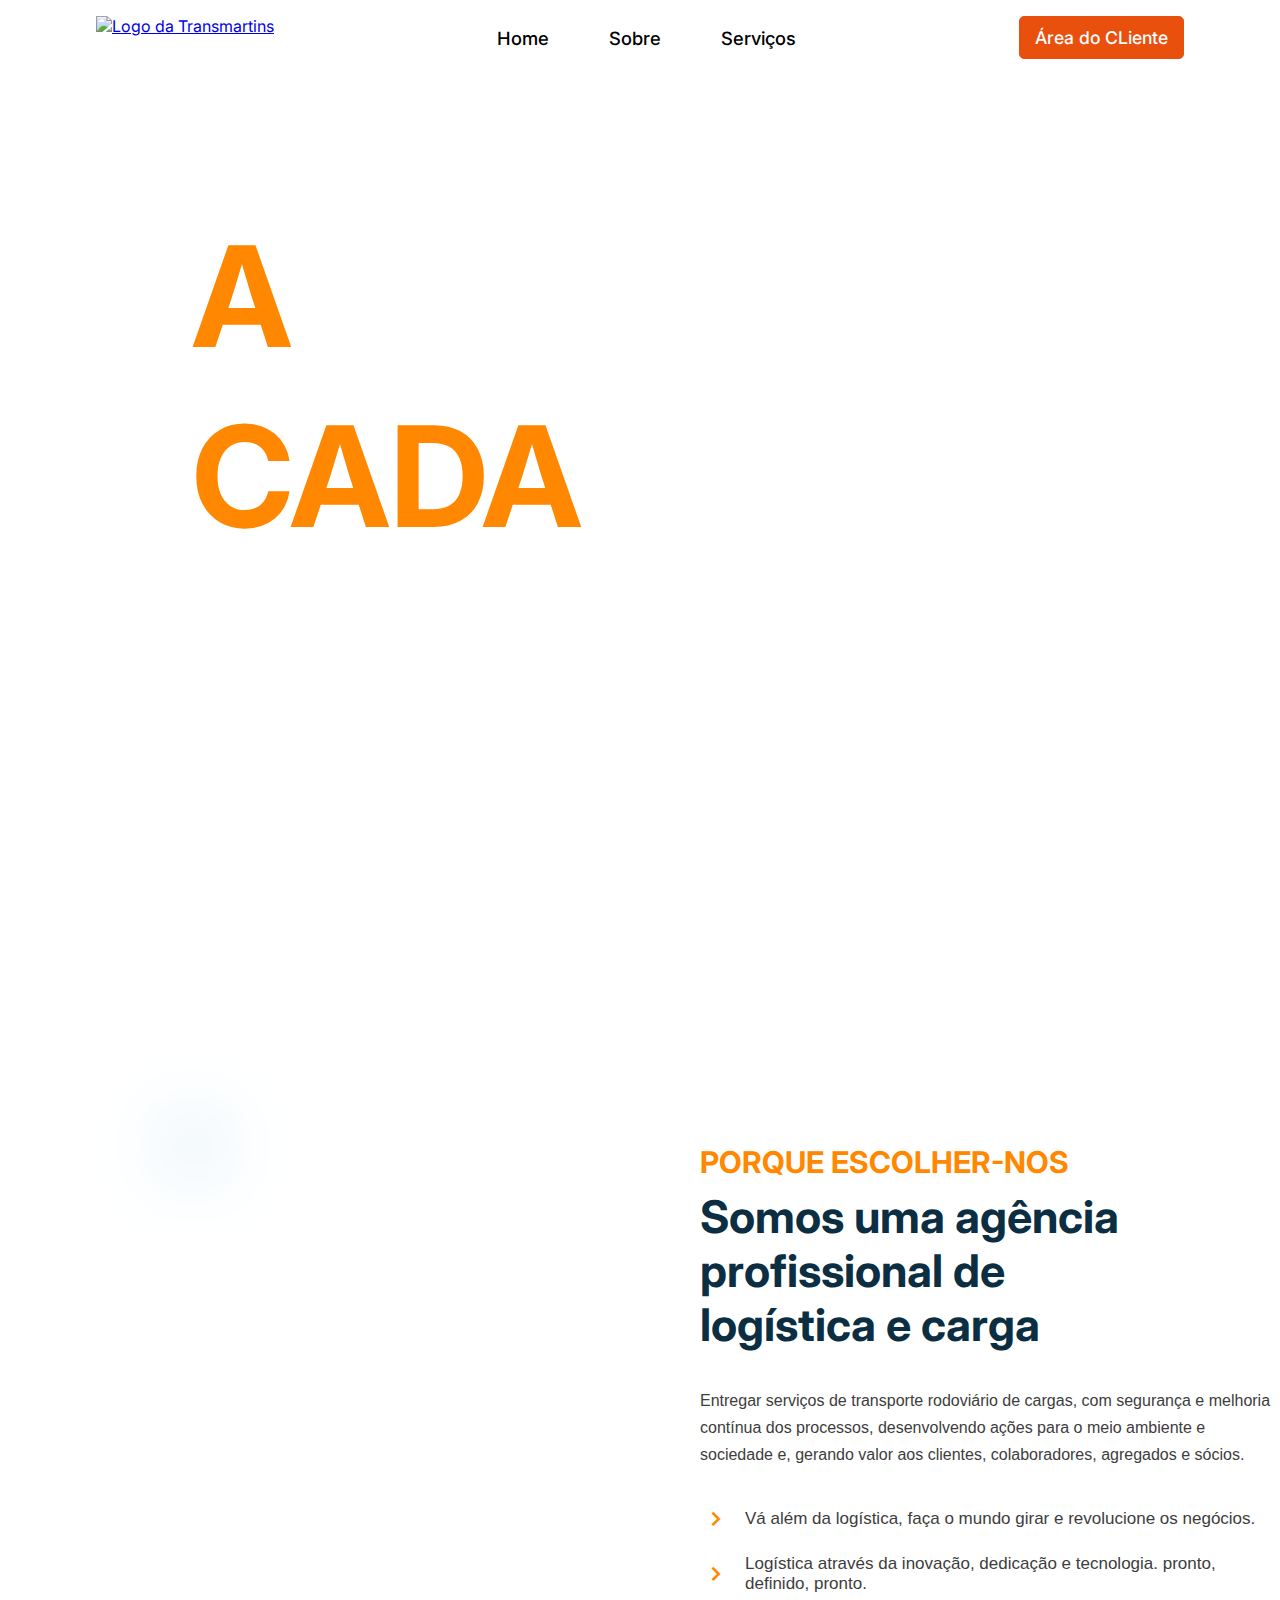
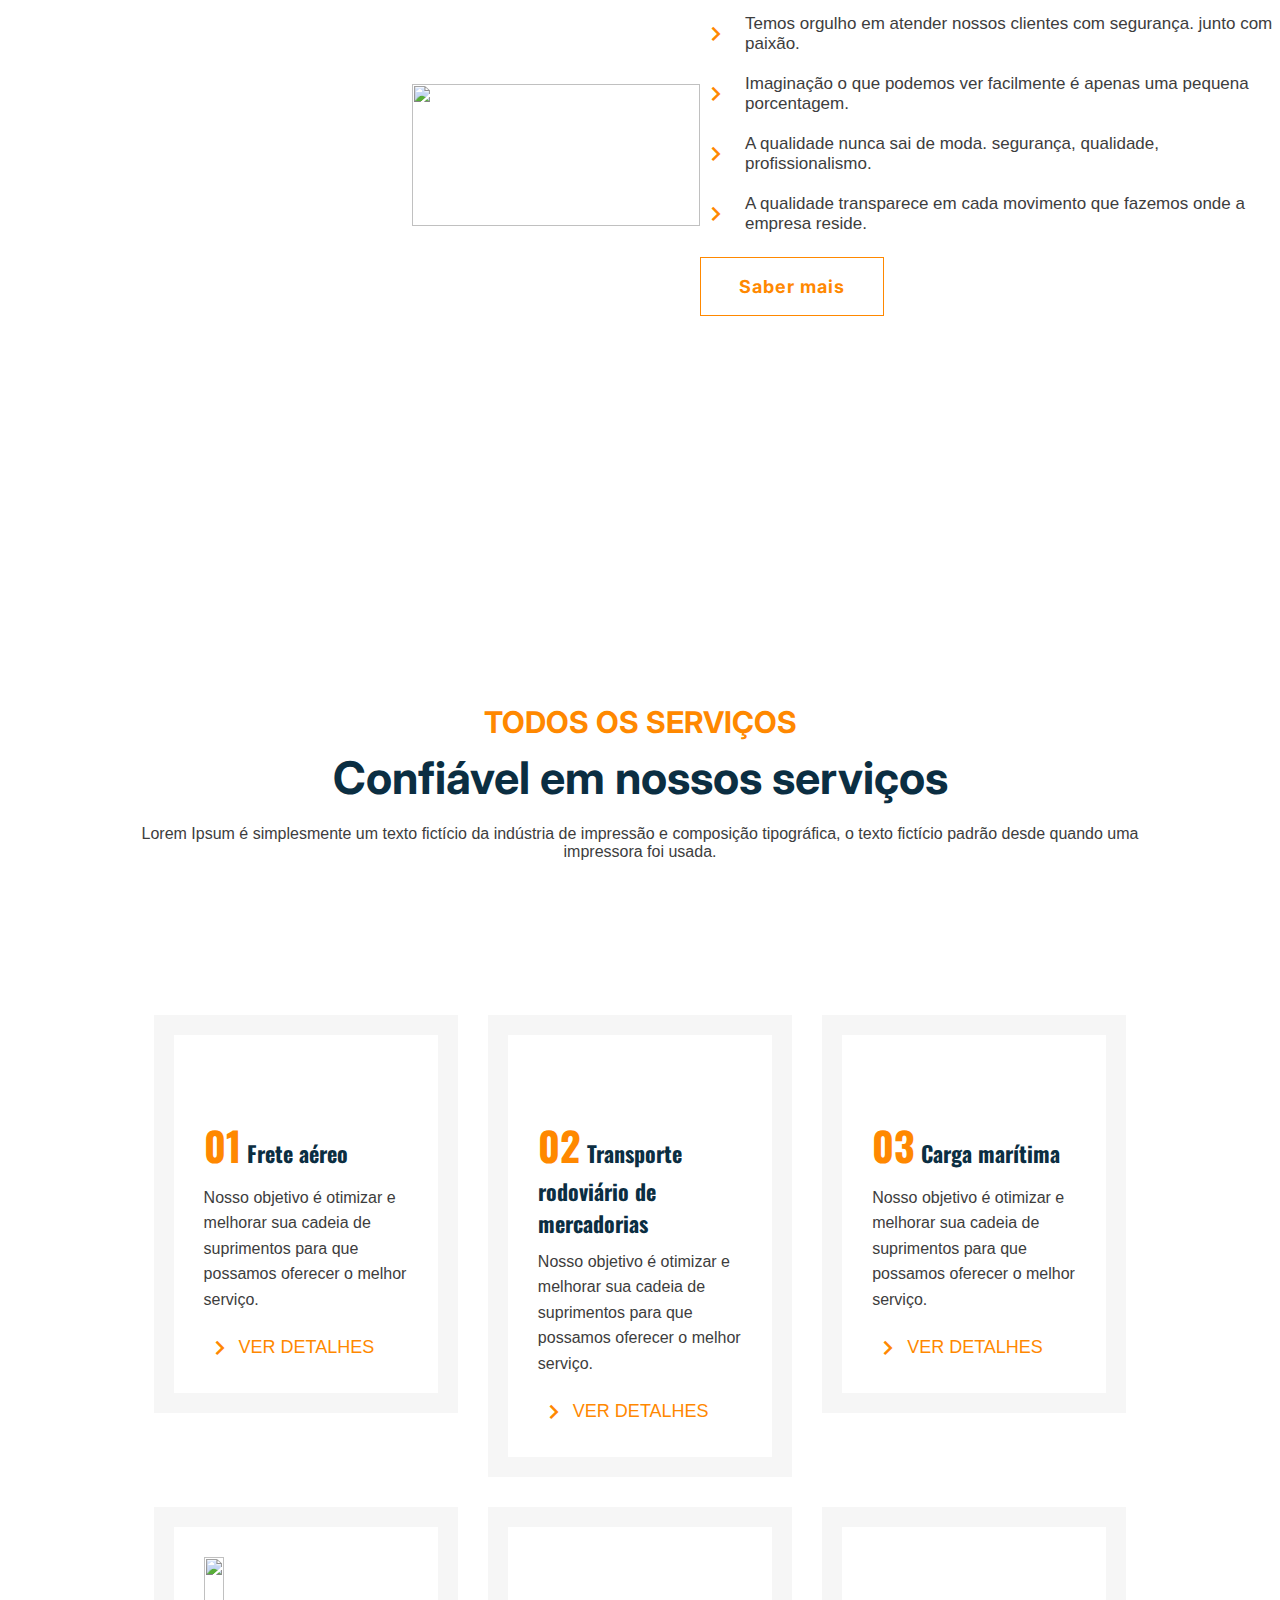
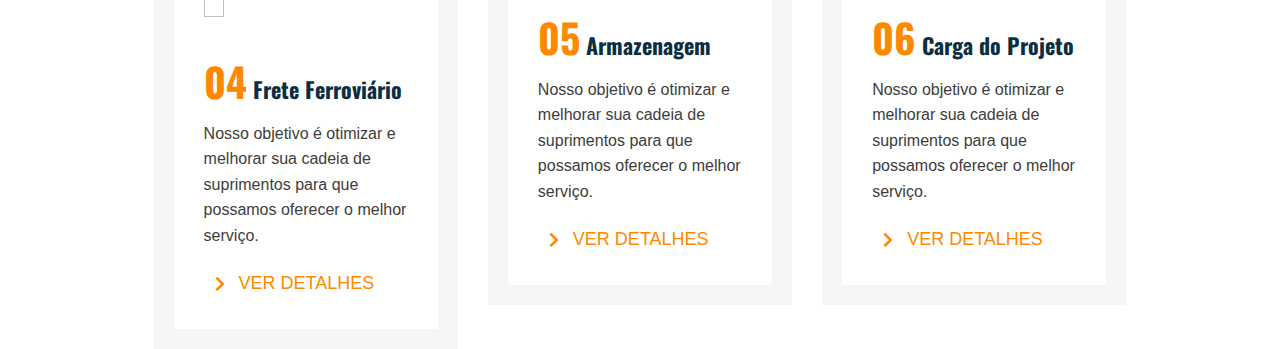
==== index.html @ ace2c4a0 "Transmartins" ====
<!DOCTYPE html>
<html lang="pt-br">

<head>
    <meta charset="UTF-8">
    <meta name="viewport" content="width=device-width, initial-scale=1.0">
    <title>Transmartins | Pablo</title>
    <!-- Boxicons -->
    <link href='https://unpkg.com/boxicons@2.1.4/css/boxicons.min.css' rel='stylesheet'>
    <!-- Css -->
    <link rel="stylesheet" href="./assets/css/style.css">
</head>

<body>
    <header>
        <nav class="nav-bar">
            <a href="index.html"><img class="logo" src="../Transmartins/assets/img/logo-removebg-preview.png"
                    alt="Logo da Transmartins"></a>

            <div class="nav-list">
                <ul>
                    <li class="nav-item"><a href="#home" class="nav-link">Home</a></li>
                    <li class="nav-item"><a href="#sobre" class="nav-link">Sobre</a></li>
                    <li class="nav-item"><a href="#servicos" class="nav-link">Serviços</a></li>
                </ul>
            </div>

            <div class="login-button">
                <button><a href="#">Área do CLiente</a></button>
            </div>

            <div class="mobile-menu-icon">
                <button onclick="menuShow()"><img class="icon" src="../Transmartins/assets/img/menu_white_36dp (1).svg (1).svg" alt=""></button>
            </div>
        </nav>
    </header>
    <main>

        <!-- HOME -->
        <section class="home" id="home">
            <div class="texto-home">
                <h1><span>A CADA </span>DIREÇÃO</h1>
                <h2>Tornando cada entrega não apenas um transporte, mas</h2><br>
                <h2> uma conexão de confiança e compromisso</h2>
                <button type="submit">VER SERVIÇOS</button>
            </div>
        </section>


        <!-- SOBRE -->
        <section class="sobre" id="sobre">
            <div class="container-sobre">
                <div class="imagens-sobre">
                    <img class="trabalhador" src="../Transmartins/assets/img/trabalhador1.jpg" alt="">
                    <img class="sol" src="../Transmartins/assets/img/sol-sobre.png" alt="">
                </div>
                <div class="texto-sobre-img">
                    <img src="../Transmartins/assets/img/img-sobre-texto.png" alt="">
                </div>
                <div class="titulo-sobre">
                    <h2 class="titulo">PORQUE ESCOLHER-NOS</h2>
                    <h2 class="sub-titulo">Somos uma agência profissional de logística e carga</h2>
                    <p class="texto">Entregar serviços de transporte rodoviário de cargas, com segurança e melhoria
                        contínua dos processos, desenvolvendo ações para o meio ambiente e sociedade e, gerando valor
                        aos clientes, colaboradores, agregados e sócios.</p>

                    <ul class="lista">
                        <li class="itens"><i class='bx bx-chevron-right' style='color:#ff8800'></i>Vá além da logística,
                            faça o mundo girar e revolucione os negócios.</li>
                        <li class="itens"><i class='bx bx-chevron-right' style='color:#ff8800'></i>Logística através da
                            inovação, dedicação e tecnologia. pronto, definido, pronto.</li>
                        <li class="itens"><i class='bx bx-chevron-right' style='color:#ff8800'></i>Temos orgulho em
                            atender nossos clientes com segurança. junto com paixão.</li>
                        <li class="itens"><i class='bx bx-chevron-right' style='color:#ff8800'></i>Imaginação o que
                            podemos ver facilmente é apenas uma pequena porcentagem.</li>
                        <li class="itens"><i class='bx bx-chevron-right' style='color:#ff8800'></i>A qualidade nunca sai
                            de moda. segurança, qualidade, profissionalismo.</li>
                        <li class="itens"><i class='bx bx-chevron-right' style='color:#ff8800'></i>A qualidade
                            transparece em cada movimento que fazemos onde a empresa reside.</li>
                    </ul>

                    <a class="btn" href="#">Saber mais</a>
                </div>

            </div>
        </section>

        <!-- SERVIÇOS -->
        <section class="servicos" id="servicos">
            <div class="texto-titulo">
                <h2 class="titulo-servicos">TODOS OS SERVIÇOS</h2>
                <h2 class="sub-titulo-servicos">Confiável em nossos serviços</h2>
                <p class="texto-servicos">Lorem Ipsum é simplesmente um texto fictício da indústria de impressão e
                    composição tipográfica, o texto fictício padrão desde quando uma impressora foi usada.</p>
            </div>

            <ul class="servicos-lista">
                <li>
                    <div class="servicos-card">
                        <div class="card-icon"><img src="../Transmartins/assets/img/icon1.png" alt=""></div>
                        <h3 class="card-titulo"><span class="num-servicos">01</span> Frete aéreo</h3>
                        <p class="card-texto">Nosso objetivo é otimizar e melhorar sua cadeia de suprimentos para que possamos oferecer o melhor serviço.</p>
                        <a href="#" class="btn-link"><i class='bx bx-chevron-right' style='color:#ff8800'></i>VER DETALHES</a>
                    </div>
                </li>
                <li>
                    <div class="servicos-card">
                        <div class="card-icon"><img src="../Transmartins/assets/img/icon2.png" alt=""></div>
                        <h3 class="card-titulo"><span class="num-servicos">02</span> Transporte rodoviário de mercadorias</h3>
                        <p class="card-texto">Nosso objetivo é otimizar e melhorar sua cadeia de suprimentos para que possamos oferecer o melhor serviço.</p>
                        <a href="#" class="btn-link"><i class='bx bx-chevron-right' style='color:#ff8800'></i>VER DETALHES</a>
                    </div>
                </li>
                <li>
                    <div class="servicos-card">
                        <div class="card-icon"><img src="../Transmartins/assets/img/icon3.png" alt=""></div>
                        <h3 class="card-titulo"><span class="num-servicos">03</span> Carga marítima</h3>
                        <p class="card-texto">Nosso objetivo é otimizar e melhorar sua cadeia de suprimentos para que possamos oferecer o melhor serviço.</p>
                        <a href="#" class="btn-link"><i class='bx bx-chevron-right' style='color:#ff8800'></i>VER DETALHES</a>
                    </div>
                </li>
                <li>
                    <div class="servicos-card">
                        <div class="card-icon"><img src="../Transmartins/assets/img/icon4.png" alt="" width="80" height="60"></div>
                        <h3 class="card-titulo"><span class="num-servicos">04</span> Frete Ferroviário</h3>
                        <p class="card-texto">Nosso objetivo é otimizar e melhorar sua cadeia de suprimentos para que possamos oferecer o melhor serviço.</p>
                        <a href="#" class="btn-link"><i class='bx bx-chevron-right' style='color:#ff8800'></i>VER DETALHES</a>
                    </div>
                </li>
                <li>
                    <div class="servicos-card">
                        <div class="card-icon"><img src="../Transmartins/assets/img/icon5.png" alt=""></div>
                        <h3 class="card-titulo"><span class="num-servicos">05</span> Armazenagem</h3>
                        <p class="card-texto">Nosso objetivo é otimizar e melhorar sua cadeia de suprimentos para que possamos oferecer o melhor serviço.</p>
                        <a href="#" class="btn-link"><i class='bx bx-chevron-right' style='color:#ff8800'></i>VER DETALHES</a>
                    </div>
                </li>
                <li>
                    <div class="servicos-card">
                        <div class="card-icon"><img src="../Transmartins/assets/img/icon6.png" alt=""></div>
                        <h3 class="card-titulo"><span class="num-servicos">06</span> Carga do Projeto</h3>
                        <p class="card-texto">Nosso objetivo é otimizar e melhorar sua cadeia de suprimentos para que possamos oferecer o melhor serviço.</p>
                        <a href="#" class="btn-link"><i class='bx bx-chevron-right' style='color:#ff8800'></i>VER DETALHES</a>
                    </div>
                </li>
                
                
            </ul>







        </section>
    </main>
    <script src="../Transmartins/assets/js/script.js"></script>
    <script src="https://cdn.lordicon.com/lordicon.js"></script>
</body>

</html>
---- assets/css/style.css ----
@import url('https://fonts.googleapis.com/css2?family=Inter:wght@100..900&family=Oswald:wght@200..700&family=Roboto+Mono:ital,wght@0,100..700;1,100..700&display=swap');

* {
    padding: 0;
    margin: 0;
    font-family: 'Inter', sans-serif;
    list-style: none;
}

body {
    height: 3000px;
}

header {
    background-color: #fff;
    width: 100%;
    position: fixed;
    z-index: 1;
}

.nav-bar {
    display: flex;
    justify-content: space-between;
    padding: 1rem 6rem;
}

.logo {
    display: flex;
    align-items: center;
    max-width: 230px;
}


.nav-list {
    display: flex;
    align-items: center;
}

.nav-list ul {
    display: flex;
    justify-content: center;
    
}

.nav-item {
    margin: 0 30px;
}

.nav-link {
    text-decoration: none;
    font-size: 1.15rem;
    color: #000000;
    font-weight: 500;
}

.login-button button {
    border: 1px solid #e9500e;
    padding: 10px 15px;
    border-radius: 5px;
    background-color: #e9500e;
    cursor: pointer;
}

.login-button button a {
    text-decoration: none;
    color: #fff;
    font-weight: 500;
    font-size: 1.1rem;
}

.mobile-menu-icon {
    display: none;
}

.login-button:hover {
    opacity: 0.8;
}

.mobile-menu {
    display: none;
}

/* HOME */
.home {
    min-height: 100vh;
    background-image: url(/Transmartins/assets/img/img-home.png);
    background-repeat: no-repeat;
    background-size: cover;
    background-position: center;
}

.texto-home {
    justify-content: center;
    text-align: left;
    padding-top: 200px;
    color: #fff;
    width: 50%;
    margin-left: 15%;
}

.texto-home h1 {
    font-size: 140px;
    width: 80%;
    font-weight: 700;
    font-family: 'Oswald', sans-serif;
    line-height: 1.2;
    margin-bottom: 40px;
}

.texto-home span {
    color: #FF8800;
}

.texto-home h2 {
    font-size: 1.5rem;
    font-weight: 500;
}

.texto-home button {
    padding: 18px 38px;
    margin: 40px auto;
    border: 1px solid #fff;
    background-color: transparent;
    font-size: 16px;
    font-weight: 700;
    color: #fff;
    cursor: pointer;
    transition: 0.25s ease;
}

.texto-home button:hover {
    background-color: #FF8800;
    border-color: #FF8800;

}

.texto-home button:focus {
    background-color: #FF8800;
    border-color: #FF8800;

}


/* SOBRE */
.sobre {
    height: 100vh;
    margin-left: 15%;
    padding: 10rem 0px;
}

.container-sobre {
    display: flex;
}

.titulo-sobre {
    flex: 1;
    font-family: 'Oswald', sans-serif;
}

.imagens-sobre {
    position: relative;
    flex: 1;
}

.imagens-sobre img {
    position: absolute;
}

.imagens-sobre .trabalhador {
    box-shadow: 1px 2px 78px 10px rgba(30, 144, 210, 0.93);
    -webkit-box-shadow: 1px 2px 78px 10px rgba(30, 144, 210, 0.93);
    -moz-box-shadow: 1px 2px 78px 10px rgba(30, 144, 210, 0.93);
}

.imagens-sobre .sol {
    margin-left: 100px;
    z-index: -1;
    padding-top: 220px;
}

.texto-sobre-img {
    position: absolute;
    margin-top: 540px;
    margin-left: 220px;
}

.texto-sobre-img img {
    width: 288px;
    height: 142px;
}

.titulo-sobre .titulo {
    color: #FF8800;
    font-size: 30px;
    margin-bottom: 10px;
}

.titulo-sobre .sub-titulo {
    color: #0B2E42;
    font-size: 45px;
    width: 458px;
    line-height: 1.2;
    font-weight: 700;
    margin-bottom: 35px;
}

.titulo-sobre .texto {
    color: #3d3d3d;
    font-size: 16px;
    font-family: 'Rubik', sans-serif;
    line-height: 1.7;
    margin-bottom: 35px;
    font-weight: 500;
    max-width: 580px;

}


.lista li {
    list-style-type: none;
    color: #3d3d3d;
    font-size: 17px;
    font-family: 'Rubik', sans-serif;
    display: flex;
    gap: 15px;
    margin: 20px auto;
    align-items: center;
}

.itens i {
    font-size: 30px;
}

.lista {
    width: 580px;
    margin-bottom: 40px;
    margin-left: 0;
}

.btn {
    padding: 18px 38px;
    margin-top: 40px;
    border: 1px solid #FF8800;
    background-color: transparent;
    letter-spacing: 1px;
    font-size: 18px;
    font-weight: 700;
    color: #FF8800;
    text-decoration: none;
    cursor: pointer;
    transition: 0.25s ease;
    ;
}

.btn:hover {
    background-color: #FF8800;
    border-color: #FF8800;
    color: #fff;

}

.btn:focus {
    background-color: #FF8800;
    border-color: #FF8800;
    color: #fff;
}

/* SERVICOS */

.servicos {
    height: 100vh;
}
.servicos .texto-titulo {
    padding-top: 100px;
    text-align: center;
    font-family: 'Oswald', sans-serif;
}

.titulo-servicos {
    color: #FF8800;
    font-size: 30px;
    margin-bottom: 10px;
}

.sub-titulo-servicos {
    color: #0B2E42;
    font-size: 45px;
    margin-bottom: 20px;
}

.texto-servicos {
    color: #3d3d3d;
    font-size: 16px;
    font-family: 'Rubik', sans-serif;
    margin: 0px 109px 50px;
}

.servicos-lista {
    display: grid;
    grid-template-columns: repeat(3, 1fr);
    gap: 30px;
    margin: 12%;
}

.servicos-card{
    background-color: #fff;
    padding: 30px;
    border: 20px solid #f2f2f2b9;
    transition: 0.25s ease;
}


.servicos-card:hover {
    border-color: #FF8800;
}

.servicos-card:focus-within {
    border-color: #FF8800;
}

.card-icon {
    margin-bottom: 30px;

}

.card-icon img {
    width: auto;
    height: 60px;
}

.num-servicos {
    color: #FF8800;
    font-size: 40px;
    font-family: 'Oswald', sans-serif;
}

.servicos-card h3 {
    color: #0B2E42;
    font-size: 22px;
    font-family: 'Oswald', sans-serif;
}

.card-texto {
    margin: 10px 0px 20px 0px;
    color: #3d3d3d;
    font-size: 16px;
    font-family: 'Rubik', sans-serif;
    line-height: 1.6;
}

.btn-link {
    width: auto;
    display: flex;
    align-items: center;
    text-decoration: none;
    color: #FF8800;
    font-size: 18px;
    font-family: 'Rubik',sans-serif;
    gap: 5px;
}
.btn-link i {
    font-size: 30px;
}












@media screen and (max-width: 730px) {
    .nav-bar {
        padding: 1.5rem 4rem;
    }

    .nav-item {
        display: none;
    }

    .login-button {
        display: none;
    }

    .mobile-menu-icon {
        display: block;
    }

    .mobile-menu-icon button {
        background-color: transparent;
        border: none;
        cursor: pointer;
    }

    .mobile-menu ul {
        display: flex;
        flex-direction: column;
        text-align: center;
        padding-bottom: 1rem;
    }

    .mobile-menu .nav-item {
        display: block;
        padding-top: 1.2rem;
    }

    .mobile-menu .login-button {
        display: block;
        padding: 1rem 2rem;
    }

    .mobile-menu .login-button button {
        width: 100%;
    }

    .open {
        display: block;
    }
}
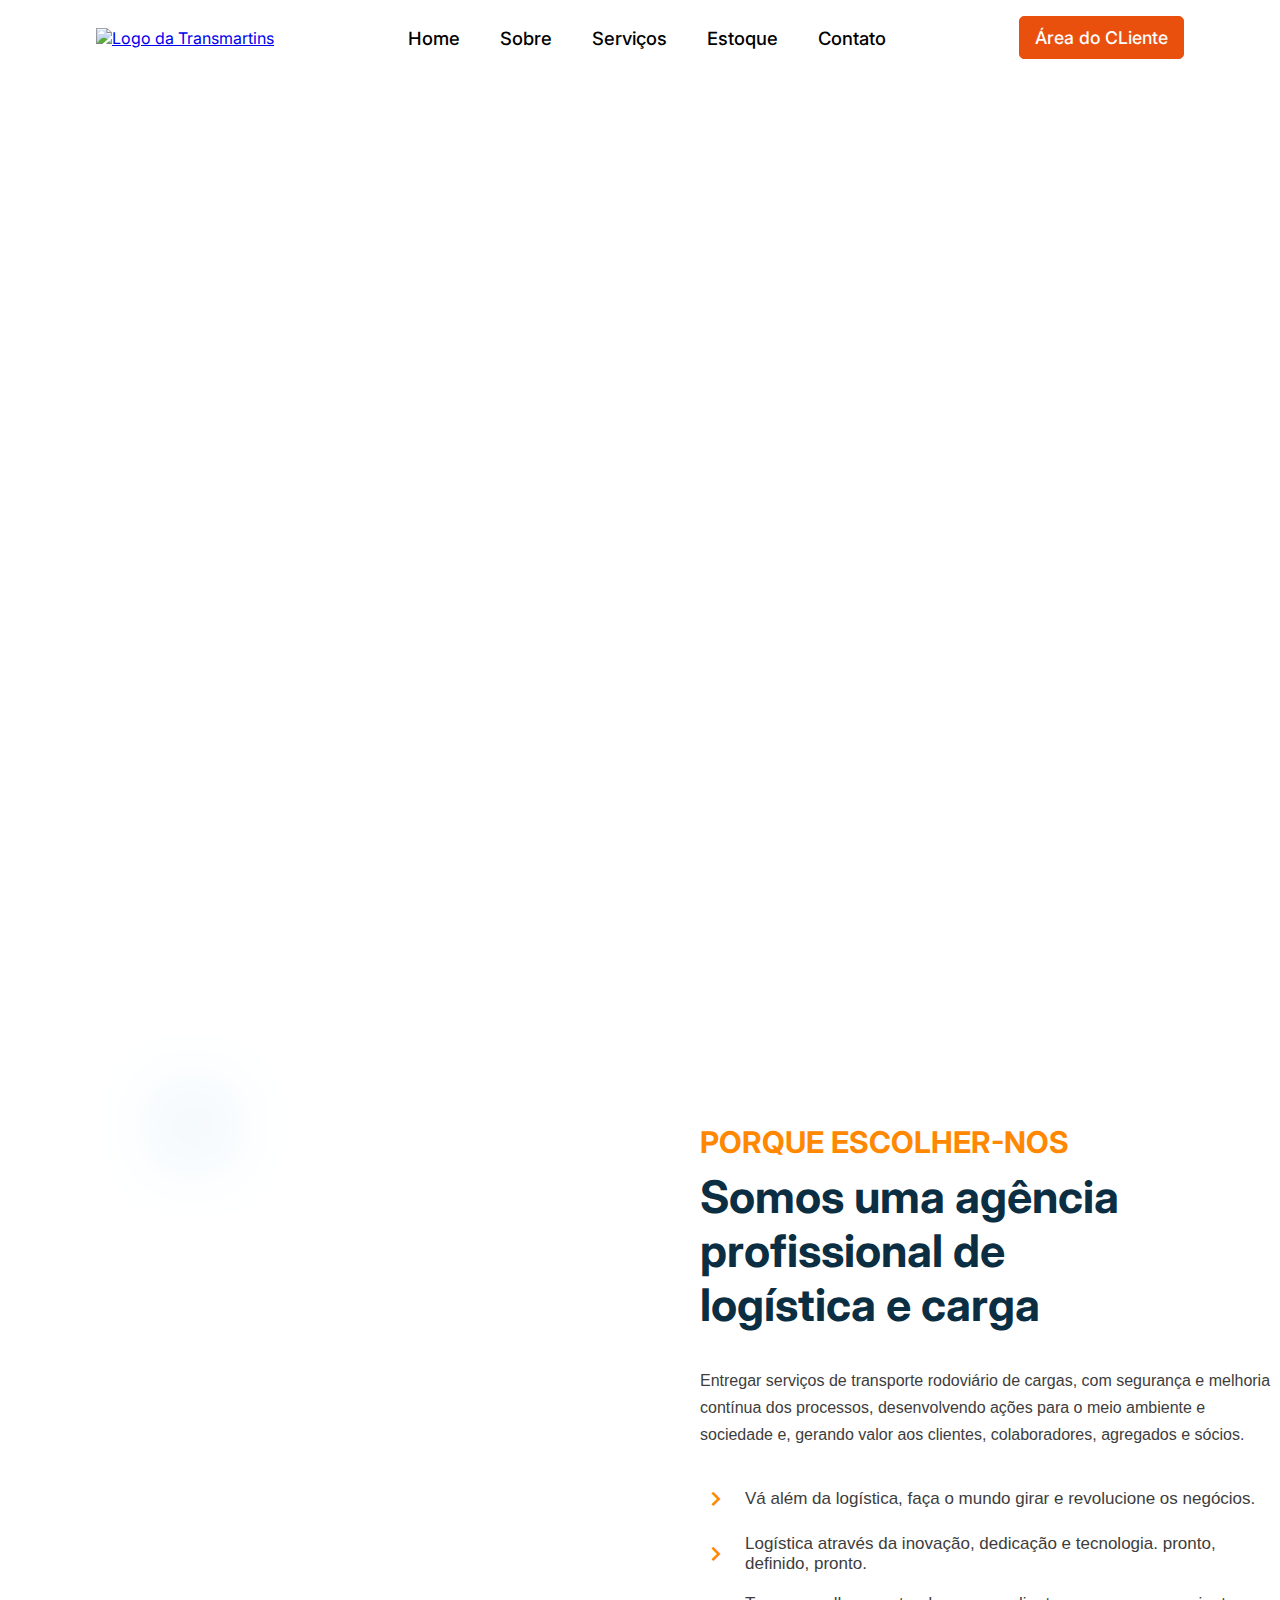
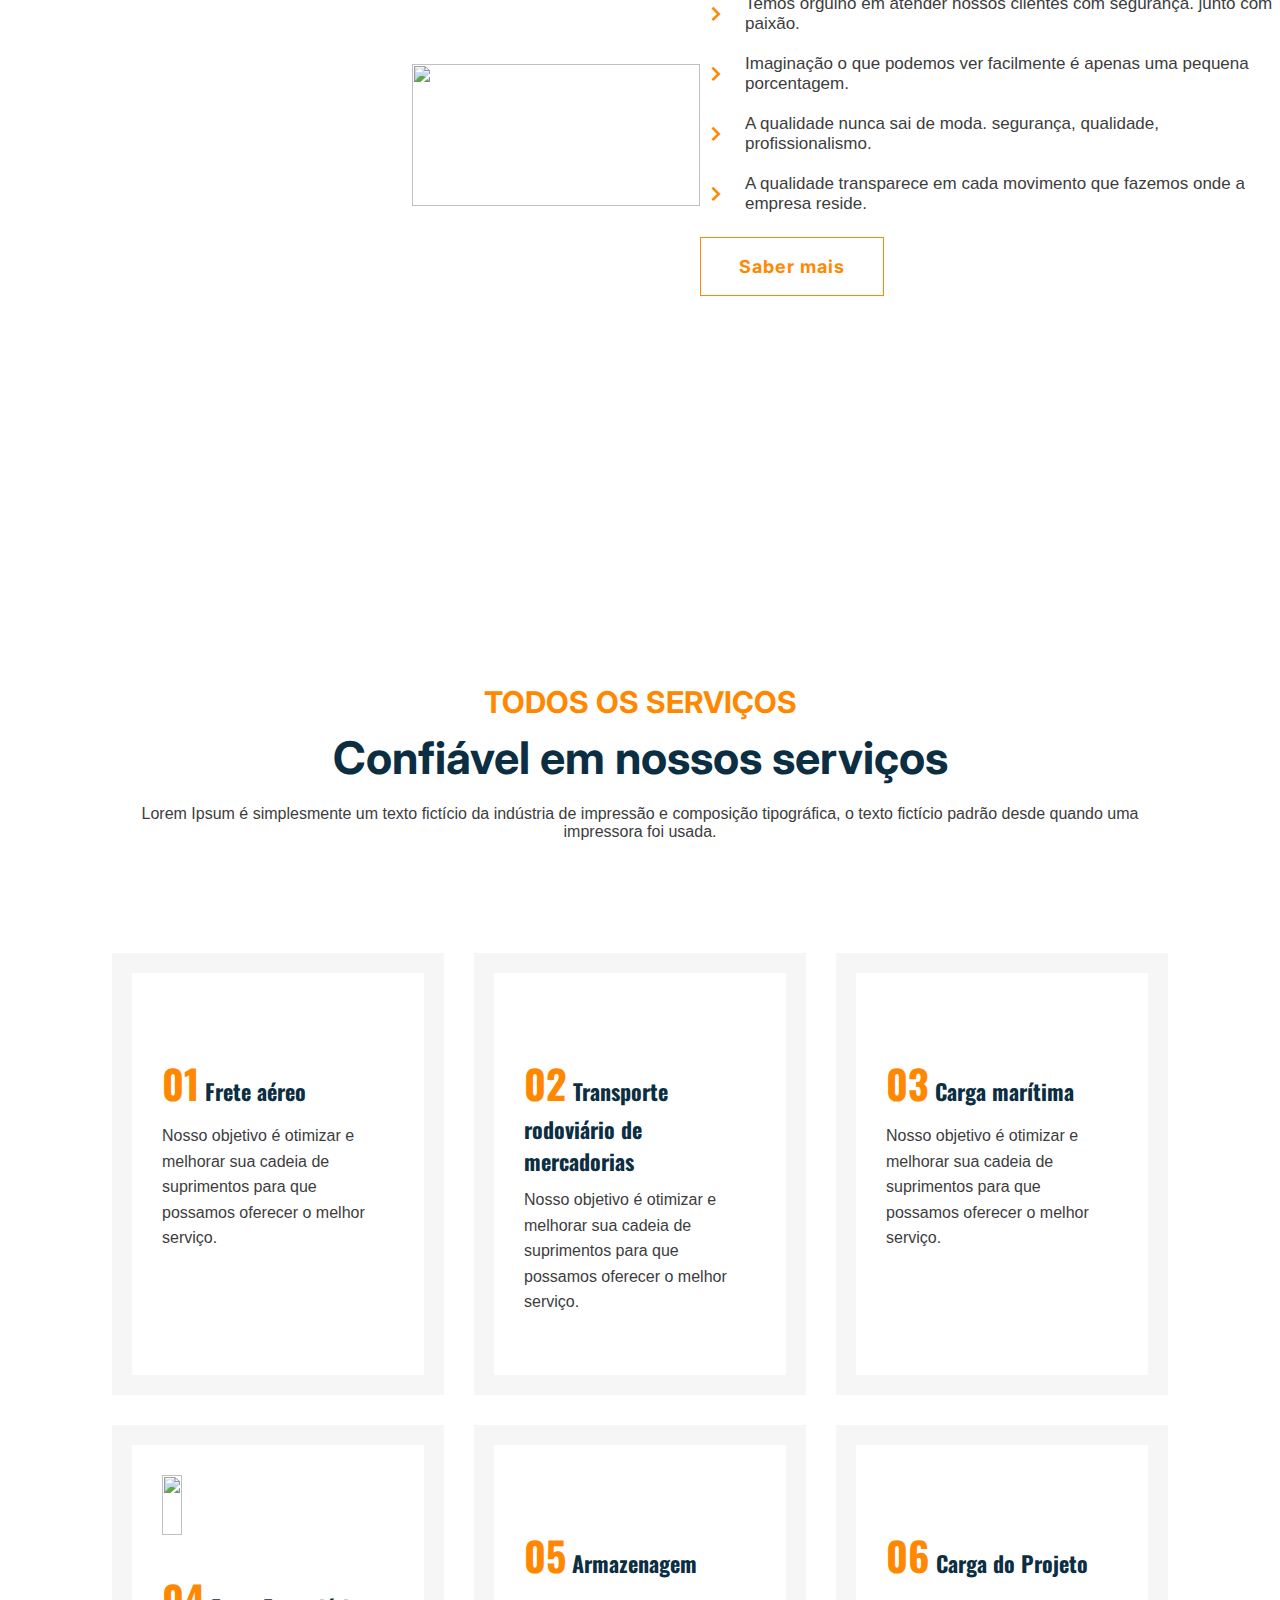
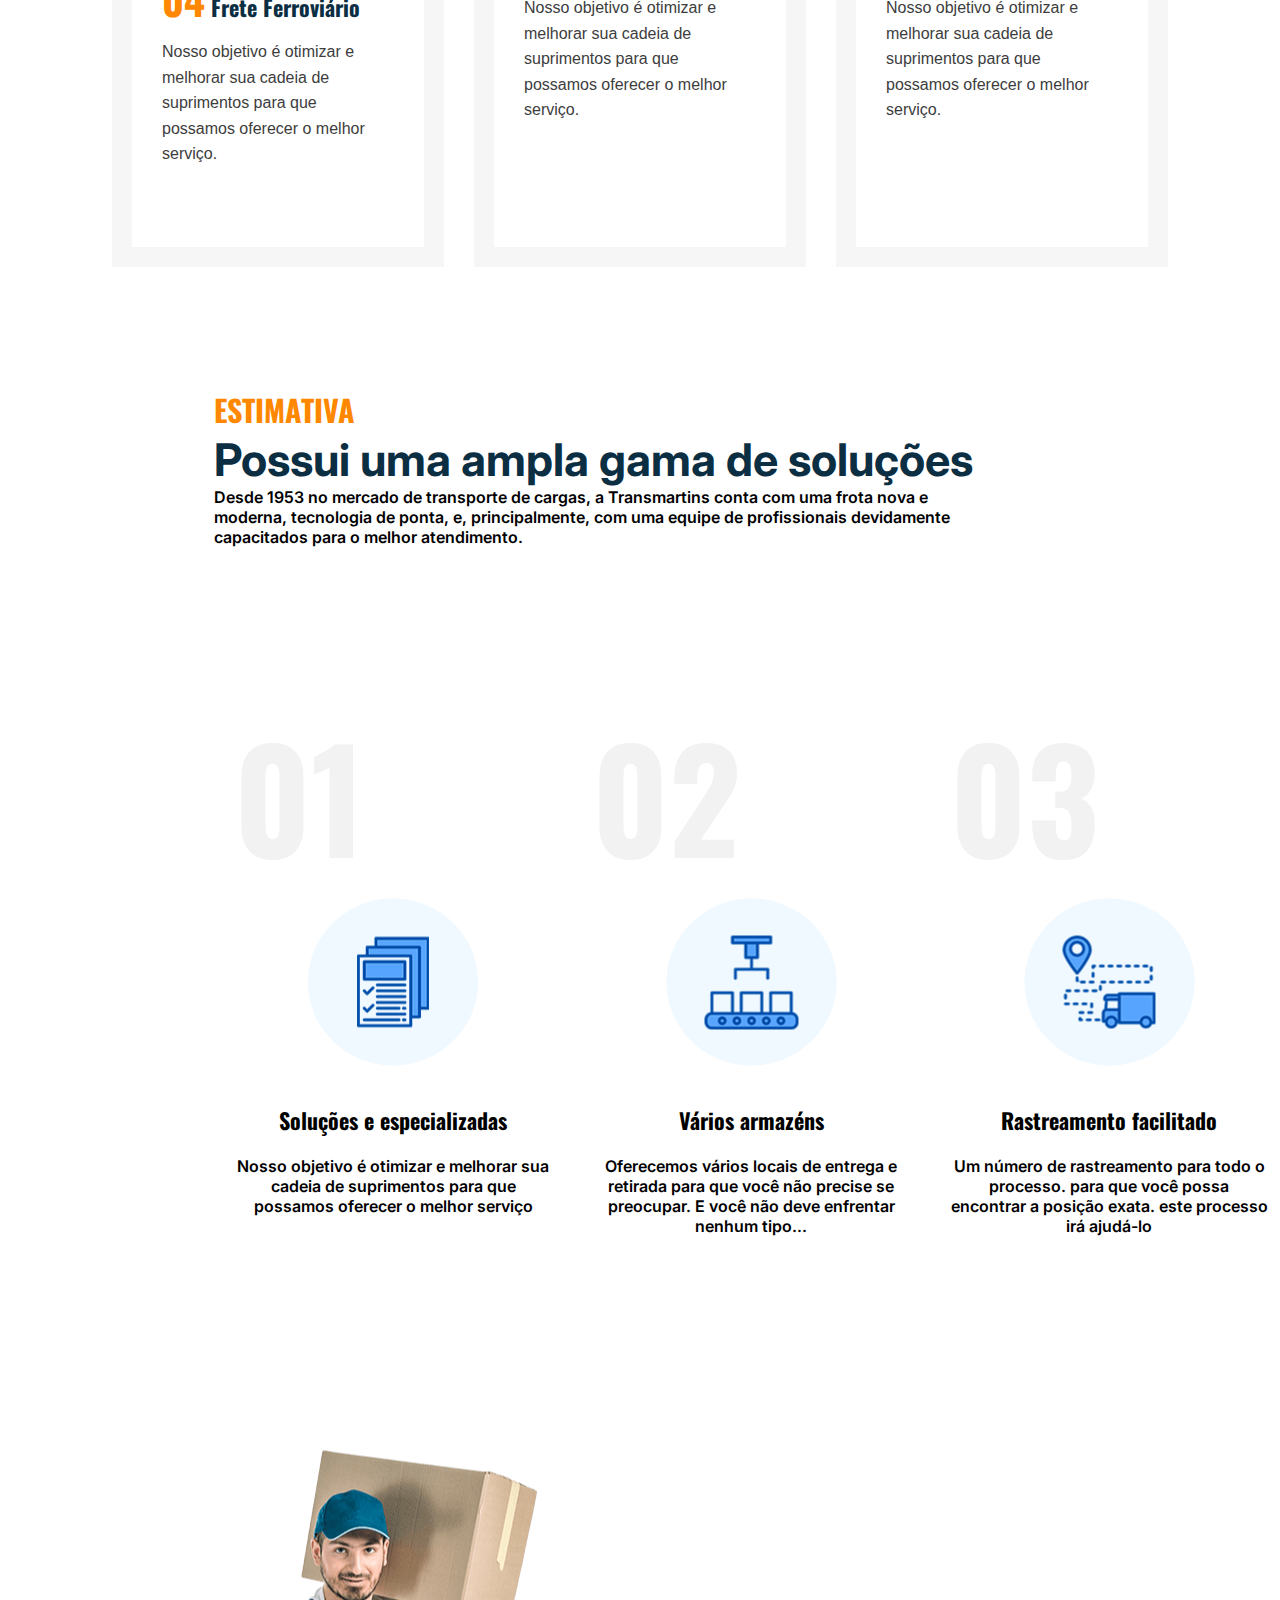
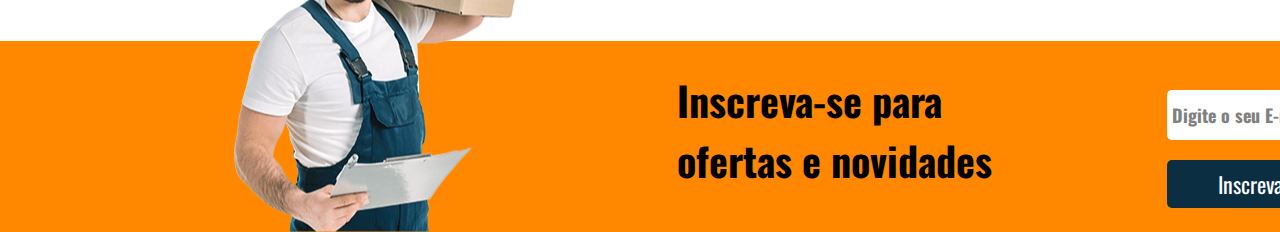
==== commit 4f9ea09f: "Transmartins" ====
--- a/index.html
+++ b/index.html
@@ -22,15 +22,17 @@
                     <li class="nav-item"><a href="#home" class="nav-link">Home</a></li>
                     <li class="nav-item"><a href="#sobre" class="nav-link">Sobre</a></li>
                     <li class="nav-item"><a href="#servicos" class="nav-link">Serviços</a></li>
+                    <li class="nav-item"><a href="#" class="nav-link">Estoque</a></li>
+                    <li class="nav-item"><a href="#contato" class="nav-link">Contato</a></li>
                 </ul>
             </div>
 
             <div class="login-button">
-                <button><a href="#">Área do CLiente</a></button>
+                <button><a href="cadastro.html">Área do CLiente</a></button>
             </div>
 
             <div class="mobile-menu-icon">
-                <button onclick="menuShow()"><img class="icon" src="../Transmartins/assets/img/menu_white_36dp (1).svg (1).svg" alt=""></button>
+                <button onclick="menuShow()"><img class="icon" src="../Transmartins/assets/img/menu_white_36dp (1).svg" alt=""></button>
             </div>
         </nav>
     </header>
@@ -57,7 +59,7 @@
                 <div class="texto-sobre-img">
                     <img src="../Transmartins/assets/img/img-sobre-texto.png" alt="">
                 </div>
-                <div class="titulo-sobre">
+                <div class="titulo-sobre" >
                     <h2 class="titulo">PORQUE ESCOLHER-NOS</h2>
                     <h2 class="sub-titulo">Somos uma agência profissional de logística e carga</h2>
                     <p class="texto">Entregar serviços de transporte rodoviário de cargas, com segurança e melhoria
@@ -100,7 +102,6 @@
                         <div class="card-icon"><img src="../Transmartins/assets/img/icon1.png" alt=""></div>
                         <h3 class="card-titulo"><span class="num-servicos">01</span> Frete aéreo</h3>
                         <p class="card-texto">Nosso objetivo é otimizar e melhorar sua cadeia de suprimentos para que possamos oferecer o melhor serviço.</p>
-                        <a href="#" class="btn-link"><i class='bx bx-chevron-right' style='color:#ff8800'></i>VER DETALHES</a>
                     </div>
                 </li>
                 <li>
@@ -108,7 +109,6 @@
                         <div class="card-icon"><img src="../Transmartins/assets/img/icon2.png" alt=""></div>
                         <h3 class="card-titulo"><span class="num-servicos">02</span> Transporte rodoviário de mercadorias</h3>
                         <p class="card-texto">Nosso objetivo é otimizar e melhorar sua cadeia de suprimentos para que possamos oferecer o melhor serviço.</p>
-                        <a href="#" class="btn-link"><i class='bx bx-chevron-right' style='color:#ff8800'></i>VER DETALHES</a>
                     </div>
                 </li>
                 <li>
@@ -116,7 +116,6 @@
                         <div class="card-icon"><img src="../Transmartins/assets/img/icon3.png" alt=""></div>
                         <h3 class="card-titulo"><span class="num-servicos">03</span> Carga marítima</h3>
                         <p class="card-texto">Nosso objetivo é otimizar e melhorar sua cadeia de suprimentos para que possamos oferecer o melhor serviço.</p>
-                        <a href="#" class="btn-link"><i class='bx bx-chevron-right' style='color:#ff8800'></i>VER DETALHES</a>
                     </div>
                 </li>
                 <li>
@@ -124,7 +123,6 @@
                         <div class="card-icon"><img src="../Transmartins/assets/img/icon4.png" alt="" width="80" height="60"></div>
                         <h3 class="card-titulo"><span class="num-servicos">04</span> Frete Ferroviário</h3>
                         <p class="card-texto">Nosso objetivo é otimizar e melhorar sua cadeia de suprimentos para que possamos oferecer o melhor serviço.</p>
-                        <a href="#" class="btn-link"><i class='bx bx-chevron-right' style='color:#ff8800'></i>VER DETALHES</a>
                     </div>
                 </li>
                 <li>
@@ -132,7 +130,6 @@
                         <div class="card-icon"><img src="../Transmartins/assets/img/icon5.png" alt=""></div>
                         <h3 class="card-titulo"><span class="num-servicos">05</span> Armazenagem</h3>
                         <p class="card-texto">Nosso objetivo é otimizar e melhorar sua cadeia de suprimentos para que possamos oferecer o melhor serviço.</p>
-                        <a href="#" class="btn-link"><i class='bx bx-chevron-right' style='color:#ff8800'></i>VER DETALHES</a>
                     </div>
                 </li>
                 <li>
@@ -140,23 +137,76 @@
                         <div class="card-icon"><img src="../Transmartins/assets/img/icon6.png" alt=""></div>
                         <h3 class="card-titulo"><span class="num-servicos">06</span> Carga do Projeto</h3>
                         <p class="card-texto">Nosso objetivo é otimizar e melhorar sua cadeia de suprimentos para que possamos oferecer o melhor serviço.</p>
-                        <a href="#" class="btn-link"><i class='bx bx-chevron-right' style='color:#ff8800'></i>VER DETALHES</a>
-                    </div>
-                </li>
-                
-                
+                    </div>
+                </li>
             </ul>
-
-
-
-
-
-
-
+        </section>
+
+        <!-- Estimativa -->
+        <section class="estimativa">
+            <div class="animated"></div>
+            <div class="titulo">
+                <h2 class="texto-titulo">ESTIMATIVA</h2>
+                <h2 class="sub-titulo">Possui uma ampla gama de soluções</h2>
+                <p>Desde 1953 no mercado de transporte de cargas, a Transmartins conta com uma frota nova e 
+                    moderna, tecnologia de ponta, e, principalmente, com uma equipe de profissionais devidamente capacitados 
+                    para o melhor atendimento.</p>
+            </div>
+
+            <div class="cards">
+                <!-- card1 -->
+                <div class="card">
+                    <h2 class="numero">01</h2>
+                    <div class="item">
+                        <img src="./assets/img/estimativa1.png" alt="imagem de folhas">
+                        <h3>Soluções e especializadas</h3>
+                        <p>Nosso objetivo é otimizar e melhorar sua 
+                            cadeia de suprimentos para que 
+                            possamos oferecer o melhor serviço</p>
+                    </div>
+                </div>
+                <!-- card2 -->
+                <div class="card">
+                    <h2 class="numero">02</h2>
+                    <div class="item">
+                        <img src="./assets/img/estimativa2.png" alt="imagem de folhas">
+                        <h3>Vários armazéns</h3>
+                        <p>Oferecemos vários locais de entrega e
+                            retirada para que você não precise se 
+                            preocupar. E você não deve enfrentar 
+                            nenhum tipo...</p>
+                    </div>
+                </div>
+                <!-- card3 -->
+                <div class="card">
+                    <h2 class="numero">03</h2>
+                    <div class="item">
+                        <img src="./assets/img/estimativa3.png" alt="imagem de folhas">
+                        <h3>Rastreamento facilitado</h3>
+                        <p>Um número de rastreamento para todo 
+                            o processo. para que você possa 
+                            encontrar a posição exata. este 
+                            processo irá ajudá-lo</p>
+                    </div>
+                </div>
+            </div>
+        </section>
+
+        <!-- Contato -->
+        <section class="contato" id="contato">
+            <div class="background"></div>
+            <div class="container-contato">
+                <img class="img-texto" src="./assets/img/funcionario.png" alt="">
+                <p class="texto-contato">Inscreva-se para ofertas e novidades</p>
+
+                <form>
+                    <input type="email" placeholder="Digite o seu E-mail">
+                    <button type="submit">Inscreva-se agora</button>
+                </form>
+            </div>
         </section>
     </main>
     <script src="../Transmartins/assets/js/script.js"></script>
-    <script src="https://cdn.lordicon.com/lordicon.js"></script>
 </body>
 
 </html>--- a/assets/css/style.css
+++ b/assets/css/style.css
@@ -5,10 +5,7 @@
     margin: 0;
     font-family: 'Inter', sans-serif;
     list-style: none;
-}
-
-body {
-    height: 3000px;
+    scroll-behavior: smooth;
 }
 
 header {
@@ -20,6 +17,7 @@
 
 .nav-bar {
     display: flex;
+    align-items: center;
     justify-content: space-between;
     padding: 1rem 6rem;
 }
@@ -39,11 +37,11 @@
 .nav-list ul {
     display: flex;
     justify-content: center;
-    
+
 }
 
 .nav-item {
-    margin: 0 30px;
+    margin: 0 20px;
 }
 
 .nav-link {
@@ -54,10 +52,10 @@
 }
 
 .login-button button {
-    border: 1px solid #e9500e;
+    border: 1px solid #E9500E;
     padding: 10px 15px;
     border-radius: 5px;
-    background-color: #e9500e;
+    background-color: #E9500E;
     cursor: pointer;
 }
 
@@ -81,6 +79,7 @@
 }
 
 /* HOME */
+
 .home {
     min-height: 100vh;
     background-image: url(/Transmartins/assets/img/img-home.png);
@@ -92,10 +91,10 @@
 .texto-home {
     justify-content: center;
     text-align: left;
-    padding-top: 200px;
+    padding-top: 180px;
     color: #fff;
     width: 50%;
-    margin-left: 15%;
+    margin-left: 109px;
 }
 
 .texto-home h1 {
@@ -140,6 +139,23 @@
 
 }
 
+.home .texto-home {
+    opacity: 0;
+    animation: fadeInUp 1s forwards;
+}
+
+@keyframes fadeInUp {
+    from {
+        opacity: 0;
+        transform: translateY(50px);
+    }
+    to {
+        opacity: 1;
+        transform: translateY(0);
+    }
+}
+
+
 
 /* SOBRE */
 .sobre {
@@ -267,9 +283,6 @@
 
 /* SERVICOS */
 
-.servicos {
-    height: 100vh;
-}
 .servicos .texto-titulo {
     padding-top: 100px;
     text-align: center;
@@ -299,14 +312,15 @@
     display: grid;
     grid-template-columns: repeat(3, 1fr);
     gap: 30px;
-    margin: 12%;
-}
-
-.servicos-card{
+    margin: 112px;
+}
+
+.servicos-card {
     background-color: #fff;
     padding: 30px;
+    height: 342px;
     border: 20px solid #f2f2f2b9;
-    transition: 0.25s ease;
+    transition: 500ms ease-out;
 }
 
 
@@ -355,20 +369,181 @@
     text-decoration: none;
     color: #FF8800;
     font-size: 18px;
-    font-family: 'Rubik',sans-serif;
+    font-family: 'Rubik', sans-serif;
     gap: 5px;
 }
+
 .btn-link i {
     font-size: 30px;
 }
 
-
-
-
-
-
-
-
+/* Estimativa */
+
+.estimativa {
+    margin: 120px 214px 188px 214px;
+}
+
+.estimativa .titulo {
+    margin-bottom: 144px;
+}
+
+.estimativa .texto-titulo {
+    font-size: 30px;
+    font-family: 'Oswald', sans-serif;
+    color: #FF8800;
+}
+
+.estimativa .sub-titulo {
+    font-size: 45px;
+    font-family: 'Inter', sans-serif;
+    color: #0B2E42;
+}
+
+.estimativa p {
+    font-size: 16px;
+    font-family: 'Inter', sans-serif;
+    font-weight: 600;
+    width: 750px;
+}
+
+.cards {
+    display: flex;
+    justify-content: space-between;
+}
+
+.card {
+    width: 369px;
+    height: 571px;
+    margin: 0px 20px;
+}
+
+.cards .numero {
+    text-align: left;
+    vertical-align: top;
+    font-size: 140px;
+    font-family: 'Oswald', sans-serif;
+    color: #F2F2F2;
+    transition: 500ms ease-out;
+}
+
+.item {
+    text-align: center;
+}
+
+.item img {
+    margin-bottom: 34px;
+}
+
+.item h3 {
+    font-size: 22px;
+    font-family: 'Oswald', sans-serif;
+}
+
+.item p {
+    margin: 20px 0px 25px 0px;
+    width: 318px;
+    text-align: center;
+}
+
+.estimativa .card:hover {
+    -webkit-box-shadow: -15px 5px 50px 5px rgba(30, 144, 210, 0.8);
+    box-shadow: -15px 5px 50px 5px rgba(30, 144, 210, 0.8);
+}
+
+.estimativa .card:hover .numero {
+    color: #FF8800;
+}
+
+/* Contato */
+
+.contato {
+    display: flex;
+    justify-content: left;
+    position: relative;
+}
+
+.container-contato {
+    margin: 0px 234px;
+    display: flex;
+    position: relative;
+    align-items: flex-end;
+    z-index: 1;
+}
+
+.background {
+    position: absolute;
+    bottom: 0;
+    left: 0;
+    width: 100%;
+    height: 50%;
+    background-color: #FF8800;
+    /* Cor de fundo do background */
+    z-index: -1;
+    /* Para colocar o background atrás do conteúdo */
+}
+
+
+.imagem-texto {
+    margin-right: 50px;
+    display: flex;
+    flex-direction: column;
+}
+
+.texto-contato {
+    align-items: center;
+    margin: 0px 150px 42px 140px;
+    font-size: 40px;
+    font-family: 'Oswald', sans-serif;
+    width: 340px;
+    font-weight: 760;
+}
+
+img {
+    margin-top: auto;
+}
+
+form {
+    display: flex;
+    flex-direction: column;
+    margin-bottom: 24px;
+}
+
+form input {
+    width: 400px;
+    height: 50px;
+    color: #808080;
+    font-size: 18px;
+    font-family: 'Oswald', sans-serif;
+    font-weight: 700;
+    padding-left: 5px;
+    border-radius: 5px;
+    border: none;
+}
+
+input::placeholder {
+    color: #808080;
+    font-size: 18px;
+    font-family: 'Oswald', sans-serif;
+    font-weight: 700;
+}
+
+form button {
+    width: 240px;
+    text-align: center;
+    margin-top: 20px;
+    padding: 8px;
+    color: #fff;
+    font-size: 22px;
+    font-family: 'Oswald', sans-serif;
+    background-color: #0B2E42;
+    cursor: pointer;
+    border: none;
+    border-radius: 5px;
+}
+
+form button:hover {
+    opacity: 0.8;
+}
 
 
 
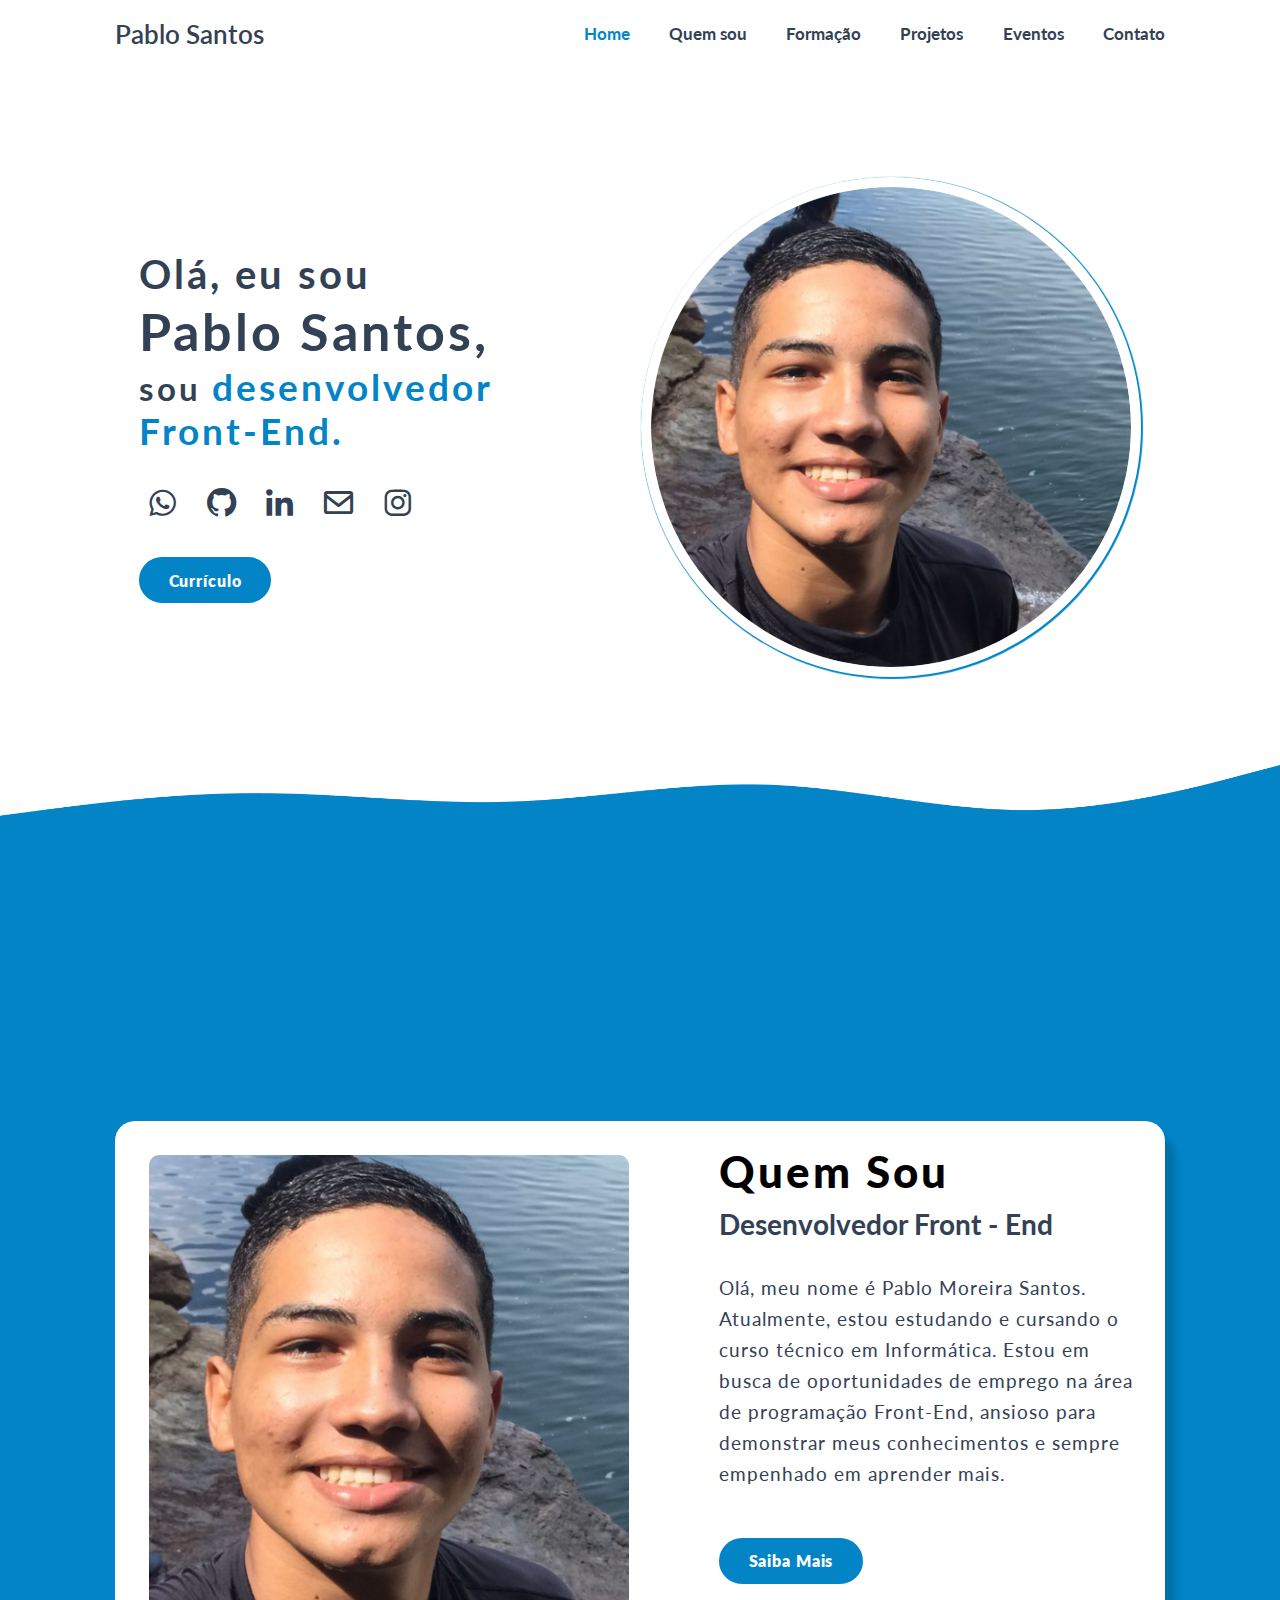
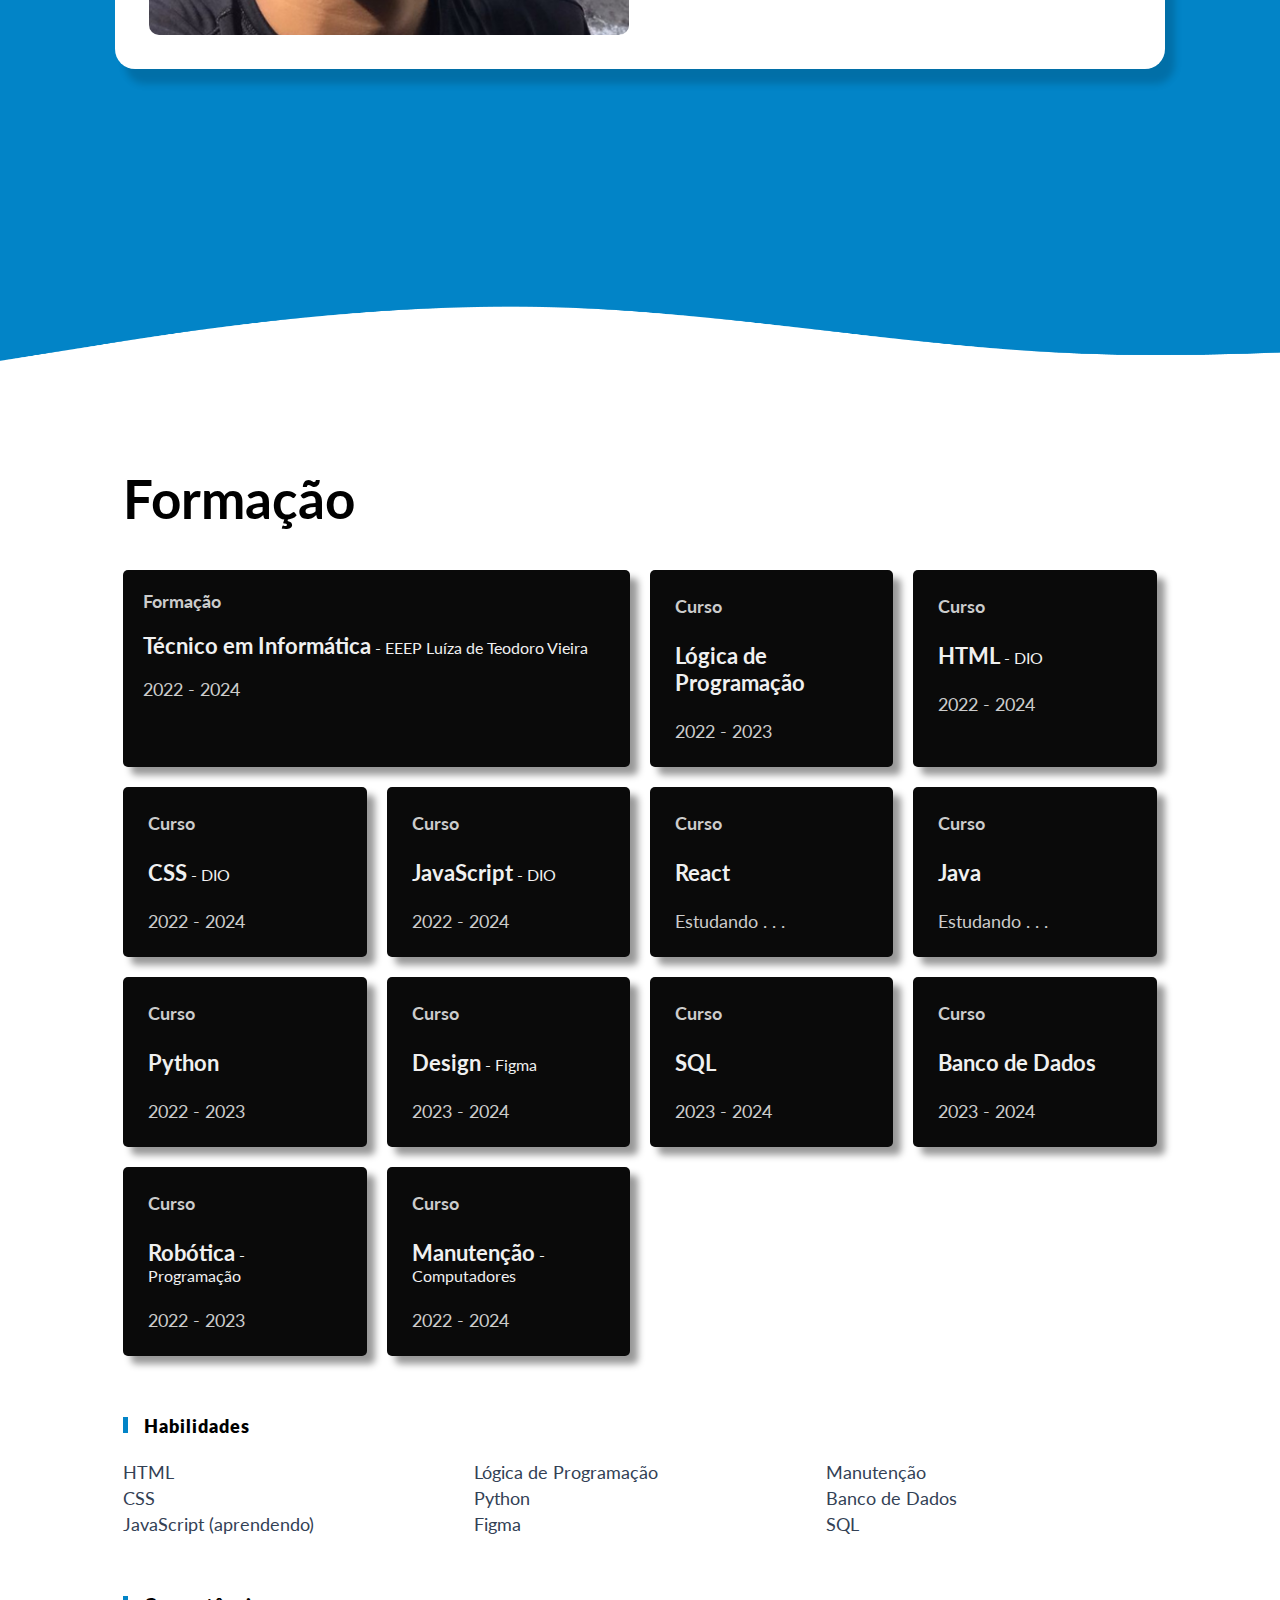
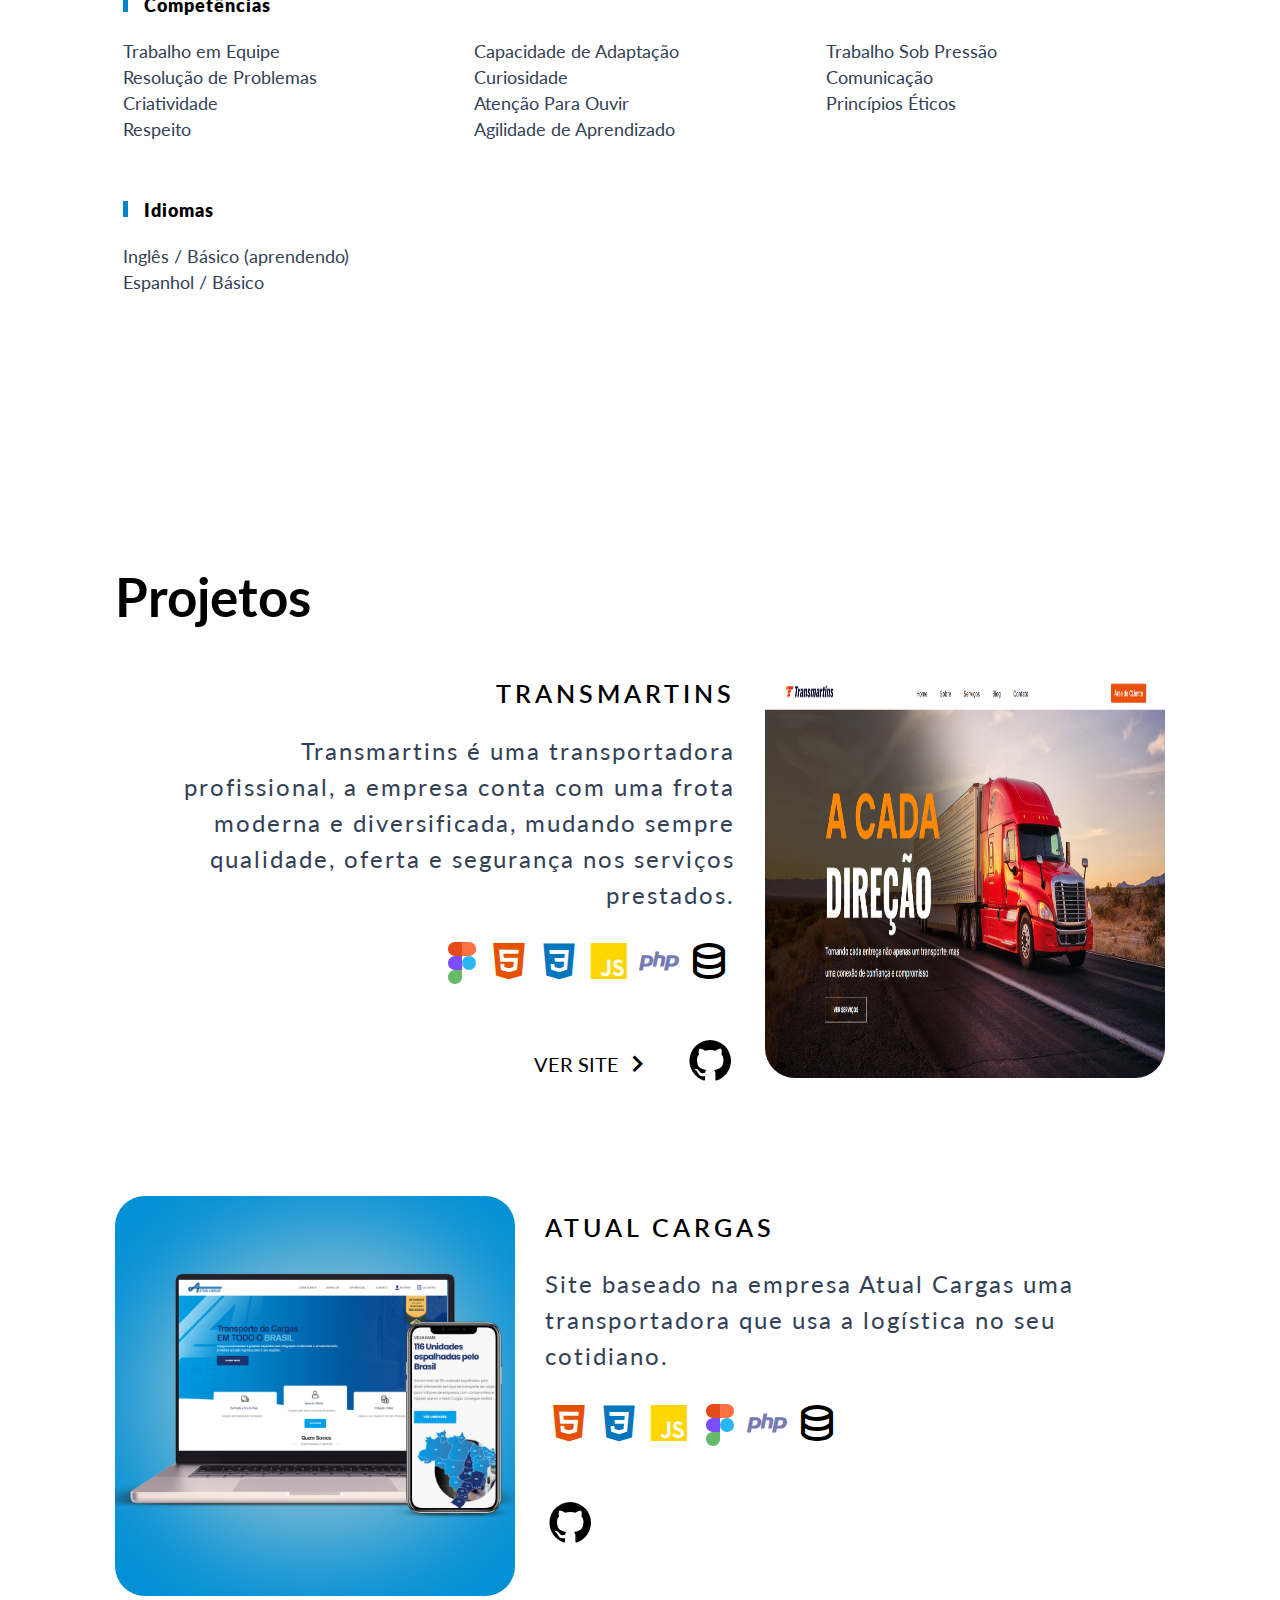
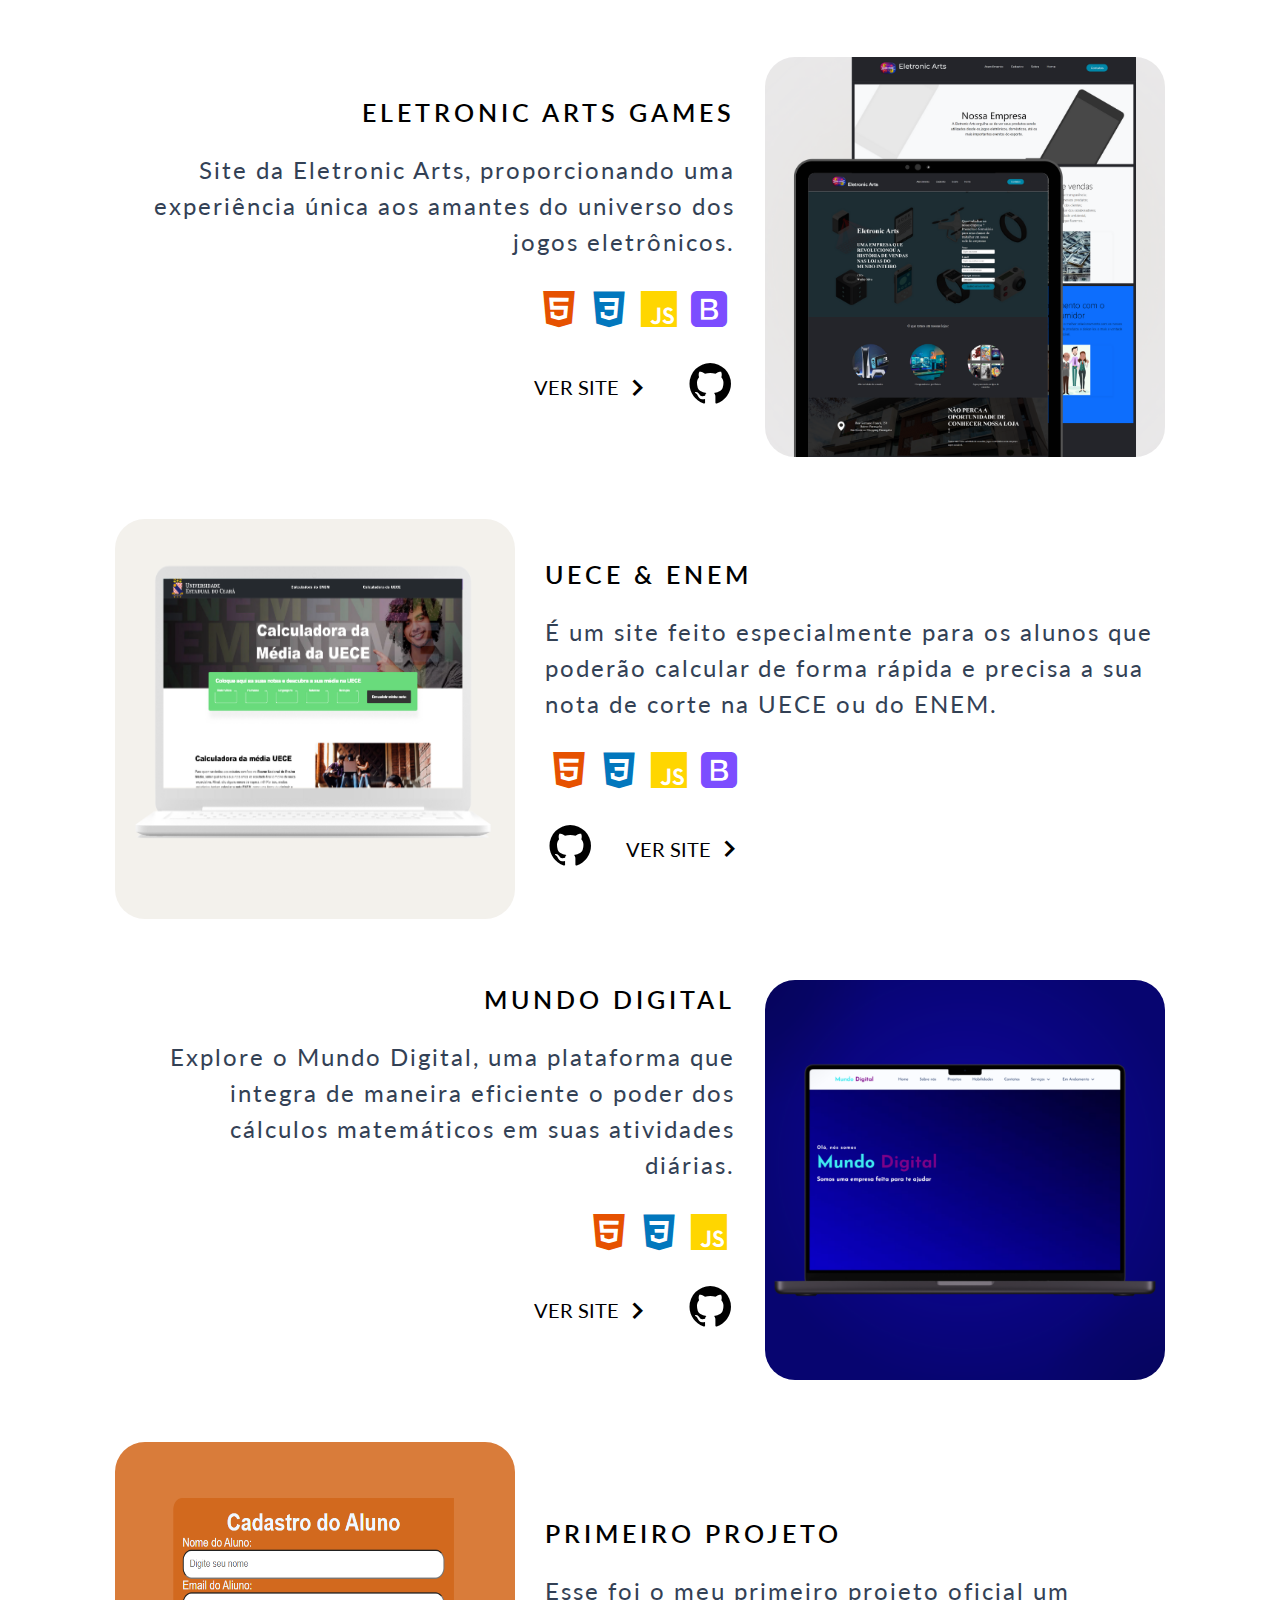
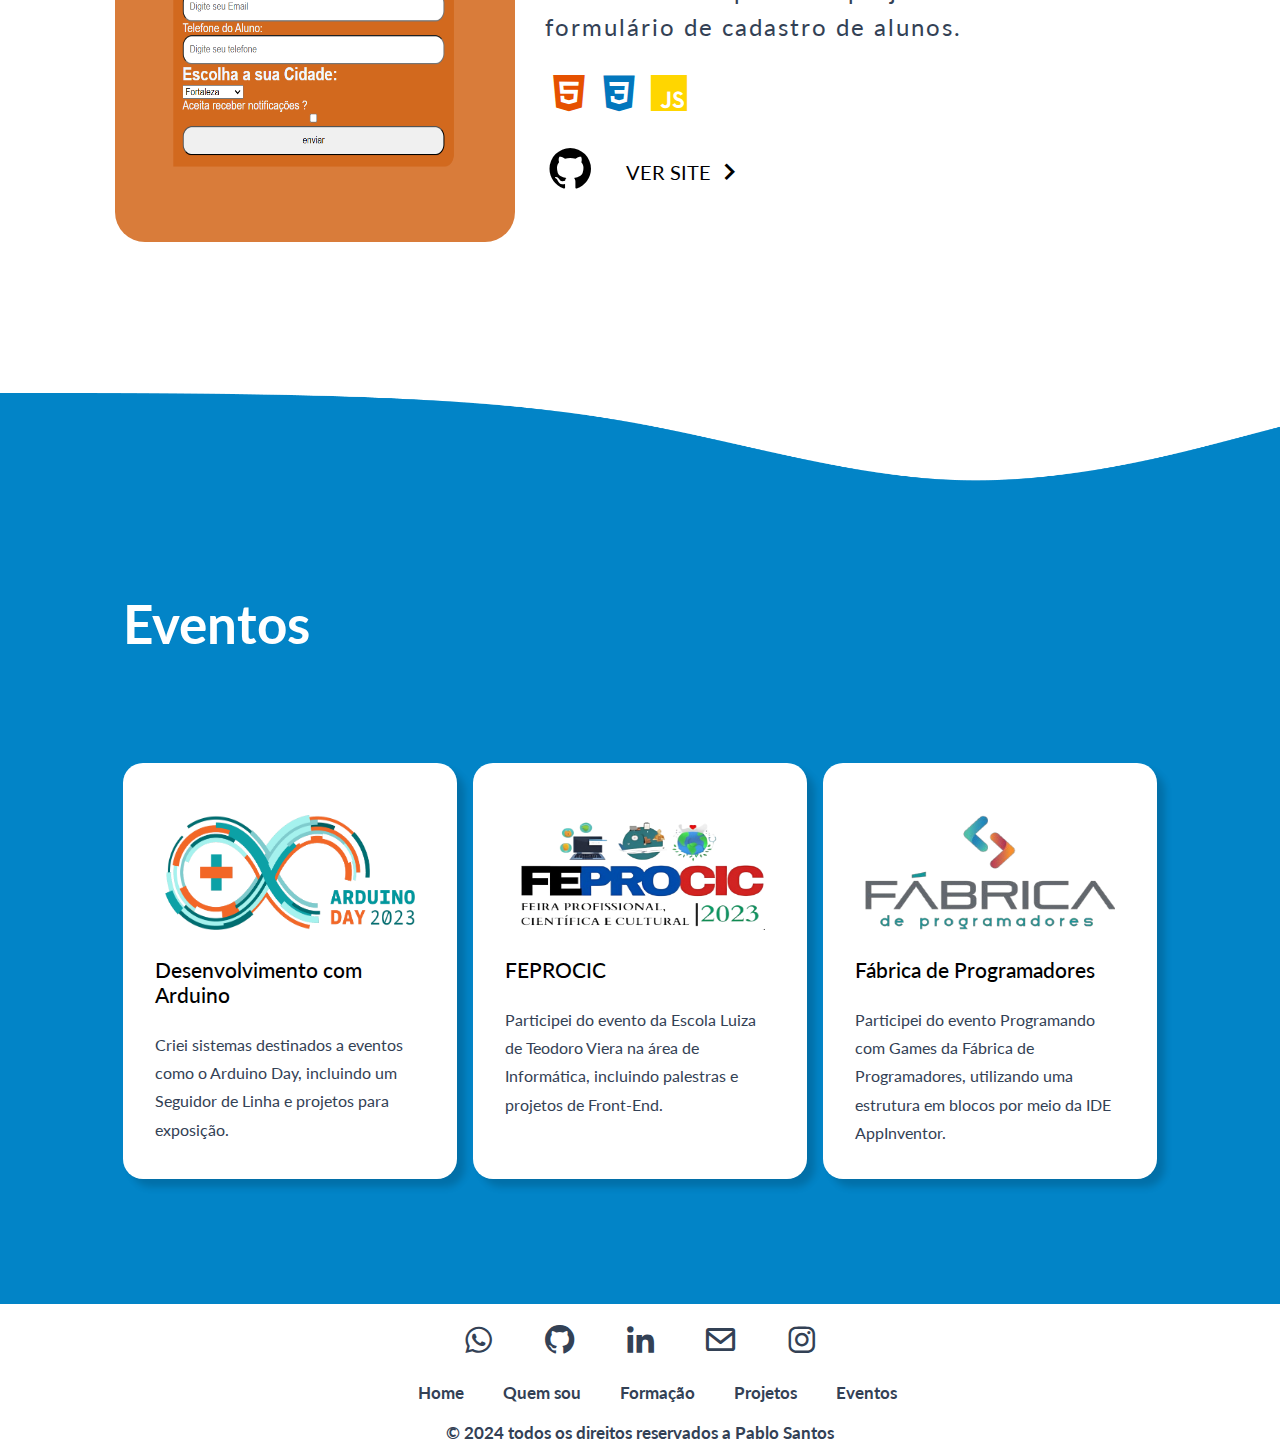
==== commit 00d40a40: "Transmartins - Atualizaçõe no Projeto" ====
--- a/index.html
+++ b/index.html
@@ -2,211 +2,455 @@
 <html lang="pt-br">
 
 <head>
-    <meta charset="UTF-8">
-    <meta name="viewport" content="width=device-width, initial-scale=1.0">
-    <title>Transmartins | Pablo</title>
-    <!-- Boxicons -->
-    <link href='https://unpkg.com/boxicons@2.1.4/css/boxicons.min.css' rel='stylesheet'>
-    <!-- Css -->
-    <link rel="stylesheet" href="./assets/css/style.css">
+  <meta charset="UTF-8">
+  <meta name="author" content="Pablo-M-Santos">
+  <meta http-equiv="X-UA-Compatible" content="IE=edge">
+  <meta name="viewport" content="width=device-width, initial-scale=1.0, minimum-scale=1.0">
+  <title>Portfólio | Pablo Santos</title>
+  <meta name="description" content="Desenvolvedor Front - end">
+  <link rel="shortcut icon" href="./imagens/logo_pablo_santos.png" type="image/x-icon">
+  <!-- icons  -->
+  <link href='https://unpkg.com/boxicons@2.1.4/css/boxicons.min.css' rel='stylesheet'>
+  <!-- css -->
+  <link rel="stylesheet" href="style.css">
 </head>
 
 <body>
-    <header>
-        <nav class="nav-bar">
-            <a href="index.html"><img class="logo" src="../Transmartins/assets/img/logo-removebg-preview.png"
-                    alt="Logo da Transmartins"></a>
-
-            <div class="nav-list">
-                <ul>
-                    <li class="nav-item"><a href="#home" class="nav-link">Home</a></li>
-                    <li class="nav-item"><a href="#sobre" class="nav-link">Sobre</a></li>
-                    <li class="nav-item"><a href="#servicos" class="nav-link">Serviços</a></li>
-                    <li class="nav-item"><a href="#" class="nav-link">Estoque</a></li>
-                    <li class="nav-item"><a href="#contato" class="nav-link">Contato</a></li>
-                </ul>
-            </div>
-
-            <div class="login-button">
-                <button><a href="cadastro.html">Área do CLiente</a></button>
-            </div>
-
-            <div class="mobile-menu-icon">
-                <button onclick="menuShow()"><img class="icon" src="../Transmartins/assets/img/menu_white_36dp (1).svg" alt=""></button>
-            </div>
-        </nav>
-    </header>
-    <main>
-
-        <!-- HOME -->
-        <section class="home" id="home">
-            <div class="texto-home">
-                <h1><span>A CADA </span>DIREÇÃO</h1>
-                <h2>Tornando cada entrega não apenas um transporte, mas</h2><br>
-                <h2> uma conexão de confiança e compromisso</h2>
-                <button type="submit">VER SERVIÇOS</button>
-            </div>
-        </section>
-
-
-        <!-- SOBRE -->
-        <section class="sobre" id="sobre">
-            <div class="container-sobre">
-                <div class="imagens-sobre">
-                    <img class="trabalhador" src="../Transmartins/assets/img/trabalhador1.jpg" alt="">
-                    <img class="sol" src="../Transmartins/assets/img/sol-sobre.png" alt="">
-                </div>
-                <div class="texto-sobre-img">
-                    <img src="../Transmartins/assets/img/img-sobre-texto.png" alt="">
-                </div>
-                <div class="titulo-sobre" >
-                    <h2 class="titulo">PORQUE ESCOLHER-NOS</h2>
-                    <h2 class="sub-titulo">Somos uma agência profissional de logística e carga</h2>
-                    <p class="texto">Entregar serviços de transporte rodoviário de cargas, com segurança e melhoria
-                        contínua dos processos, desenvolvendo ações para o meio ambiente e sociedade e, gerando valor
-                        aos clientes, colaboradores, agregados e sócios.</p>
-
-                    <ul class="lista">
-                        <li class="itens"><i class='bx bx-chevron-right' style='color:#ff8800'></i>Vá além da logística,
-                            faça o mundo girar e revolucione os negócios.</li>
-                        <li class="itens"><i class='bx bx-chevron-right' style='color:#ff8800'></i>Logística através da
-                            inovação, dedicação e tecnologia. pronto, definido, pronto.</li>
-                        <li class="itens"><i class='bx bx-chevron-right' style='color:#ff8800'></i>Temos orgulho em
-                            atender nossos clientes com segurança. junto com paixão.</li>
-                        <li class="itens"><i class='bx bx-chevron-right' style='color:#ff8800'></i>Imaginação o que
-                            podemos ver facilmente é apenas uma pequena porcentagem.</li>
-                        <li class="itens"><i class='bx bx-chevron-right' style='color:#ff8800'></i>A qualidade nunca sai
-                            de moda. segurança, qualidade, profissionalismo.</li>
-                        <li class="itens"><i class='bx bx-chevron-right' style='color:#ff8800'></i>A qualidade
-                            transparece em cada movimento que fazemos onde a empresa reside.</li>
-                    </ul>
-
-                    <a class="btn" href="#">Saber mais</a>
-                </div>
-
-            </div>
-        </section>
-
-        <!-- SERVIÇOS -->
-        <section class="servicos" id="servicos">
-            <div class="texto-titulo">
-                <h2 class="titulo-servicos">TODOS OS SERVIÇOS</h2>
-                <h2 class="sub-titulo-servicos">Confiável em nossos serviços</h2>
-                <p class="texto-servicos">Lorem Ipsum é simplesmente um texto fictício da indústria de impressão e
-                    composição tipográfica, o texto fictício padrão desde quando uma impressora foi usada.</p>
-            </div>
-
-            <ul class="servicos-lista">
-                <li>
-                    <div class="servicos-card">
-                        <div class="card-icon"><img src="../Transmartins/assets/img/icon1.png" alt=""></div>
-                        <h3 class="card-titulo"><span class="num-servicos">01</span> Frete aéreo</h3>
-                        <p class="card-texto">Nosso objetivo é otimizar e melhorar sua cadeia de suprimentos para que possamos oferecer o melhor serviço.</p>
-                    </div>
-                </li>
-                <li>
-                    <div class="servicos-card">
-                        <div class="card-icon"><img src="../Transmartins/assets/img/icon2.png" alt=""></div>
-                        <h3 class="card-titulo"><span class="num-servicos">02</span> Transporte rodoviário de mercadorias</h3>
-                        <p class="card-texto">Nosso objetivo é otimizar e melhorar sua cadeia de suprimentos para que possamos oferecer o melhor serviço.</p>
-                    </div>
-                </li>
-                <li>
-                    <div class="servicos-card">
-                        <div class="card-icon"><img src="../Transmartins/assets/img/icon3.png" alt=""></div>
-                        <h3 class="card-titulo"><span class="num-servicos">03</span> Carga marítima</h3>
-                        <p class="card-texto">Nosso objetivo é otimizar e melhorar sua cadeia de suprimentos para que possamos oferecer o melhor serviço.</p>
-                    </div>
-                </li>
-                <li>
-                    <div class="servicos-card">
-                        <div class="card-icon"><img src="../Transmartins/assets/img/icon4.png" alt="" width="80" height="60"></div>
-                        <h3 class="card-titulo"><span class="num-servicos">04</span> Frete Ferroviário</h3>
-                        <p class="card-texto">Nosso objetivo é otimizar e melhorar sua cadeia de suprimentos para que possamos oferecer o melhor serviço.</p>
-                    </div>
-                </li>
-                <li>
-                    <div class="servicos-card">
-                        <div class="card-icon"><img src="../Transmartins/assets/img/icon5.png" alt=""></div>
-                        <h3 class="card-titulo"><span class="num-servicos">05</span> Armazenagem</h3>
-                        <p class="card-texto">Nosso objetivo é otimizar e melhorar sua cadeia de suprimentos para que possamos oferecer o melhor serviço.</p>
-                    </div>
-                </li>
-                <li>
-                    <div class="servicos-card">
-                        <div class="card-icon"><img src="../Transmartins/assets/img/icon6.png" alt=""></div>
-                        <h3 class="card-titulo"><span class="num-servicos">06</span> Carga do Projeto</h3>
-                        <p class="card-texto">Nosso objetivo é otimizar e melhorar sua cadeia de suprimentos para que possamos oferecer o melhor serviço.</p>
-                    </div>
-                </li>
-            </ul>
-        </section>
-
-        <!-- Estimativa -->
-        <section class="estimativa">
-            <div class="animated"></div>
-            <div class="titulo">
-                <h2 class="texto-titulo">ESTIMATIVA</h2>
-                <h2 class="sub-titulo">Possui uma ampla gama de soluções</h2>
-                <p>Desde 1953 no mercado de transporte de cargas, a Transmartins conta com uma frota nova e 
-                    moderna, tecnologia de ponta, e, principalmente, com uma equipe de profissionais devidamente capacitados 
-                    para o melhor atendimento.</p>
-            </div>
-
-            <div class="cards">
-                <!-- card1 -->
-                <div class="card">
-                    <h2 class="numero">01</h2>
-                    <div class="item">
-                        <img src="./assets/img/estimativa1.png" alt="imagem de folhas">
-                        <h3>Soluções e especializadas</h3>
-                        <p>Nosso objetivo é otimizar e melhorar sua 
-                            cadeia de suprimentos para que 
-                            possamos oferecer o melhor serviço</p>
-                    </div>
-                </div>
-                <!-- card2 -->
-                <div class="card">
-                    <h2 class="numero">02</h2>
-                    <div class="item">
-                        <img src="./assets/img/estimativa2.png" alt="imagem de folhas">
-                        <h3>Vários armazéns</h3>
-                        <p>Oferecemos vários locais de entrega e
-                            retirada para que você não precise se 
-                            preocupar. E você não deve enfrentar 
-                            nenhum tipo...</p>
-                    </div>
-                </div>
-                <!-- card3 -->
-                <div class="card">
-                    <h2 class="numero">03</h2>
-                    <div class="item">
-                        <img src="./assets/img/estimativa3.png" alt="imagem de folhas">
-                        <h3>Rastreamento facilitado</h3>
-                        <p>Um número de rastreamento para todo 
-                            o processo. para que você possa 
-                            encontrar a posição exata. este 
-                            processo irá ajudá-lo</p>
-                    </div>
-                </div>
-            </div>
-        </section>
-
-        <!-- Contato -->
-        <section class="contato" id="contato">
-            <div class="background"></div>
-            <div class="container-contato">
-                <img class="img-texto" src="./assets/img/funcionario.png" alt="">
-                <p class="texto-contato">Inscreva-se para ofertas e novidades</p>
-
-                <form>
-                    <input type="email" placeholder="Digite o seu E-mail">
-                    <button type="submit">Inscreva-se agora</button>
-                </form>
-            </div>
-        </section>
-    </main>
-    <script src="../Transmartins/assets/js/script.js"></script>
+  <!-- HEADER -->
+  <header class="header">
+    <a href="#" class="logo">Pablo Santos</a>
+    <!-- ICON MENU -->
+    <i class='bx bx-menu' id="menu-icon" style='color:#334155'></i>
+    <nav class="navbar">
+      <a href="#home" class="active">Home</a>
+      <a href="#quem-sou">Quem sou</a>
+      <a href="#formacao">Formação</a>
+      <a href="#projetos">Projetos</a>
+      <a href="#eventos">Eventos</a>
+      <a href="#contato">Contato</a>
+    </nav>
+  </header>
+  <!-- MAIN-->
+  <main>
+    <!-- HOME -->
+    <section class="home" id="home">
+      <div class="home-content">
+        <div class="home-container">
+          <img class="home-img" src="./imagens/foto-perfil.png" alt="Pablo Santos - Perfil">
+          <div class="home-texto">
+            <h1>Olá, eu sou<br><strong id="home-nome">Pablo Santos,</strong></h1>
+            <h2>sou <span> desenvolvedor Front-End.</span></h2>
+
+            <div class="social-media">
+              <a href="https://wa.me/558592822527?text=Olá!,%20eu%20vim%20do%20seu%20Portfólio
+              "><i class='bx bxl-whatsapp'></i></a>
+              <a href="https://github.com/Pablo-M-Santos"><i class='bx bxl-github'></i></i></a>
+              <a href="https://www.linkedin.com/in/pablo-santos-25773025b/"><i class='bx bxl-linkedin'></i></a>
+              <a href="mailto:pablomoreirasantos.hp@gmail.com"><i class='bx bx-envelope'></i></a>
+              <a href="https://www.instagram.com/pablo_santosti/"><i class='bx bxl-instagram'></i></a>
+
+            </div>
+            <a href="https://drive.google.com/file/d/1ZF9Nb02kJUqerxZo3F58bUWtjx7sUIVx/view?usp=drivesdk"
+              class="btn">Currículo</a>
+          </div>
+        </div>
+      </div>
+    </section>
+
+    <!-- QUEM SOU -->
+    <img class="onda" src="./imagens/onda-home.png" alt="">
+    <section class="quem-sou" id="quem-sou">
+      <div class="quem-sou-content">
+        <div class="quem-sou-container">
+          <img class="quem-sou-img" src="./imagens/quem-sou-img.png" alt="">
+          <div class="quem-sou-texto">
+            <h2><strong>Quem Sou</strong></h2>
+            <h3>Desenvolvedor Front - End</h3>
+            <p>Olá, meu nome é Pablo Moreira Santos. Atualmente, estou estudando e cursando o curso técnico em
+              Informática. Estou em busca de oportunidades de emprego na área de programação Front-End, ansioso para
+              demonstrar meus conhecimentos e sempre empenhado em aprender mais.</p>
+            <a href="#" class="btn">Saiba Mais</a>
+          </div>
+        </div>
+      </div>
+    </section>
+    <!-- FORMAÇÃO -->
+    <img class="onda-botton" src="./imagens/onda-quem-sou.png" alt="">
+    <section class="formacao" id="formacao">
+      <div class="container">
+        <h2>Formação</h2>
+        <div class="formacao-grade">
+          <div class="formacao-tecnica">
+            <h3 class="sub-titulo">Formação</h3>
+            <p><strong>Técnico em Informática</strong> - EEEP Luíza de Teodoro Vieira </p>
+            <p class="time">2022 - 2024</p>
+          </div>
+          <div class="curso">
+            <h3 class="sub-titulo">Curso</h3>
+            <p><strong>Lógica de Programação</strong></p>
+            <p class="time">2022 - 2023</p>
+          </div>
+
+          <div class="curso">
+            <h3 class="sub-titulo">Curso</h3>
+            <p><strong>HTML</strong> - DIO</p>
+            <p class="time">2022 - 2024</p>
+          </div>
+
+          <div class="curso">
+            <h3 class="sub-titulo">Curso</h3>
+            <p><strong>CSS</strong> - DIO</p>
+            <p class="time">2022 - 2024</p>
+          </div>
+
+          <div class="curso">
+            <h3 class="sub-titulo">Curso</h3>
+            <p><strong>JavaScript</strong> - DIO</p>
+            <p class="time">2022 - 2024</p>
+          </div>
+
+          <div class="curso">
+            <h3 class="sub-titulo">Curso</h3>
+            <p><strong>React</strong></p>
+            <p class="time">Estudando . . .</p>
+          </div>
+
+          <div class="curso">
+            <h3 class="sub-titulo">Curso</h3>
+            <p><strong>Java</strong></p>
+            <p class="time">Estudando . . .</p>
+          </div>
+
+          <div class="curso">
+            <h3 class="sub-titulo">Curso</h3>
+            <p><strong>Python</strong></p>
+            <p class="time">2022 - 2023</p>
+          </div>
+
+          <div class="curso">
+            <h3 class="sub-titulo">Curso</h3>
+            <p class="p-extend"><strong>Design</strong> - Figma</p>
+            <p class="time">2023 - 2024</p>
+          </div>
+
+          <div class="curso">
+            <h3 class="sub-titulo">Curso</h3>
+            <p><strong>SQL</strong></p>
+            <p class="time">2023 - 2024</p>
+          </div>
+
+
+          <div class="curso">
+            <h3 class="sub-titulo">Curso</h3>
+            <p class="p-extend"><strong>Banco de Dados</strong></p>
+            <p class="time">2023 - 2024</p>
+          </div>
+
+
+          <div class="curso">
+            <h3 class="sub-titulo">Curso</h3>
+            <p><strong>Robótica</strong> - Programação</p>
+            <p class="time">2022 - 2023</p>
+          </div>
+
+          <div class="curso">
+            <h3 class="sub-titulo">Curso</h3>
+            <p class="p-extend"><strong>Manutenção</strong> - Computadores</p>
+            <p class="time">2022 - 2024</p>
+          </div>
+
+
+        </div>
+
+        <div class="habilidades">
+          <h3 class="formacao-titulo">Habilidades</h3>
+          <div class="habilidades-grade">
+            <div class="bloco">
+              <p>HTML</p>
+              <p>CSS</p>
+              <p>JavaScript (aprendendo)</p>
+            </div>
+
+            <div class="bloco">
+              <p>Lógica de Programação</p>
+              <p>Python</p>
+              <p>Figma</p>
+            </div>
+
+            <div class="bloco">
+              <p>Manutenção</p>
+              <p>Banco de Dados</p>
+              <p>SQL</p>
+            </div>
+          </div>
+        </div>
+
+        <div class="competencias">
+          <h3 class="formacao-titulo">Competências</h3>
+          <div class="competencias-grade">
+            <div class="bloco">
+              <p>Trabalho em Equipe</p>
+              <p>Resolução de Problemas</p>
+              <p>Criatividade</p>
+              <p>Respeito</p>
+            </div>
+
+            <div class="bloco">
+              <p>Capacidade de Adaptação</p>
+              <p>Curiosidade</p>
+              <p>Atenção Para Ouvir</p>
+              <p>Agilidade de Aprendizado</p>
+            </div>
+
+            <div class="bloco">
+              <p>Trabalho Sob Pressão</p>
+              <p>Comunicação</p>
+              <p>Princípios Éticos </p>
+            </div>
+          </div>
+        </div>
+
+        <div class="idiomas">
+          <h3 class="formacao-titulo">Idiomas</h3>
+          <div class="idiomas-grade">
+            <div class="bloco">
+              <p>Inglês / Básico (aprendendo)</p>
+              <p>Espanhol / Básico</p>
+            </div>
+          </div>
+        </div>
+      </div>
+    </section>
+
+    <!-- PROJETOS -->
+    <section class="projetos" id="projetos">
+      <div class="projetos-container">
+        <h2>Projetos</h2>
+        <!-- TRANSMARTINS -->
+        <div class="projetos-box" id="right">
+          <div class="texto" id="texto">
+            <h3 class="nome">TRANSMARTINS</h3>
+            <p class="detalhe">Transmartins é uma transportadora profissional, a empresa conta com uma frota moderna e
+              diversificada, mudando sempre qualidade, oferta e segurança nos serviços prestados.</p>
+            <div class="ferramentas">
+              <span title="FIGMA">
+                <svg xmlns="http://www.w3.org/2000/svg" alt="FIGMA" title="FIGMA" width="48" height="48"
+                  viewBox="0 0 48 48">
+                  <path fill="#e64a19" d="M26,17h-8c-3.866,0-7-3.134-7-7v0c0-3.866,3.134-7,7-7h8V17z"></path>
+                  <path fill="#7c4dff" d="M25,31h-7c-3.866,0-7-3.134-7-7v0c0-3.866,3.134-7,7-7h7V31z"></path>
+                  <path fill="#66bb6a"
+                    d="M18,45L18,45c-3.866,0-7-3.134-7-7v0c0-3.866,3.134-7,7-7h7v7C25,41.866,21.866,45,18,45z"></path>
+                  <path fill="#ff7043" d="M32,17h-7V3h7c3.866,0,7,3.134,7,7v0C39,13.866,35.866,17,32,17z"></path>
+                  <circle title="FIGMA" cx="32" cy="24" r="7" fill="#29b6f6"></circle>
+                </svg>
+              </span>
+              <i class='bx bxl-html5' style='color:#e65100' title="HTML"></i>
+              <i class='bx bxl-css3' style='color:#0277bd' title="CSS"></i>
+              <i class='bx bxl-javascript' style='color:#ffd600' title="JavaScript"></i>
+              <i class='bx bxl-php' style='color:#777bb3' title="PHP"></i>
+              <i class='bx bx-data' title="Banco de dados (MYSQL)"></i>
+            </div>
+
+            <div class="links">
+              <a class="site" href="https://eletronic-arts.netlify.app">VER SITE<i id="seta"
+                  class='bx bx-chevron-right'></i></a>
+              <a href="https://github.com/Pablo-M-Santos/Eletronic-Arts" class="github" style="margin-right: 0px;"><i
+                  class='bx bxl-github'></i></a>
+            </div>
+          </div>
+          <img id="img-right" src=".//imagens/transmartins.png" alt="">
+        </div>
+        <!-- ATUAL CARGAS -->
+        <div class="projetos-box">
+          <img src="./imagens/Atual_Cargas.png" alt="Mockup Atual Cargas" title="Mockup da Atual Cargas">
+          <div class="texto">
+            <h3 class="nome">ATUAL CARGAS</h3>
+            <p class="detalhe">Site baseado na empresa Atual Cargas uma transportadora que usa a logística no seu
+              cotidiano.</p>
+            <div class="ferramentas">
+              <i class='bx bxl-html5' style='color:#e65100' title="HTML"></i>
+              <i class='bx bxl-css3' style='color:#0277bd' title="CSS"></i>
+              <i class='bx bxl-javascript' style='color:#ffd600' title="JavaScript"></i>
+              <span title="FIGMA">
+                <svg xmlns="http://www.w3.org/2000/svg" alt="FIGMA" title="FIGMA" width="48" height="48"
+                  viewBox="0 0 48 48">
+                  <path fill="#e64a19" d="M26,17h-8c-3.866,0-7-3.134-7-7v0c0-3.866,3.134-7,7-7h8V17z"></path>
+                  <path fill="#7c4dff" d="M25,31h-7c-3.866,0-7-3.134-7-7v0c0-3.866,3.134-7,7-7h7V31z"></path>
+                  <path fill="#66bb6a"
+                    d="M18,45L18,45c-3.866,0-7-3.134-7-7v0c0-3.866,3.134-7,7-7h7v7C25,41.866,21.866,45,18,45z"></path>
+                  <path fill="#ff7043" d="M32,17h-7V3h7c3.866,0,7,3.134,7,7v0C39,13.866,35.866,17,32,17z"></path>
+                  <circle title="FIGMA" cx="32" cy="24" r="7" fill="#29b6f6"></circle>
+                </svg>
+              </span>
+              <i class='bx bxl-php' style='color:#777bb3' title="PHP"></i>
+              <i class='bx bx-data' title="Banco de dados (MYSQL)"></i>
+            </div>
+            <div class="links">
+              <a href="https://github.com/Pablo-M-Santos/Atual-Cargas" class="github" title="GitHub"
+                style="margin-left: 0px;"><i class='bx bxl-github'></i></a>
+            </div>
+          </div>
+        </div>
+        <!-- ELETRONIC ARTS -->
+        <div class="projetos-box" id="right">
+          <div class="texto" id="texto">
+            <h3 class="nome">ELETRONIC ARTS GAMES</h3>
+            <p class="detalhe">Site da Eletronic Arts, proporcionando uma experiência única aos amantes do universo dos
+              jogos eletrônicos.</p>
+            <div class="ferramentas">
+              <i class='bx bxl-html5' style='color:#e65100' title="HTML"></i>
+              <i class='bx bxl-css3' style='color:#0277bd' title="CSS"></i>
+              <i class='bx bxl-javascript' style='color:#ffd600' title="JavaScript"></i>
+              <i class='bx bxl-bootstrap' style='color:#7c4dff' title="BOOTSTRAP"></i>
+            </div>
+
+            <div class="links">
+              <a class="site" href="https://eletronic-arts.netlify.app">VER SITE<i id="seta"
+                  class='bx bx-chevron-right'></i></a>
+              <a href="https://github.com/Pablo-M-Santos/Eletronic-Arts" class="github" style="margin-right: 0px;"><i
+                  class='bx bxl-github'></i></a>
+            </div>
+          </div>
+          <img id="img-right" src=".//imagens/Eletronic_Arts.png" alt="">
+        </div>
+        <!-- UECE - ENEM - NOTA DE CORTE -->
+        <div class="projetos-box">
+          <img src="./imagens/euce-enem.png" alt="">
+          <div class="texto">
+            <h3 class="nome">UECE & ENEM</h3>
+            <p class="detalhe">É um site feito especialmente para os alunos que poderão calcular de forma rápida e
+              precisa a sua nota de corte na UECE ou do ENEM.</p>
+            <div class="ferramentas">
+              <i class='bx bxl-html5' style='color:#e65100' title="HTML"></i>
+              <i class='bx bxl-css3' style='color:#0277bd' title="CSS"></i>
+              <i class='bx bxl-javascript' style='color:#ffd600' title="JavaScript"></i>
+              <i class='bx bxl-bootstrap' style='color:#7c4dff' title="BOOTSTRAP"></i>
+            </div>
+
+            <div class="links">
+              <a href="https://github.com/Pablo-M-Santos/UECE" class="github" style="margin-left: 0px;"><i
+                  class='bx bxl-github'></i></a>
+              <a class="site" href="https://pablo-m-santos.github.io/UECE/">VER SITE<i id="seta"
+                  class='bx bx-chevron-right'></i></a>
+            </div>
+          </div>
+        </div>
+
+        <!-- MUNDO DIGITAL -->
+        <div class="projetos-box" id="right">
+          <div class="texto" id="texto">
+            <h3 class="nome">MUNDO DIGITAL</h3>
+            <p class="detalhe">
+              Explore o Mundo Digital, uma plataforma que integra de maneira eficiente o poder dos cálculos matemáticos
+              em suas atividades diárias.</p>
+            <div class="ferramentas">
+              <i class='bx bxl-html5' style='color:#e65100' title="HTML"></i>
+              <i class='bx bxl-css3' style='color:#0277bd' title="CSS"></i>
+              <i class='bx bxl-javascript' style='color:#ffd600' title="JavaScript"></i>
+            </div>
+            <div class="links">
+              <a class="site" href="https://pablo-m-santos.github.io/Mundo-Digital/">VER SITE<i id="seta"
+                  class='bx bx-chevron-right'></i></a>
+              <a href="https://github.com/Pablo-M-Santos/Mundo-Digital" class="github" style="margin-right: 0px;"><i
+                  class='bx bxl-github'></i></a>
+            </div>
+          </div>
+          <img id="img-right" src="./imagens/Mundo_Digital.png" alt="">
+        </div>
+
+        <!-- PRIMEIRO PROJETO -->
+        <div class="projetos-box">
+          <img src="./imagens/primeiro-projeto.png" alt="">
+          <div class="texto">
+            <h3 class="nome">PRIMEIRO PROJETO</h3>
+            <p class="detalhe">Esse foi o meu primeiro projeto oficial um formulário de cadastro de alunos.</p>
+            <div class="ferramentas">
+              <i class='bx bxl-html5' style='color:#e65100' title="HTML"></i>
+              <i class='bx bxl-css3' style='color:#0277bd' title="CSS"></i>
+              <i class='bx bxl-javascript' style='color:#ffd600' title="JavaScript"></i>
+            </div>
+
+            <div class="links">
+              <a href="https://github.com/Pablo-M-Santos/Primeiro_Projeto" class="github" style="margin-left: 0px;"><i
+                  class='bx bxl-github'></i></a>
+              <a class="site" href="https://pablo-m-santos.github.io/Primeiro_Projeto/">VER SITE<i id="seta"
+                  class='bx bx-chevron-right'></i></a>
+            </div>
+          </div>
+        </div>
+      </div>
+    </section>
+
+    <!-- EVENTOS -->
+    <img class="onda" src="./imagens/onda-eventos.png" alt="">
+    <section class="eventos" id="eventos">
+      <div class="grid-layout">
+        <h2>Eventos</h2>
+        <div class="evento-container">
+          <article class="evento-card">
+            <div class="imagem-container">
+              <img src="./imagens/arduino_day.png" alt="ícone código" />
+            </div>
+            <h3>Desenvolvimento com Arduino</h3>
+            <p>
+              Criei sistemas destinados a eventos como o Arduino Day, incluindo um Seguidor de Linha e projetos para
+              exposição.
+            </p>
+          </article>
+
+          <article class="evento-card">
+            <div class="imagem-container">
+              <img src="./imagens/feprocic.png" alt="ícone imagem" />
+            </div>
+            <h3>FEPROCIC</h3>
+            <p>Participei do evento da Escola Luiza de Teodoro Viera na área de Informática, incluindo palestras e
+              projetos de Front-End.
+            </p>
+          </article>
+
+          <article class="evento-card">
+            <div class="imagem-container">
+              <img class="fabrica" src="./imagens/fabrica_de_programadores.png  " alt="ícone layers" />
+            </div>
+            <h3>Fábrica de Programadores</h3>
+            <p>
+              Participei do evento Programando com Games da Fábrica de Programadores, utilizando uma estrutura em blocos
+              por meio da IDE AppInventor.
+            </p>
+          </article>
+        </div>
+      </div>
+    </section>
+    <!-- FOOTER -->
+    <footer id="contato">
+      <div class="footer-container">
+        <div class="footer-links">
+          <div class="social-media" id="social-media-footer">
+            <a href="https://wa.me/558592822527?text=Olá!,%20eu%20vim%20do%20seu%20Portfólio
+            "><i class='bx bxl-whatsapp'></i></a>
+            <a href="https://github.com/Pablo-M-Santos"><i class='bx bxl-github'></i></i></a>
+            <a href="https://www.linkedin.com/in/pablo-santos-25773025b/"><i class='bx bxl-linkedin'></i></a>
+            <a href="mailto:pablomoreirasantos.hp@gmail.com"><i class='bx bx-envelope'></i></a>
+            <a href="https://www.instagram.com/pablo_santosti/"><i class='bx bxl-instagram'></i></a>
+          </div>
+        </div>
+        <div class="footer-menus">
+          <nav class="navbar-footer">
+            <a href="#home">Home</a>
+            <a href="#quem-sou">Quem sou</a>
+            <a href="#formacao">Formação</a>
+            <a href="#projetos">Projetos</a>
+            <a href="#eventos">Eventos</a>
+          </nav>
+        </div>
+        <div class="footer-direitos">
+          <p>&#169 2024 todos os direitos reservados a Pablo Santos</p>
+        </div>
+      </div>
+    </footer>
+
+  </main>
+  <script src="main.js"></script>
 </body>
 
 </html>--- a/style.css
+++ b/style.css
@@ -0,0 +1,1397 @@
+@import url('https://fonts.googleapis.com/css2?family=Lato');
+
+* {
+    margin: 0;
+    padding: 0;
+    box-sizing: border-box;
+    text-decoration: none;
+    border: none;
+    outline: none;
+    scroll-behavior: smooth;
+    font-family: 'Lato';
+}
+
+:root {
+    --bg-color: #FFF;
+    --text-color: #000;
+    --color-cinza: #334155;
+    --color-azul: #0284C7;
+}
+
+html {
+    font-size: 62.5%;
+    overflow-x: hidden;
+}
+
+body {
+    background-color: #fff;
+    font-size: 1.6rem;
+}
+
+section {
+    padding: 10rem 9% 2rem;
+}
+
+/* menu */
+.header {
+    background-color: var(--bg-color);
+    position: fixed;
+    top: 0;
+    left: 0;
+    width: 100%;
+    padding: 2rem 9%;
+    display: flex;
+    justify-content: space-between;
+    align-items: center;
+    z-index: 1;
+}
+
+.header .navbar a:hover {
+    color: var(--color-azul);
+}
+
+.logo {
+    font-size: 3rem;
+    color: var(--color-cinza);
+    font-weight: 600;
+    cursor: pointer;
+    margin-right: 50px;
+}
+
+#logo {
+    font-size: 2rem;
+    color: var(--color-cinza);
+    font-weight: 600;
+    cursor: default;
+}
+
+.navbar a {
+    font-size: 1.9rem;
+    color: var(--color-cinza);
+    margin-left: 4rem;
+    font-weight: 700;
+    transition: .3s;
+}
+
+.navbar a:hover,
+.navbar a.active {
+    color: var(--color-azul);
+}
+
+#menu-icon {
+    font-size: 4rem;
+    color: var(--color-cinza);
+    display: none;
+    cursor: pointer;
+}
+
+.onda {
+    background-color: #ffffff;
+    max-width: 100%;
+    margin-bottom: -10px;
+}
+
+.onda-botton {
+    background-color: #ffffff;
+    max-width: 100%;
+    margin-bottom: -65px;
+}
+
+/* HOME */
+.home {
+    background-color: var(--bg-color);
+    height: 85vh;
+    padding-bottom: 0px;
+    display: flex;
+    align-items: center;
+}
+
+.home-container {
+    padding: 24px;
+    border-radius: 4px;
+    display: flex;
+    justify-content: space-between;
+    flex-direction: row-reverse;
+    align-items: center;
+    height: auto;
+}
+
+.home-container .home-img {
+    border-radius: 50%;
+    padding: 10px;
+    box-shadow: 1px 1px 1px 1px var(--color-azul);
+    background-repeat: no-repeat;
+    background-position: center;
+    background-size: cover;
+    width: 550px;
+    height: 550px;
+}
+
+.home-texto {
+    align-items: center;
+    padding-right: 180px;
+    color: #334155;
+}
+
+.home-texto h1 {
+    font-size: 40px;
+    letter-spacing: 3px;
+}
+
+.home-texto h2 {
+    width: 650px;
+    font-size: 3.7rem;
+    font-weight: 700;
+    letter-spacing: 3px;
+}
+
+span {
+    color: var(--color-azul);
+    font-size: 4.2rem;
+}
+
+#home-nome {
+    font-size: 52px;
+    font-weight: 700;
+    line-height: 1.3;
+}
+
+.social-media {
+    display: flex;
+    justify-content: flex-start;
+    align-items: center;
+    margin-bottom: 5px;
+}
+
+.social-media a {
+    display: inline-flex;
+    justify-content: center;
+    align-items: center;
+    color: var(--color-cinza);
+    width: 5.2rem;
+    height: 5.2rem;
+    background: transparent;
+    border-radius: 50%;
+    font-size: 4rem;
+    margin: 3rem 1.5rem 3rem 0;
+    transition: 400ms linear;
+}
+
+.social-media a:hover {
+    background: var(--color-azul);
+    color: #fff;
+    box-shadow: 0 0 1rem var(--color-azul);
+}
+
+.btn {
+    display: inline-block;
+    padding: 1.2rem 3rem;
+    background: var(--color-azul);
+    border-radius: 4rem;
+    font-size: 1.8rem;
+    color: #fff;
+    letter-spacing: .1rem;
+    border: solid var(--color-azul);
+    font-weight: 800;
+    transition: 400ms linear;
+}
+
+.btn:hover {
+    box-shadow: none;
+    background-color: #fff;
+    color: var(--color-cinza);
+    border: solid var(--color-cinza);
+}
+
+/* quem sou */
+
+.quem-sou {
+    height: 100vh;
+    background-color: var(--color-azul);
+    display: flex;
+    align-items: center;
+}
+
+.quem-sou-container {
+    padding: 24px;
+    background-color: #fff;
+    border-radius: 20px;
+    box-shadow: 10px 15px 7px #00000028;
+    display: flex;
+    justify-content: space-between;
+    height: auto;
+}
+
+.quem-sou-container .quem-sou-img {
+    width: 500px;
+    padding: 10px;
+    background-repeat: no-repeat;
+    background-position: center;
+    background-size: cover;
+    border-radius: 20px;
+    height: 500px;
+    margin-right: 80px;
+}
+
+.quem-sou-texto {
+    align-items: center;
+}
+
+.quem-sou-texto h2 {
+    width: 260px;
+    font-size: 5rem;
+    letter-spacing: 3px;
+    color: #000000;
+}
+
+.quem-sou-texto h3 {
+    color: var(--color-cinza);
+    margin-top: 10px;
+    font-size: 3.2rem;
+}
+
+.quem-sou-texto p {
+    letter-spacing: 1px;
+    line-height: 100%;
+    font-size: 2.2rem;
+    color: var(--color-cinza);
+    line-height: 160%;
+    margin: 32px 0px 48px 0px;
+}
+
+#btn-quem-sou {
+    background-color: #fff;
+    color: var(--color-cinza);
+
+}
+
+/* FORMAÇÃO */
+
+.formacao {
+    background-color: var(--bg-color);
+    height: auto;
+    padding: 72px 0px;
+}
+
+.container {
+    margin-top: 6rem;
+    margin-left: 14rem;
+    margin-right: 14rem;
+}
+
+.formacao h2 {
+    font-size: 6rem;
+    color: #000000;
+}
+
+.formacao-grade {
+    display: grid;
+    grid-template-columns: 1fr 1fr 1fr 1fr;
+    gap: 20px;
+    margin-top: 40px;
+    margin-bottom: 40px;
+}
+
+.deco2 {
+    justify-self: end;
+    align-self: end;
+}
+
+.formacao-tecnica {
+    grid-column: 1/3;
+    background-color: #0a0a0a;
+    box-shadow: 8px 8px 7px #00000067;
+    border-radius: 5px;
+    padding: 20px;
+    display: flex;
+    flex-wrap: wrap;
+    flex-direction: column;
+    gap: 20px;
+    transition: .5s;
+}
+
+.formacao-tecnica p,
+.curso p {
+    color: #f0f0f0;
+    font-size: 1.8rem;
+}
+
+.formacao-tecnica p strong,
+.curso p strong {
+    font-size: 2.5rem;
+}
+
+.sub-titulo {
+    color: #ccc;
+    font-size: 2.1rem;
+    margin: 0;
+}
+
+.curso .time,
+.formacao-tecnica .time {
+    color: #ccc;
+    font-size: 2rem;
+    margin: 0;
+}
+
+.curso {
+    display: flex;
+    flex-wrap: wrap;
+    flex-direction: column;
+    gap: 25px;
+    background-color: #0a0a0a;
+    box-shadow: 8px 8px 7px #00000067;
+    border-radius: 5px;
+    padding: 25px;
+    transition: .3s;
+}
+
+.curso:hover {
+    transition: .3s;
+    transform: scale(1.03);
+}
+
+.formacao-tecnica:hover {
+    transition: .3s;
+    transform: scale(1.03);
+}
+
+.p-extend {
+    flex: 1;
+}
+
+.competencias,
+.habilidades,
+.idiomas {
+    padding: 20px 20px 20px 0px;
+}
+
+.formacao-titulo {
+    color: rgb(0, 0, 0);
+    letter-spacing: 1px;
+    font-weight: 800;
+    font-size: 2rem;
+    position: relative;
+    transition: 500ms linear;
+
+}
+
+.formacao-titulo::before {
+    display: inline-block;
+    content: "";
+    width: 5px;
+    height: 16px;
+    background: var(--color-azul);
+    margin-right: 16px;
+    transition: 500ms linear;
+}
+
+.formacao-titulo:hover:before {
+    width: 20px;
+    transition: 500ms linear;
+}
+
+.competencias-grade {
+    display: grid;
+    grid-template-columns: 1fr 1fr 1fr;
+    gap: 40px;
+    margin: 20px 0;
+}
+
+.competencias p,
+.habilidades p,
+.idiomas p {
+    color: var(--color-cinza);
+    font-size: 18px;
+    margin-top: 4px;
+}
+
+.habilidades-grade {
+    display: grid;
+    grid-template-columns: 1fr 1fr 1fr;
+    gap: 40px;
+    margin: 20px 0;
+}
+
+.idiomas-grade {
+    display: grid;
+    grid-template-columns: 1fr 1fr;
+    gap: 40px;
+    margin: 20px 0;
+}
+
+.bloco {
+    transition: 400ms linear;
+}
+
+.bloco:hover {
+    transform: scale(1.08);
+}
+
+.intro {
+    display: grid;
+    grid-template-columns: 1fr 2fr;
+    gap: 40px;
+    max-width: 1200px;
+    margin: 0 auto;
+    padding: 40px 20px;
+    align-items: center
+}
+
+.intro::after {
+    grid-column: 1/-1;
+    justify-self: center;
+    display: block;
+    content: "";
+    width: 90%;
+    height: 2px;
+    margin-top: 40px;
+    background: var(--cyan1);
+}
+
+/* PROJETOS */
+
+.projetos {
+    background-color: var(--bg-color);
+    height: auto;
+}
+
+.projetos-container {
+    padding: 72px 0px;
+}
+
+.projetos h2 {
+    font-size: 6rem;
+    color: #000000;
+}
+
+.projetos-box {
+    margin-top: 50px;
+    margin-bottom: 7rem;
+    display: flex;
+}
+
+.projetos-box img {
+    width: 450px;
+    height: 450px;
+    background-repeat: no-repeat;
+    background-position: center;
+    background-size: cover;
+    border-radius: 30px;
+    transition: 400ms linear;
+}
+
+.projetos img:hover {
+
+    transform: scale(1.01);
+}
+
+.texto {
+    display: flex;
+    align-items: start;
+    justify-content: center;
+    margin-left: 30px;
+    margin-bottom: 40px;
+    gap: 2.8rem;
+    flex-direction: column;
+    align-self: flex-end;
+}
+
+.nome {
+    font-size: 30px;
+    font-weight: 600;
+    letter-spacing: 4px;
+    color: #000000;
+}
+
+.detalhe {
+    width: 680px;
+    letter-spacing: 2px;
+    line-height: 150%;
+    font-size: 29px;
+    color: var(--color-cinza);
+}
+
+.ferramentas {
+    display: flex;
+    letter-spacing: 2px;
+    line-height: 150%;
+    font-size: 48px;
+}
+
+#right {
+    justify-content: right;
+}
+
+#texto {
+    text-align: right;
+    align-items: end;
+    margin-right: 30px;
+}
+
+.links {
+    display: flex;
+    align-items: center;
+}
+
+.links .github {
+    margin-right: 15px;
+    margin-left: 15px;
+    transition: 500ms linear;
+}
+
+.links a:hover {
+    transform: scale(1.09);
+}
+
+.github {
+    font-size: 50px;
+    color: rgb(0, 0, 0);
+}
+
+.github:hover {
+    color: #000;
+    transition: .5 all ease;
+}
+
+
+.site {
+    display: flex;
+    font-size: 20px;
+    align-items: center;
+    font-family: 300;
+    color: rgb(0, 0, 0);
+    border-radius: 100px;
+    padding: 8px 16px;
+
+}
+
+.site:hover {
+    transition: 500ms linear;
+}
+
+#seta {
+    font-size: 35px;
+    align-items: center;
+}
+
+/* eventos */
+
+.eventos {
+    background-color: var(--color-azul);
+}
+
+.grid-layout h2 {
+    text-align: left;
+    margin-left: 8px;
+    color: #ffffff;
+    font-size: 6rem;
+}
+
+.grid-layout .evento-container {
+    display: flex;
+    height: auto;
+    flex-wrap: wrap;
+    margin: 100px 0px;
+}
+
+.evento-container .evento-card {
+    background-color: #ffffff;
+    height: auto;
+    padding: 32px;
+    margin: 8px;
+    flex-basis: calc(33% - 20px);
+    flex-grow: 1;
+    box-shadow: 8px 8px 7px #00000028;
+    transition: 1s all ease;
+    border-radius: 20px;
+}
+
+.evento-card:hover {
+    transform: scale(1.02);
+}
+
+.evento-card .imagem-container{
+    text-align: center;
+}
+
+.evento-card .imagem-container img {
+    width: 250px;
+    margin-top: 20px;
+}
+
+.imagem-container img {
+    height: 115px;
+}
+
+.evento-card h3 {
+    padding: 24px 0px;
+    color: #000;
+    font-size: 2.4rem;
+    font-weight: 500;
+}
+
+.evento-card p {
+    line-height: 3.2rem;
+    color: var(--color-cinza);
+    font-size: 1.8rem;
+}
+
+.evento-card a {
+    margin-top: 10px;
+    width: auto;
+    display: flex;
+    align-content: flex-end;
+    font-size: 17px;
+}
+
+.evento-card i {
+    font-size: 40px;
+}
+
+/* footer */
+
+
+footer {
+    display: flex;
+    justify-content: center;
+    align-items: center;
+    background-color: #ffffff;
+    color: var(--color-cinza);
+    padding: 12px;
+}
+
+.navbar-footer {
+    margin: 2.2rem 0px;
+}
+
+.navbar-footer a {
+    font-size: 1.9rem;
+    color: var(--color-cinza);
+    margin-left: 4rem;
+    font-weight: 700;
+    transition: .3s;
+}
+
+.navbar-footer a:hover,
+.navbar-footer a.active {
+    color: var(--color-azul);
+}
+
+#social-media-footer a {
+    display: flex;
+    justify-content: center;
+    width: 5.2rem;
+    height: 5.2rem;
+    font-size: 4rem;
+    margin: 0px 2rem;
+}
+
+#social-media-footer {
+    display: flex;
+    justify-content: center;
+}
+
+.footer-container p {
+    display: flex;
+    justify-content: center;
+    font-size: 1.9rem;
+    font-weight: 700;
+}
+
+/* responsividade */
+@media (max-width: 1600px) {
+    .home-container .home-img {
+        width: 550px;
+        width: 550px;
+    }
+
+    .home-texto {
+        padding-right: 70px;
+    }
+}
+
+@media (max-width: 1500px) {
+    html {
+        font-size: 55%;
+    }
+
+    .home-container .home-img {
+        width: 500px;
+        height: 500px;
+    }
+
+    .home-texto {
+        padding-right: 70px;
+    }
+
+    .home-texto h1 {
+        width: 390px;
+    }
+
+    .home-texto h2 {
+        width: auto;
+    }
+
+    .quem-sou-img {
+        width: 400px;
+        height: 400px;
+    }
+
+    .projetos-box img {
+        width: 400px;
+        height: 400px;
+    }
+
+    .nome {
+        font-size: 25px;
+    }
+
+    .detalhe {
+        font-size: 24px;
+        width: auto;
+    }
+
+}
+
+@media (max-width: 1200px) {
+    html {
+        font-size: 55%;
+    }
+
+    .header {
+        padding: 2rem 2%;
+    }
+
+    .navbar {
+        margin-right: 5px;
+    }
+
+    .home-container .home-img {
+        width: 400px;
+        height: 400px;
+    }
+
+    .home-texto h1 {
+        font-size: 31px;
+    }
+
+    #home-nome {
+        font-size: 45px;
+    }
+
+    .home-texto {
+        padding-right: 30px;
+    }
+
+    .home-texto h2 {
+        font-size: 29px;
+    }
+
+    span {
+        font-size: 30px;
+    }
+
+    .quem-sou-container .quem-sou-img {
+        width: 400px;
+        height: 400px;
+        margin-right: 30px;
+    }
+
+    .quem-sou-texto h2 {
+        width: 260px;
+        font-size: 39px;
+        letter-spacing: 3px;
+    }
+
+    .quem-sou-texto h3 {
+        margin-top: 10px;
+        font-size: 31px;
+    }
+
+    .quem-sou-texto p {
+        letter-spacing: 1px;
+        line-height: 100%;
+        font-size: 2.2rem;
+        line-height: 160%;
+        margin: 12px 0px 18px 0px;
+    }
+
+    .container {
+        margin-top: 6rem;
+        margin-left: 4.5rem;
+        margin-right: 4.5rem;
+    }
+}
+
+@media (max-width: 1025px) {
+    .header {
+        padding: 2rem 0.1%;
+        color: var(--color-cinza);
+    }
+
+    .logo {
+        margin-left: 10px;
+    }
+
+    .navbar {
+        margin: 0px;
+    }
+
+    .home-texto {
+        padding-right: 0px;
+    }
+
+    .home-texto h1 {
+        font-size: 28px;
+    }
+
+    #home-nome {
+        font-size: 45px;
+    }
+
+    .home-texto h2 {
+        font-size: 28px;
+    }
+
+    span {
+        font-size: 28px;
+    }
+
+    .quem-sou-container .quem-sou-img {
+        width: 400px;
+        height: 400px;
+        margin-right: 30px;
+    }
+
+    .quem-sou-texto {
+        justify-content: center;
+        margin-top: 15px;
+    }
+
+    .quem-sou-texto h2 {
+        font-size: 35px;
+    }
+
+    .quem-sou-texto h3 {
+        font-size: 26px;
+    }
+
+    .quem-sou-texto p {
+        font-size: 2rem;
+    }
+
+
+
+}
+
+@media (max-width: 992px) {
+    .home {
+        justify-content: center;
+    }
+
+    .home-container .home-img {
+        width: 350px;
+        height: 350px;
+    }
+
+    .home-texto h1 {
+        width: auto;
+    }
+
+    .home-texto {
+        padding-right: 0px;
+    }
+
+    #menu-icon {
+        display: block;
+        margin-right: 20px;
+    }
+
+    .logo {
+        margin-left: 50px;
+        margin-right: 0px;
+    }
+
+    .navbar {
+        position: absolute;
+        top: 100%;
+        left: 0;
+        width: 100%;
+        padding: 1rem 3%;
+        background: var(--bg-color);
+        border: .1rem solid rgba(0, 0, 0, .2);
+        box-shadow: 0 .5rem 1rem rgba(0, 0, 0, .2);
+        display: none;
+    }
+
+    .navbar.active {
+        display: block;
+    }
+
+    .navbar a {
+        display: block;
+        font-size: 2rem;
+        margin: 3rem 0;
+    }
+
+    .home-content h1 {
+        font-size: 23px;
+    }
+
+    #home-nome {
+        font-size: 34px;
+    }
+
+    .home-content h2 {
+        font-size: 31px;
+        width: 300px;
+    }
+
+    .quem-sou-texto {
+        margin-top: 0px;
+    }
+
+    .quem-sou-container {
+        padding: 20px;
+        align-items: center;
+    }
+
+    .quem-sou-container .quem-sou-img {
+        width: 350px;
+        height: 350px;
+        margin-right: 20px;
+    }
+
+    .projetos-box img {
+        width: 350px;
+        height: 350px;
+    }
+
+    .ferramentas {
+        font-size: 40px;
+    }
+
+    .nome {
+        font-size: 20px;
+    }
+
+    .detalhe {
+        font-size: 20px;
+    }
+
+    .links {
+        font-size: 8px;
+    }
+
+    .texto {
+        margin-left: 30px;
+    }
+
+    #texto {
+        margin-left: 0px;
+    }
+
+    .eventos {
+        padding: 48px 24px;
+    }
+
+    footer {
+        width: auto;
+    }
+}
+
+@media (max-width: 769px) {
+    .home {
+        height: 100vh;
+    }
+
+    .home-container {
+        flex-direction: column-reverse;
+    }
+
+    .home-texto {
+        margin-bottom: 0px;
+    }
+
+    .home-texto h1 {
+        font-size: 30px;
+    }
+
+    #home-nome {
+        font-size: 37px;
+    }
+
+    .home-texto h2 {
+        font-size: 32px;
+        max-width: 582px;
+        width: auto;
+    }
+
+    span {
+        font-size: 32px;
+    }
+
+    .quem-sou {
+        justify-content: center;
+    }
+
+    .quem-sou-container {
+        flex-direction: column-reverse;
+    }
+
+    .onda-botton {
+        margin-bottom: 95px;
+        background-color: #fff;
+    }
+
+    .quem-sou-texto {
+        margin-bottom: 0px;
+    }
+
+    .quem-sou-texto p {
+        margin-bottom: 10px;
+    }
+
+    .quem-sou-container .quem-sou-img {
+        width: 300px;
+        height: 300px;
+    }
+
+    .deco2 {
+        display: none;
+    }
+
+    .formacao-grade {
+        grid-template-columns: 1fr 1fr;
+    }
+
+    .formacao h2 {
+        font-size: 6rem;
+    }
+
+    .formacao h2::after {
+        width: 10px;
+        height: 10px;
+    }
+
+    .formacao-titulo {
+        font-size: 16px;
+    }
+
+    .competencias,
+    .habilidades,
+    .idiomas {
+        padding: 20px 20px 20px 0px;
+    }
+
+    .competencias p,
+    .habilidades p,
+    .idiomas p {
+        font-size: 15px;
+        line-height: 2.25rem;
+    }
+
+    .projetos-box {
+        display: flex;
+        flex-direction: column-reverse;
+        justify-content: flex-end;
+        padding-bottom: 40px;
+    }
+
+    .projetos-box #right {
+        flex-direction: row;
+        justify-content: end;
+    }
+
+    #right {
+        flex-direction: column;
+        justify-content: flex-end;
+    }
+
+    #texto {
+        text-align: left;
+        align-items: start;
+        margin-right: 0px;
+    }
+
+    .texto {
+        margin-left: 0px;
+        margin-right: 0px;
+    }
+
+    .eventos .grid-layout .evento-container .evento-card {
+        flex-basis: calc(100% - 20px);
+    }
+
+    .grid-layout h2 {
+        font-size: 5.5rem;
+    }
+
+    #footer_social_media .footer-link {
+        height: 5rem;
+        width: 5rem;
+    }
+
+    .Text-sobre {
+        text-align: center;
+    }
+
+    .Text-sobre h2 {
+        padding-left: 5rem;
+    }
+
+    .background-color-Sobre img {
+        display: none;
+    }
+
+    .main-sobre {
+        max-width: fit-content;
+    }
+
+    .Card:hover {
+        -ms-transform: none;
+        -webkit-transform: none;
+        transform: none;
+    }
+
+    .main-sobre {
+        flex-direction: column;
+    }
+
+    .Text-sobre {
+        width: 100%;
+        text-align: center;
+        padding: 0 20px;
+        display: flex;
+        flex-direction: column;
+        align-items: center;
+        justify-content: center;
+    }
+
+    .Text-sobre h2 {
+        padding-right: 80px;
+        font-size: 32px;
+    }
+
+    .Text-sobre h5 {
+        text-align: center;
+        font-size: 18px;
+    }
+
+    .Text-sobre p {
+        font-size: 14px;
+    }
+
+    .title h2 {
+        font-size: 32px;
+    }
+
+    .Card h5 {
+        font-size: 18px;
+    }
+
+    .Card p {
+        font-size: 14px;
+    }
+
+    .Habilidades p {
+        text-align: center;
+    }
+
+    .footer-container {
+        margin-top: 30px;
+    }
+
+    .navbar-footer {
+        display: flex;
+        flex-direction: column;
+        justify-content: center;
+        text-align: center;
+    }
+
+    .navbar-footer a {
+        margin: 10px 0px;
+    }
+
+}
+
+@media (max-width: 481px) {
+
+    .home {
+        align-items: center;
+        flex-direction: column;
+    }
+
+    .logo {
+        margin-left: 20px;
+    }
+
+    .home-content h1 {
+        width: 290px;
+    }
+
+    .quem-sou {
+        width: auto;
+
+    }
+
+    .quem-sou-content {
+        padding: 0px 24px;
+    }
+
+    .quem-sou {
+        padding: 24px 24px 0px 24px;
+    }
+
+
+    .quem-sou-texto {
+        margin-bottom: 30px;
+    }
+
+    .formacao-grade {
+        gap: 15px;
+        justify-content: center;
+    }
+
+    .projetos-box img {
+        width: 100%;
+        background-repeat: no-repeat;
+        background-position: center;
+        background-size: cover;
+        height: auto;
+        transition: 0.5s all ease;
+    }
+
+    .grid-layout h2 {
+        font-size: 4.6rem;
+    }
+
+    .footer-direitos p {
+        font-size: 1.7rem;
+
+    }
+
+    #social-media-footer a {
+        width: 4.2rem;
+        height: 4.2rem;
+    }
+
+}
+
+@media (max-width: 376px) {
+    .home-texto {
+        margin: 0px;
+    }
+
+    .home-texto h1 {
+        font-size: 24px;
+        width: 310px;
+    }
+
+    #home-nome {
+        font-size: 32px;
+    }   
+
+    .home-texto h2 {
+        font-size: 20px;
+    }
+
+    span {
+        font-size: 20px;
+    }
+
+    .social-media a {
+        width: 4rem;
+        height: 4rem;
+        font-size: 3rem;
+    }
+
+    .btn {
+        padding: 1rem 1rem;
+        font-size: 1.5rem;
+    }
+
+    .home-container .home-img {
+        width: 250px;
+        height: 250px;
+    }
+
+    .quem-sou-texto {
+        margin: 0px;
+    }
+
+    .quem-sou-texto h2 {
+        font-size: 24px;
+    }
+
+    .quem-sou-texto h3 {
+        font-size: 22px;
+    }
+
+    .quem-sou-texto p {
+        font-size: 15px;
+    }
+
+    .quem-sou-container .quem-sou-img {
+        margin-top: 20px;
+        width: 250px;
+        height: 250px;
+    }
+
+    .quem-sou-container {
+        padding: 10px;
+    }
+
+    .quem-sou-content {
+        padding: 24px;
+    }
+
+    .quem-sou {
+        padding: 24px;
+    }
+
+    .formacao-grade {
+        gap: 15px;
+    }
+
+    .curso {
+        padding: 10px;
+    }
+
+    .competencias p,
+    .habilidades p,
+    .idiomas p {
+        font-size: 15px;
+    }
+
+    .formacao-tecnica p strong,
+    .curso p strong {
+        font-size: 2.3rem;
+    }
+
+    .habilidades-grade {
+        grid-template-columns: 1fr 1fr;
+    }
+
+    .competencias-grade {
+        grid-template-columns: 1fr 1fr;
+    }
+
+    .github {
+        font-size: 40px;
+    }
+
+    .site {
+        font-size: 17px;
+        padding: 5px 8px;
+    }
+    .footer-direitos p {
+        font-size: 1.5rem;
+
+    }
+    #social-media-footer a{
+        margin: 0px 1.5rem;
+    }
+
+}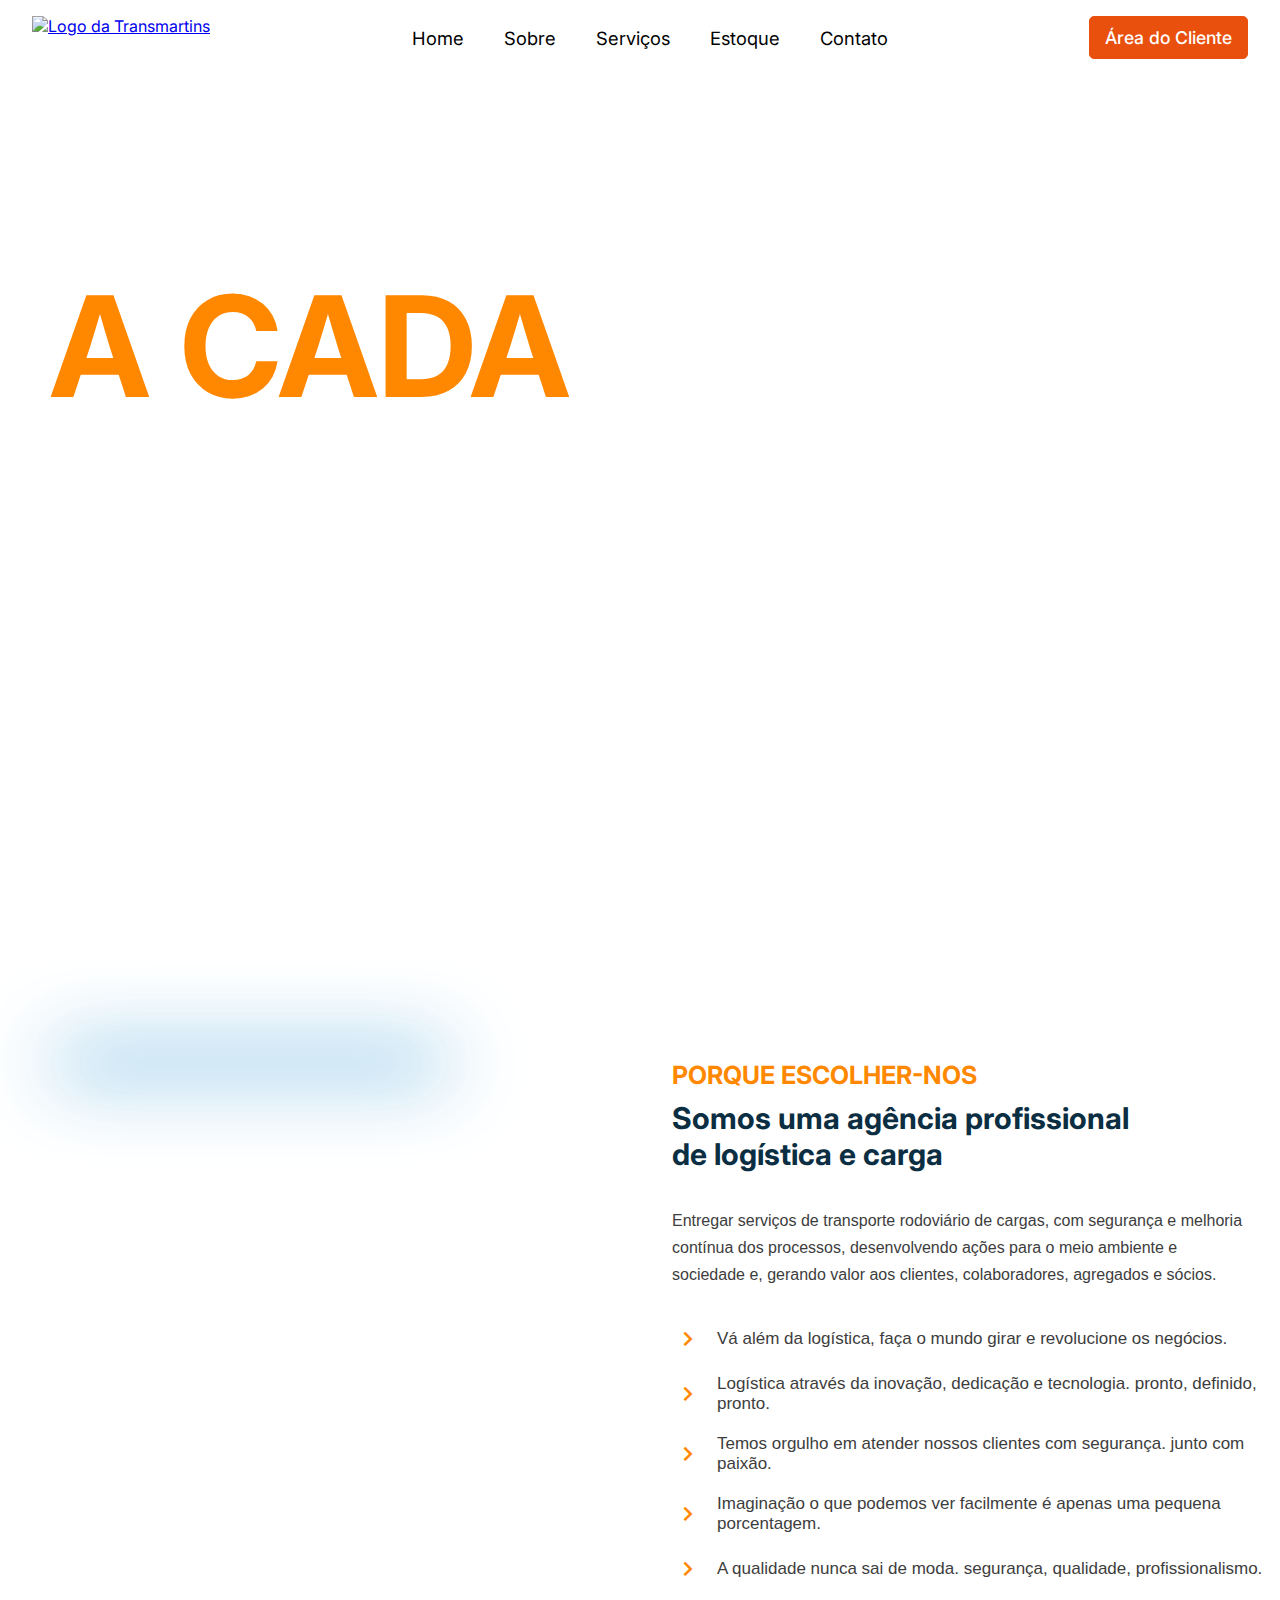
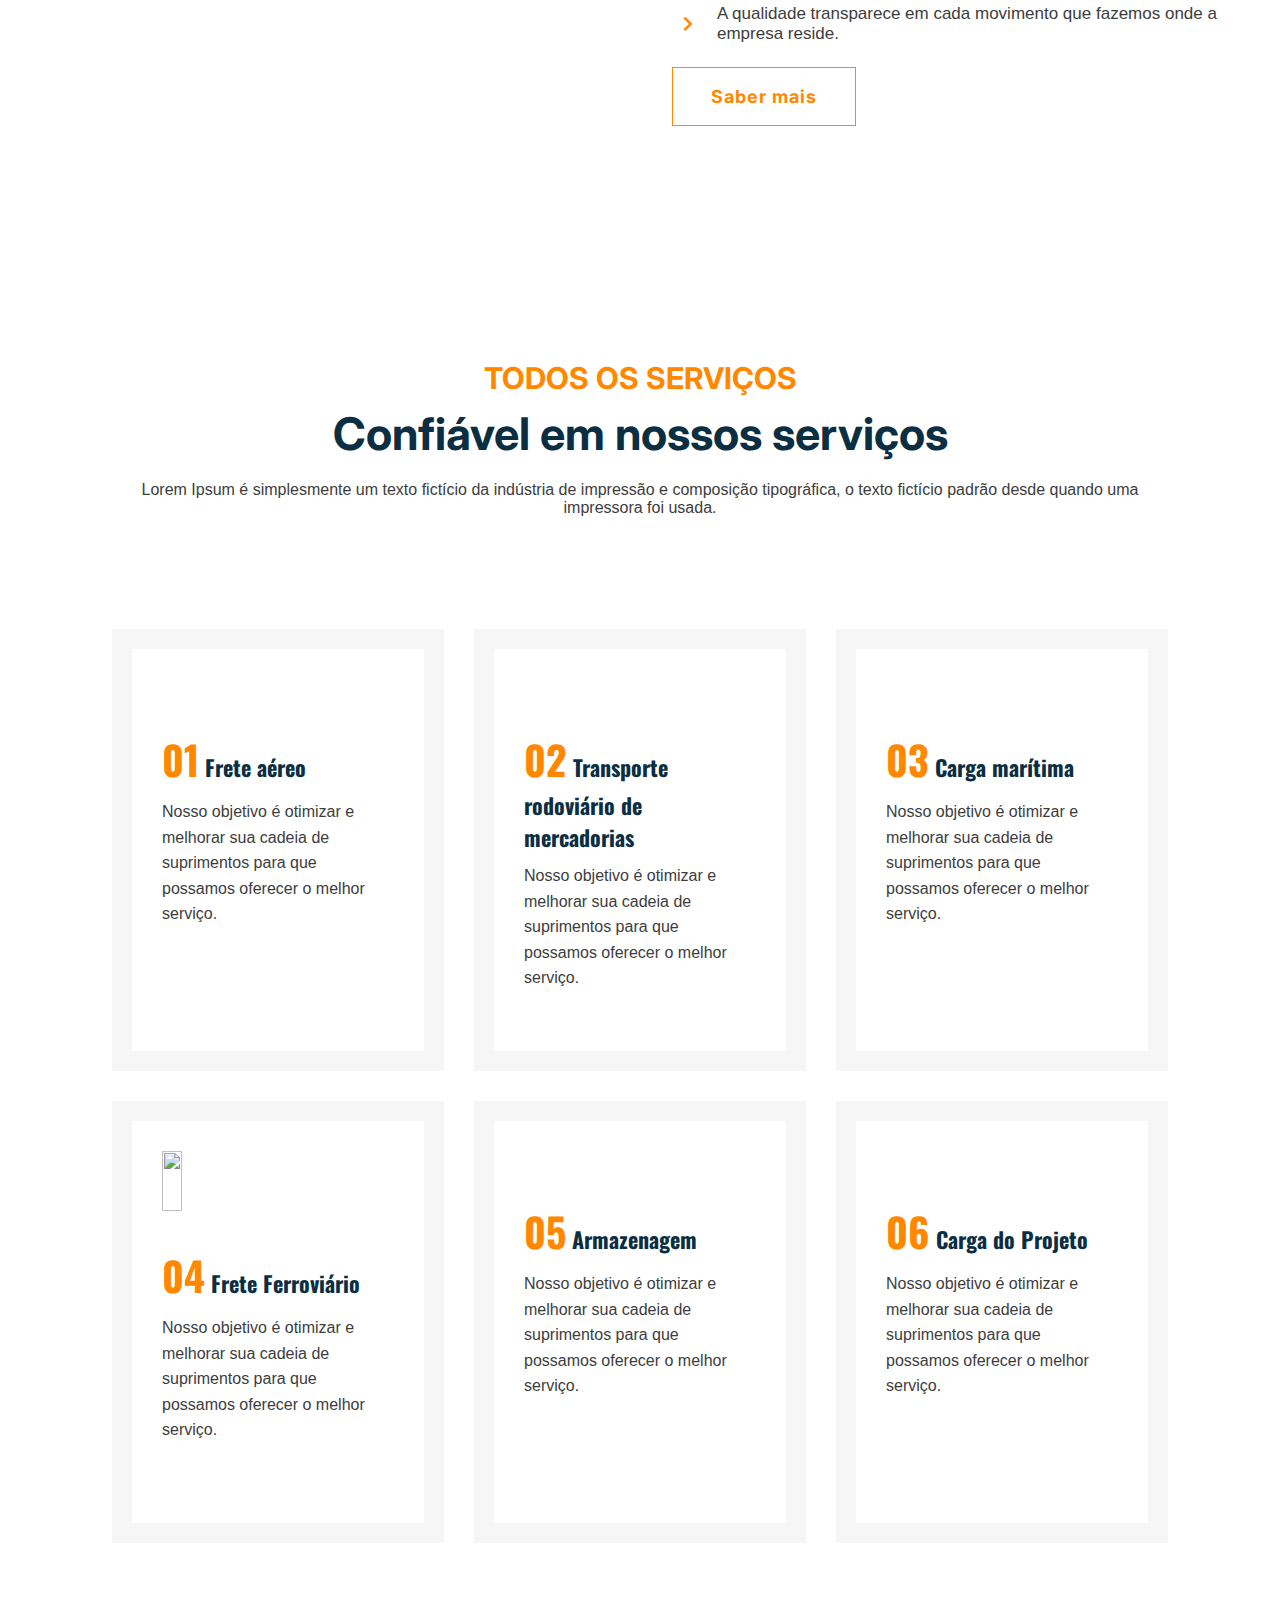
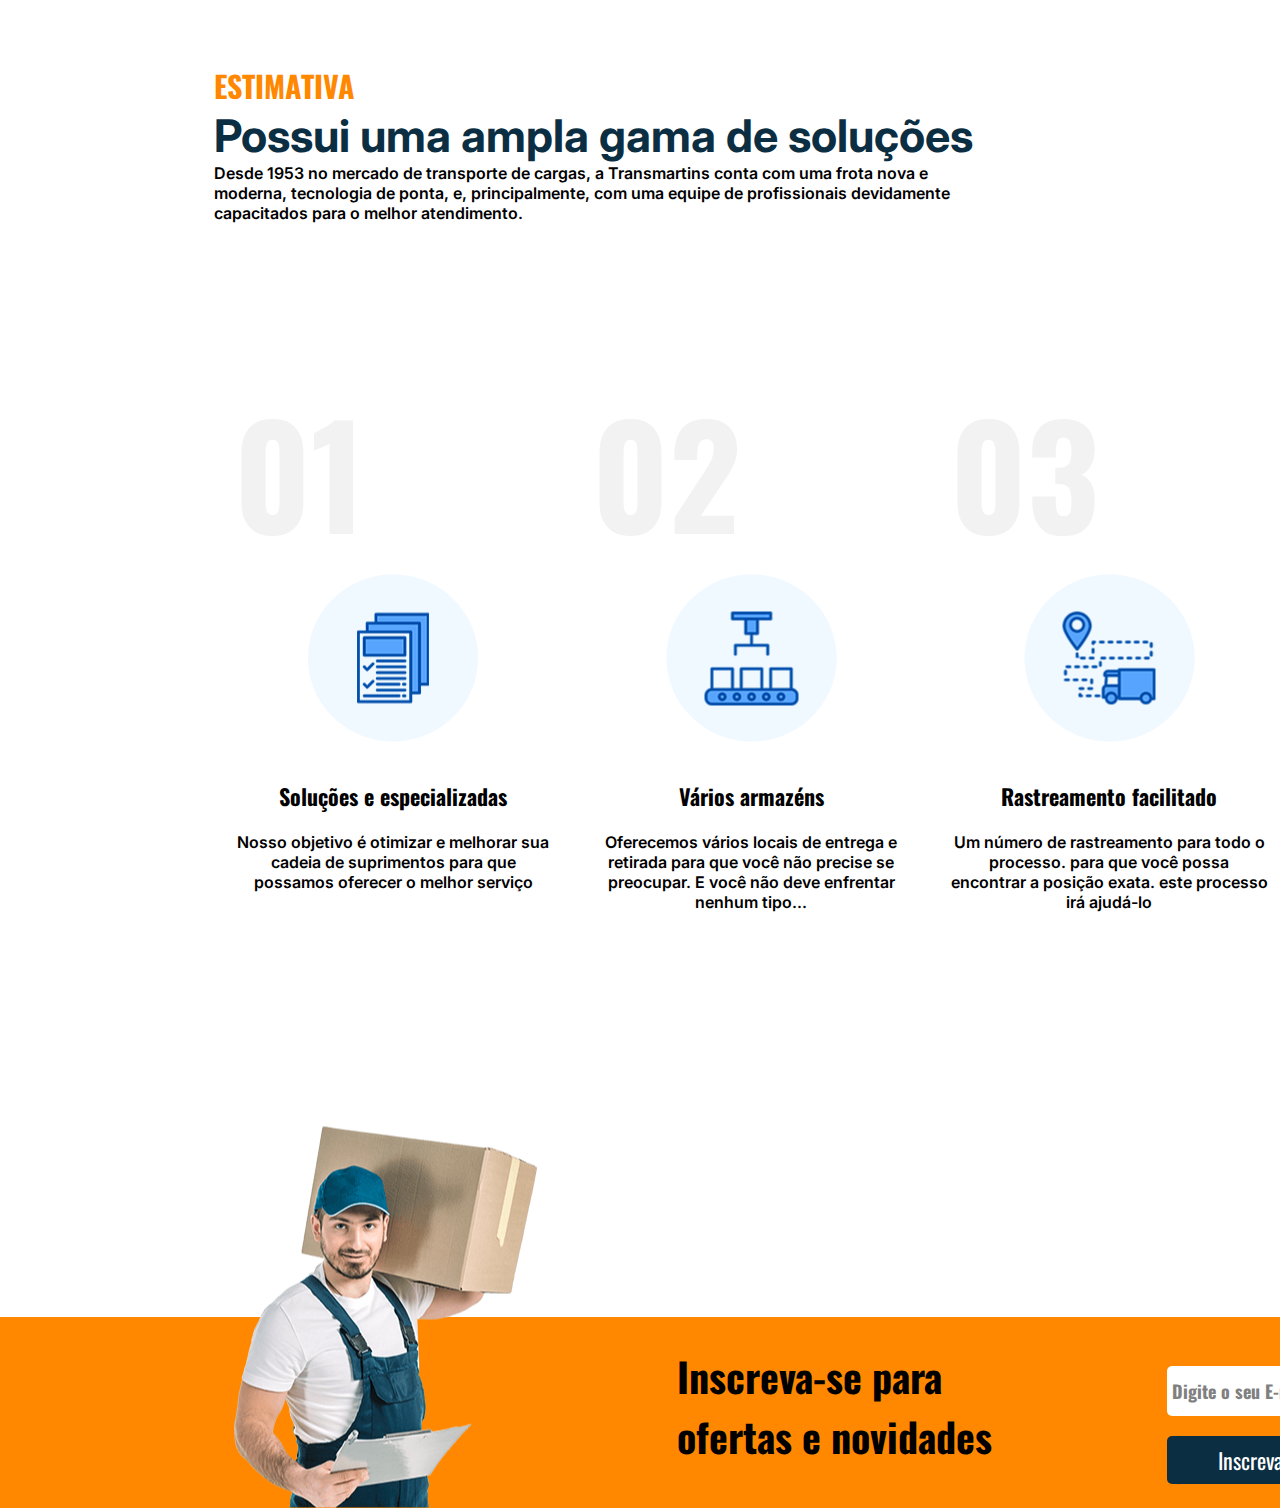
==== commit af69435c: "Transmartins -  Responsividade" ====
--- a/index.html
+++ b/index.html
@@ -2,455 +2,229 @@
 <html lang="pt-br">
 
 <head>
-  <meta charset="UTF-8">
-  <meta name="author" content="Pablo-M-Santos">
-  <meta http-equiv="X-UA-Compatible" content="IE=edge">
-  <meta name="viewport" content="width=device-width, initial-scale=1.0, minimum-scale=1.0">
-  <title>Portfólio | Pablo Santos</title>
-  <meta name="description" content="Desenvolvedor Front - end">
-  <link rel="shortcut icon" href="./imagens/logo_pablo_santos.png" type="image/x-icon">
-  <!-- icons  -->
-  <link href='https://unpkg.com/boxicons@2.1.4/css/boxicons.min.css' rel='stylesheet'>
-  <!-- css -->
-  <link rel="stylesheet" href="style.css">
+    <meta charset="UTF-8">
+    <meta name="viewport" content="width=device-width, initial-scale=1.0">
+    <title>Transmartins | Pablo</title>
+    <!-- Boxicons -->
+    <link href='https://unpkg.com/boxicons@2.1.4/css/boxicons.min.css' rel='stylesheet'>
+    <!-- Css -->
+    <link rel="stylesheet" href="./assets/css/style.css">
 </head>
-
-<body>
-  <!-- HEADER -->
-  <header class="header">
-    <a href="#" class="logo">Pablo Santos</a>
-    <!-- ICON MENU -->
-    <i class='bx bx-menu' id="menu-icon" style='color:#334155'></i>
-    <nav class="navbar">
-      <a href="#home" class="active">Home</a>
-      <a href="#quem-sou">Quem sou</a>
-      <a href="#formacao">Formação</a>
-      <a href="#projetos">Projetos</a>
-      <a href="#eventos">Eventos</a>
-      <a href="#contato">Contato</a>
+<header>
+    <nav class="nav-bar">
+            <a href="index.html"><img class="logo" src="../Transmartins/assets/img/logo-removebg-preview.png"
+                    alt="Logo da Transmartins"></a>
+        <div class="nav-list">
+            <ul>
+                <li class="nav-item"><a href="#" class="nav-link">Home</a></li>
+                <li class="nav-item"><a href="#" class="nav-link">Sobre</a></li>
+                <li class="nav-item"><a href="#" class="nav-link">Serviços</a></li>
+                <li class="nav-item"><a href="#" class="nav-link">Estoque</a></li>
+                <li class="nav-item"><a href="#" class="nav-link">Contato</a></li>
+            </ul>
+        </div>
+        <div class="login-button">
+            <button><a href="#">Área do Cliente</a></button>
+        </div>
+
+        <div class="mobile-menu-icon">
+            <button onclick="menuShow()"><img class="icon" src="../Transmartins/assets/img/menu.png" alt=""></button>
+        </div>
     </nav>
-  </header>
-  <!-- MAIN-->
-  <main>
+    <div class="mobile-menu">
+        <ul>
+            <li class="nav-item"><a href="#" class="nav-link">Home</a></li>
+            <li class="nav-item"><a href="#" class="nav-link">Sobre</a></li>
+            <li class="nav-item"><a href="#" class="nav-link">Serviços</a></li>
+            <li class="nav-item"><a href="#" class="nav-link">Estoque</a></li>
+            <li class="nav-item"><a href="#" class="nav-link">Contato</a></li>
+        </ul>
+
+        <div class="login-button">
+            <button><a href="#">Área do Cliente</a></button>
+        </div>
+    </div>
+</header>
+<main>
+
     <!-- HOME -->
     <section class="home" id="home">
-      <div class="home-content">
-        <div class="home-container">
-          <img class="home-img" src="./imagens/foto-perfil.png" alt="Pablo Santos - Perfil">
-          <div class="home-texto">
-            <h1>Olá, eu sou<br><strong id="home-nome">Pablo Santos,</strong></h1>
-            <h2>sou <span> desenvolvedor Front-End.</span></h2>
-
-            <div class="social-media">
-              <a href="https://wa.me/558592822527?text=Olá!,%20eu%20vim%20do%20seu%20Portfólio
-              "><i class='bx bxl-whatsapp'></i></a>
-              <a href="https://github.com/Pablo-M-Santos"><i class='bx bxl-github'></i></i></a>
-              <a href="https://www.linkedin.com/in/pablo-santos-25773025b/"><i class='bx bxl-linkedin'></i></a>
-              <a href="mailto:pablomoreirasantos.hp@gmail.com"><i class='bx bx-envelope'></i></a>
-              <a href="https://www.instagram.com/pablo_santosti/"><i class='bx bxl-instagram'></i></a>
-
-            </div>
-            <a href="https://drive.google.com/file/d/1ZF9Nb02kJUqerxZo3F58bUWtjx7sUIVx/view?usp=drivesdk"
-              class="btn">Currículo</a>
-          </div>
-        </div>
-      </div>
-    </section>
-
-    <!-- QUEM SOU -->
-    <img class="onda" src="./imagens/onda-home.png" alt="">
-    <section class="quem-sou" id="quem-sou">
-      <div class="quem-sou-content">
-        <div class="quem-sou-container">
-          <img class="quem-sou-img" src="./imagens/quem-sou-img.png" alt="">
-          <div class="quem-sou-texto">
-            <h2><strong>Quem Sou</strong></h2>
-            <h3>Desenvolvedor Front - End</h3>
-            <p>Olá, meu nome é Pablo Moreira Santos. Atualmente, estou estudando e cursando o curso técnico em
-              Informática. Estou em busca de oportunidades de emprego na área de programação Front-End, ansioso para
-              demonstrar meus conhecimentos e sempre empenhado em aprender mais.</p>
-            <a href="#" class="btn">Saiba Mais</a>
-          </div>
-        </div>
-      </div>
-    </section>
-    <!-- FORMAÇÃO -->
-    <img class="onda-botton" src="./imagens/onda-quem-sou.png" alt="">
-    <section class="formacao" id="formacao">
-      <div class="container">
-        <h2>Formação</h2>
-        <div class="formacao-grade">
-          <div class="formacao-tecnica">
-            <h3 class="sub-titulo">Formação</h3>
-            <p><strong>Técnico em Informática</strong> - EEEP Luíza de Teodoro Vieira </p>
-            <p class="time">2022 - 2024</p>
-          </div>
-          <div class="curso">
-            <h3 class="sub-titulo">Curso</h3>
-            <p><strong>Lógica de Programação</strong></p>
-            <p class="time">2022 - 2023</p>
-          </div>
-
-          <div class="curso">
-            <h3 class="sub-titulo">Curso</h3>
-            <p><strong>HTML</strong> - DIO</p>
-            <p class="time">2022 - 2024</p>
-          </div>
-
-          <div class="curso">
-            <h3 class="sub-titulo">Curso</h3>
-            <p><strong>CSS</strong> - DIO</p>
-            <p class="time">2022 - 2024</p>
-          </div>
-
-          <div class="curso">
-            <h3 class="sub-titulo">Curso</h3>
-            <p><strong>JavaScript</strong> - DIO</p>
-            <p class="time">2022 - 2024</p>
-          </div>
-
-          <div class="curso">
-            <h3 class="sub-titulo">Curso</h3>
-            <p><strong>React</strong></p>
-            <p class="time">Estudando . . .</p>
-          </div>
-
-          <div class="curso">
-            <h3 class="sub-titulo">Curso</h3>
-            <p><strong>Java</strong></p>
-            <p class="time">Estudando . . .</p>
-          </div>
-
-          <div class="curso">
-            <h3 class="sub-titulo">Curso</h3>
-            <p><strong>Python</strong></p>
-            <p class="time">2022 - 2023</p>
-          </div>
-
-          <div class="curso">
-            <h3 class="sub-titulo">Curso</h3>
-            <p class="p-extend"><strong>Design</strong> - Figma</p>
-            <p class="time">2023 - 2024</p>
-          </div>
-
-          <div class="curso">
-            <h3 class="sub-titulo">Curso</h3>
-            <p><strong>SQL</strong></p>
-            <p class="time">2023 - 2024</p>
-          </div>
-
-
-          <div class="curso">
-            <h3 class="sub-titulo">Curso</h3>
-            <p class="p-extend"><strong>Banco de Dados</strong></p>
-            <p class="time">2023 - 2024</p>
-          </div>
-
-
-          <div class="curso">
-            <h3 class="sub-titulo">Curso</h3>
-            <p><strong>Robótica</strong> - Programação</p>
-            <p class="time">2022 - 2023</p>
-          </div>
-
-          <div class="curso">
-            <h3 class="sub-titulo">Curso</h3>
-            <p class="p-extend"><strong>Manutenção</strong> - Computadores</p>
-            <p class="time">2022 - 2024</p>
-          </div>
-
-
-        </div>
-
-        <div class="habilidades">
-          <h3 class="formacao-titulo">Habilidades</h3>
-          <div class="habilidades-grade">
-            <div class="bloco">
-              <p>HTML</p>
-              <p>CSS</p>
-              <p>JavaScript (aprendendo)</p>
-            </div>
-
-            <div class="bloco">
-              <p>Lógica de Programação</p>
-              <p>Python</p>
-              <p>Figma</p>
-            </div>
-
-            <div class="bloco">
-              <p>Manutenção</p>
-              <p>Banco de Dados</p>
-              <p>SQL</p>
-            </div>
-          </div>
-        </div>
-
-        <div class="competencias">
-          <h3 class="formacao-titulo">Competências</h3>
-          <div class="competencias-grade">
-            <div class="bloco">
-              <p>Trabalho em Equipe</p>
-              <p>Resolução de Problemas</p>
-              <p>Criatividade</p>
-              <p>Respeito</p>
-            </div>
-
-            <div class="bloco">
-              <p>Capacidade de Adaptação</p>
-              <p>Curiosidade</p>
-              <p>Atenção Para Ouvir</p>
-              <p>Agilidade de Aprendizado</p>
-            </div>
-
-            <div class="bloco">
-              <p>Trabalho Sob Pressão</p>
-              <p>Comunicação</p>
-              <p>Princípios Éticos </p>
-            </div>
-          </div>
-        </div>
-
-        <div class="idiomas">
-          <h3 class="formacao-titulo">Idiomas</h3>
-          <div class="idiomas-grade">
-            <div class="bloco">
-              <p>Inglês / Básico (aprendendo)</p>
-              <p>Espanhol / Básico</p>
-            </div>
-          </div>
-        </div>
-      </div>
-    </section>
-
-    <!-- PROJETOS -->
-    <section class="projetos" id="projetos">
-      <div class="projetos-container">
-        <h2>Projetos</h2>
-        <!-- TRANSMARTINS -->
-        <div class="projetos-box" id="right">
-          <div class="texto" id="texto">
-            <h3 class="nome">TRANSMARTINS</h3>
-            <p class="detalhe">Transmartins é uma transportadora profissional, a empresa conta com uma frota moderna e
-              diversificada, mudando sempre qualidade, oferta e segurança nos serviços prestados.</p>
-            <div class="ferramentas">
-              <span title="FIGMA">
-                <svg xmlns="http://www.w3.org/2000/svg" alt="FIGMA" title="FIGMA" width="48" height="48"
-                  viewBox="0 0 48 48">
-                  <path fill="#e64a19" d="M26,17h-8c-3.866,0-7-3.134-7-7v0c0-3.866,3.134-7,7-7h8V17z"></path>
-                  <path fill="#7c4dff" d="M25,31h-7c-3.866,0-7-3.134-7-7v0c0-3.866,3.134-7,7-7h7V31z"></path>
-                  <path fill="#66bb6a"
-                    d="M18,45L18,45c-3.866,0-7-3.134-7-7v0c0-3.866,3.134-7,7-7h7v7C25,41.866,21.866,45,18,45z"></path>
-                  <path fill="#ff7043" d="M32,17h-7V3h7c3.866,0,7,3.134,7,7v0C39,13.866,35.866,17,32,17z"></path>
-                  <circle title="FIGMA" cx="32" cy="24" r="7" fill="#29b6f6"></circle>
-                </svg>
-              </span>
-              <i class='bx bxl-html5' style='color:#e65100' title="HTML"></i>
-              <i class='bx bxl-css3' style='color:#0277bd' title="CSS"></i>
-              <i class='bx bxl-javascript' style='color:#ffd600' title="JavaScript"></i>
-              <i class='bx bxl-php' style='color:#777bb3' title="PHP"></i>
-              <i class='bx bx-data' title="Banco de dados (MYSQL)"></i>
-            </div>
-
-            <div class="links">
-              <a class="site" href="https://eletronic-arts.netlify.app">VER SITE<i id="seta"
-                  class='bx bx-chevron-right'></i></a>
-              <a href="https://github.com/Pablo-M-Santos/Eletronic-Arts" class="github" style="margin-right: 0px;"><i
-                  class='bx bxl-github'></i></a>
-            </div>
-          </div>
-          <img id="img-right" src=".//imagens/transmartins.png" alt="">
-        </div>
-        <!-- ATUAL CARGAS -->
-        <div class="projetos-box">
-          <img src="./imagens/Atual_Cargas.png" alt="Mockup Atual Cargas" title="Mockup da Atual Cargas">
-          <div class="texto">
-            <h3 class="nome">ATUAL CARGAS</h3>
-            <p class="detalhe">Site baseado na empresa Atual Cargas uma transportadora que usa a logística no seu
-              cotidiano.</p>
-            <div class="ferramentas">
-              <i class='bx bxl-html5' style='color:#e65100' title="HTML"></i>
-              <i class='bx bxl-css3' style='color:#0277bd' title="CSS"></i>
-              <i class='bx bxl-javascript' style='color:#ffd600' title="JavaScript"></i>
-              <span title="FIGMA">
-                <svg xmlns="http://www.w3.org/2000/svg" alt="FIGMA" title="FIGMA" width="48" height="48"
-                  viewBox="0 0 48 48">
-                  <path fill="#e64a19" d="M26,17h-8c-3.866,0-7-3.134-7-7v0c0-3.866,3.134-7,7-7h8V17z"></path>
-                  <path fill="#7c4dff" d="M25,31h-7c-3.866,0-7-3.134-7-7v0c0-3.866,3.134-7,7-7h7V31z"></path>
-                  <path fill="#66bb6a"
-                    d="M18,45L18,45c-3.866,0-7-3.134-7-7v0c0-3.866,3.134-7,7-7h7v7C25,41.866,21.866,45,18,45z"></path>
-                  <path fill="#ff7043" d="M32,17h-7V3h7c3.866,0,7,3.134,7,7v0C39,13.866,35.866,17,32,17z"></path>
-                  <circle title="FIGMA" cx="32" cy="24" r="7" fill="#29b6f6"></circle>
-                </svg>
-              </span>
-              <i class='bx bxl-php' style='color:#777bb3' title="PHP"></i>
-              <i class='bx bx-data' title="Banco de dados (MYSQL)"></i>
-            </div>
-            <div class="links">
-              <a href="https://github.com/Pablo-M-Santos/Atual-Cargas" class="github" title="GitHub"
-                style="margin-left: 0px;"><i class='bx bxl-github'></i></a>
-            </div>
-          </div>
-        </div>
-        <!-- ELETRONIC ARTS -->
-        <div class="projetos-box" id="right">
-          <div class="texto" id="texto">
-            <h3 class="nome">ELETRONIC ARTS GAMES</h3>
-            <p class="detalhe">Site da Eletronic Arts, proporcionando uma experiência única aos amantes do universo dos
-              jogos eletrônicos.</p>
-            <div class="ferramentas">
-              <i class='bx bxl-html5' style='color:#e65100' title="HTML"></i>
-              <i class='bx bxl-css3' style='color:#0277bd' title="CSS"></i>
-              <i class='bx bxl-javascript' style='color:#ffd600' title="JavaScript"></i>
-              <i class='bx bxl-bootstrap' style='color:#7c4dff' title="BOOTSTRAP"></i>
-            </div>
-
-            <div class="links">
-              <a class="site" href="https://eletronic-arts.netlify.app">VER SITE<i id="seta"
-                  class='bx bx-chevron-right'></i></a>
-              <a href="https://github.com/Pablo-M-Santos/Eletronic-Arts" class="github" style="margin-right: 0px;"><i
-                  class='bx bxl-github'></i></a>
-            </div>
-          </div>
-          <img id="img-right" src=".//imagens/Eletronic_Arts.png" alt="">
-        </div>
-        <!-- UECE - ENEM - NOTA DE CORTE -->
-        <div class="projetos-box">
-          <img src="./imagens/euce-enem.png" alt="">
-          <div class="texto">
-            <h3 class="nome">UECE & ENEM</h3>
-            <p class="detalhe">É um site feito especialmente para os alunos que poderão calcular de forma rápida e
-              precisa a sua nota de corte na UECE ou do ENEM.</p>
-            <div class="ferramentas">
-              <i class='bx bxl-html5' style='color:#e65100' title="HTML"></i>
-              <i class='bx bxl-css3' style='color:#0277bd' title="CSS"></i>
-              <i class='bx bxl-javascript' style='color:#ffd600' title="JavaScript"></i>
-              <i class='bx bxl-bootstrap' style='color:#7c4dff' title="BOOTSTRAP"></i>
-            </div>
-
-            <div class="links">
-              <a href="https://github.com/Pablo-M-Santos/UECE" class="github" style="margin-left: 0px;"><i
-                  class='bx bxl-github'></i></a>
-              <a class="site" href="https://pablo-m-santos.github.io/UECE/">VER SITE<i id="seta"
-                  class='bx bx-chevron-right'></i></a>
-            </div>
-          </div>
-        </div>
-
-        <!-- MUNDO DIGITAL -->
-        <div class="projetos-box" id="right">
-          <div class="texto" id="texto">
-            <h3 class="nome">MUNDO DIGITAL</h3>
-            <p class="detalhe">
-              Explore o Mundo Digital, uma plataforma que integra de maneira eficiente o poder dos cálculos matemáticos
-              em suas atividades diárias.</p>
-            <div class="ferramentas">
-              <i class='bx bxl-html5' style='color:#e65100' title="HTML"></i>
-              <i class='bx bxl-css3' style='color:#0277bd' title="CSS"></i>
-              <i class='bx bxl-javascript' style='color:#ffd600' title="JavaScript"></i>
-            </div>
-            <div class="links">
-              <a class="site" href="https://pablo-m-santos.github.io/Mundo-Digital/">VER SITE<i id="seta"
-                  class='bx bx-chevron-right'></i></a>
-              <a href="https://github.com/Pablo-M-Santos/Mundo-Digital" class="github" style="margin-right: 0px;"><i
-                  class='bx bxl-github'></i></a>
-            </div>
-          </div>
-          <img id="img-right" src="./imagens/Mundo_Digital.png" alt="">
-        </div>
-
-        <!-- PRIMEIRO PROJETO -->
-        <div class="projetos-box">
-          <img src="./imagens/primeiro-projeto.png" alt="">
-          <div class="texto">
-            <h3 class="nome">PRIMEIRO PROJETO</h3>
-            <p class="detalhe">Esse foi o meu primeiro projeto oficial um formulário de cadastro de alunos.</p>
-            <div class="ferramentas">
-              <i class='bx bxl-html5' style='color:#e65100' title="HTML"></i>
-              <i class='bx bxl-css3' style='color:#0277bd' title="CSS"></i>
-              <i class='bx bxl-javascript' style='color:#ffd600' title="JavaScript"></i>
-            </div>
-
-            <div class="links">
-              <a href="https://github.com/Pablo-M-Santos/Primeiro_Projeto" class="github" style="margin-left: 0px;"><i
-                  class='bx bxl-github'></i></a>
-              <a class="site" href="https://pablo-m-santos.github.io/Primeiro_Projeto/">VER SITE<i id="seta"
-                  class='bx bx-chevron-right'></i></a>
-            </div>
-          </div>
-        </div>
-      </div>
-    </section>
-
-    <!-- EVENTOS -->
-    <img class="onda" src="./imagens/onda-eventos.png" alt="">
-    <section class="eventos" id="eventos">
-      <div class="grid-layout">
-        <h2>Eventos</h2>
-        <div class="evento-container">
-          <article class="evento-card">
-            <div class="imagem-container">
-              <img src="./imagens/arduino_day.png" alt="ícone código" />
-            </div>
-            <h3>Desenvolvimento com Arduino</h3>
-            <p>
-              Criei sistemas destinados a eventos como o Arduino Day, incluindo um Seguidor de Linha e projetos para
-              exposição.
-            </p>
-          </article>
-
-          <article class="evento-card">
-            <div class="imagem-container">
-              <img src="./imagens/feprocic.png" alt="ícone imagem" />
-            </div>
-            <h3>FEPROCIC</h3>
-            <p>Participei do evento da Escola Luiza de Teodoro Viera na área de Informática, incluindo palestras e
-              projetos de Front-End.
-            </p>
-          </article>
-
-          <article class="evento-card">
-            <div class="imagem-container">
-              <img class="fabrica" src="./imagens/fabrica_de_programadores.png  " alt="ícone layers" />
-            </div>
-            <h3>Fábrica de Programadores</h3>
-            <p>
-              Participei do evento Programando com Games da Fábrica de Programadores, utilizando uma estrutura em blocos
-              por meio da IDE AppInventor.
-            </p>
-          </article>
-        </div>
-      </div>
-    </section>
-    <!-- FOOTER -->
-    <footer id="contato">
-      <div class="footer-container">
-        <div class="footer-links">
-          <div class="social-media" id="social-media-footer">
-            <a href="https://wa.me/558592822527?text=Olá!,%20eu%20vim%20do%20seu%20Portfólio
-            "><i class='bx bxl-whatsapp'></i></a>
-            <a href="https://github.com/Pablo-M-Santos"><i class='bx bxl-github'></i></i></a>
-            <a href="https://www.linkedin.com/in/pablo-santos-25773025b/"><i class='bx bxl-linkedin'></i></a>
-            <a href="mailto:pablomoreirasantos.hp@gmail.com"><i class='bx bx-envelope'></i></a>
-            <a href="https://www.instagram.com/pablo_santosti/"><i class='bx bxl-instagram'></i></a>
-          </div>
-        </div>
-        <div class="footer-menus">
-          <nav class="navbar-footer">
-            <a href="#home">Home</a>
-            <a href="#quem-sou">Quem sou</a>
-            <a href="#formacao">Formação</a>
-            <a href="#projetos">Projetos</a>
-            <a href="#eventos">Eventos</a>
-          </nav>
-        </div>
-        <div class="footer-direitos">
-          <p>&#169 2024 todos os direitos reservados a Pablo Santos</p>
-        </div>
-      </div>
-    </footer>
-
-  </main>
-  <script src="main.js"></script>
+        <div class="texto-home">
+            <h1><span>A CADA </span>DIREÇÃO</h1>
+            <h2 class="texto-1">Tornando cada entrega não apenas um transporte, mas</h2><br>
+            <h2 class="texto-2"> uma conexão de confiança e compromisso</h2>
+            <button type="submit">VER SERVIÇOS</button>
+        </div>
+    </section>
+
+
+    <!-- SOBRE -->
+    <section class="sobre" id="sobre">
+        <div class="container-sobre">
+            <div class="imagens-sobre">
+                <img class="trabalhador" src="../Transmartins/assets/img/trabalhador1.jpg" alt="">
+                <img class="sol" src="../Transmartins/assets/img/sol-sobre.png" alt="">
+            </div>
+            <div class="texto-sobre-img">
+                <img src="../Transmartins/assets/img/img-sobre-texto.png" alt="">
+            </div>
+            <div class="titulo-sobre">
+                <h2 class="titulo">PORQUE ESCOLHER-NOS</h2>
+                <h2 class="sub-titulo">Somos uma agência profissional de logística e carga</h2>
+                <p class="texto">Entregar serviços de transporte rodoviário de cargas, com segurança e melhoria
+                    contínua dos processos, desenvolvendo ações para o meio ambiente e sociedade e, gerando valor
+                    aos clientes, colaboradores, agregados e sócios.</p>
+
+                <ul class="lista">
+                    <li class="itens"><i class='bx bx-chevron-right' style='color:#ff8800'></i>Vá além da logística,
+                        faça o mundo girar e revolucione os negócios.</li>
+                    <li class="itens"><i class='bx bx-chevron-right' style='color:#ff8800'></i>Logística através da
+                        inovação, dedicação e tecnologia. pronto, definido, pronto.</li>
+                    <li class="itens"><i class='bx bx-chevron-right' style='color:#ff8800'></i>Temos orgulho em
+                        atender nossos clientes com segurança. junto com paixão.</li>
+                    <li class="itens"><i class='bx bx-chevron-right' style='color:#ff8800'></i>Imaginação o que
+                        podemos ver facilmente é apenas uma pequena porcentagem.</li>
+                    <li class="itens"><i class='bx bx-chevron-right' style='color:#ff8800'></i>A qualidade nunca sai
+                        de moda. segurança, qualidade, profissionalismo.</li>
+                    <li class="itens"><i class='bx bx-chevron-right' style='color:#ff8800'></i>A qualidade
+                        transparece em cada movimento que fazemos onde a empresa reside.</li>
+                </ul>
+
+                <a class="btn" href="#">Saber mais</a>
+            </div>
+
+        </div>
+    </section>
+
+    <!-- SERVIÇOS -->
+    <section class="servicos" id="servicos">
+        <div class="texto-titulo">
+            <h2 class="titulo-servicos">TODOS OS SERVIÇOS</h2>
+            <h2 class="sub-titulo-servicos">Confiável em nossos serviços</h2>
+            <p class="texto-servicos">Lorem Ipsum é simplesmente um texto fictício da indústria de impressão e
+                composição tipográfica, o texto fictício padrão desde quando uma impressora foi usada.</p>
+        </div>
+
+        <ul class="servicos-lista">
+            <li>
+                <div class="servicos-card">
+                    <div class="card-icon"><img src="../Transmartins/assets/img/icon1.png" alt=""></div>
+                    <h3 class="card-titulo"><span class="num-servicos">01</span> Frete aéreo</h3>
+                    <p class="card-texto">Nosso objetivo é otimizar e melhorar sua cadeia de suprimentos para que
+                        possamos oferecer o melhor serviço.</p>
+                </div>
+            </li>
+            <li>
+                <div class="servicos-card">
+                    <div class="card-icon"><img src="../Transmartins/assets/img/icon2.png" alt=""></div>
+                    <h3 class="card-titulo"><span class="num-servicos">02</span> Transporte rodoviário de
+                        mercadorias</h3>
+                    <p class="card-texto">Nosso objetivo é otimizar e melhorar sua cadeia de suprimentos para que
+                        possamos oferecer o melhor serviço.</p>
+                </div>
+            </li>
+            <li>
+                <div class="servicos-card">
+                    <div class="card-icon"><img src="../Transmartins/assets/img/icon3.png" alt=""></div>
+                    <h3 class="card-titulo"><span class="num-servicos">03</span> Carga marítima</h3>
+                    <p class="card-texto">Nosso objetivo é otimizar e melhorar sua cadeia de suprimentos para que
+                        possamos oferecer o melhor serviço.</p>
+                </div>
+            </li>
+            <li>
+                <div class="servicos-card">
+                    <div class="card-icon"><img src="../Transmartins/assets/img/icon4.png" alt="" width="80"
+                            height="60"></div>
+                    <h3 class="card-titulo"><span class="num-servicos">04</span> Frete Ferroviário</h3>
+                    <p class="card-texto">Nosso objetivo é otimizar e melhorar sua cadeia de suprimentos para que
+                        possamos oferecer o melhor serviço.</p>
+                </div>
+            </li>
+            <li>
+                <div class="servicos-card">
+                    <div class="card-icon"><img src="../Transmartins/assets/img/icon5.png" alt=""></div>
+                    <h3 class="card-titulo"><span class="num-servicos">05</span> Armazenagem</h3>
+                    <p class="card-texto">Nosso objetivo é otimizar e melhorar sua cadeia de suprimentos para que
+                        possamos oferecer o melhor serviço.</p>
+                </div>
+            </li>
+            <li>
+                <div class="servicos-card">
+                    <div class="card-icon"><img src="../Transmartins/assets/img/icon6.png" alt=""></div>
+                    <h3 class="card-titulo"><span class="num-servicos">06</span> Carga do Projeto</h3>
+                    <p class="card-texto">Nosso objetivo é otimizar e melhorar sua cadeia de suprimentos para que
+                        possamos oferecer o melhor serviço.</p>
+                </div>
+            </li>
+        </ul>
+    </section>
+
+    <!-- Estimativa -->
+    <section class="estimativa">
+        <div class="animated"></div>
+        <div class="titulo">
+            <h2 class="texto-titulo">ESTIMATIVA</h2>
+            <h2 class="sub-titulo">Possui uma ampla gama de soluções</h2>
+            <p>Desde 1953 no mercado de transporte de cargas, a Transmartins conta com uma frota nova e
+                moderna, tecnologia de ponta, e, principalmente, com uma equipe de profissionais devidamente
+                capacitados
+                para o melhor atendimento.</p>
+        </div>
+
+        <div class="cards">
+            <!-- card1 -->
+            <div class="card">
+                <h2 class="numero">01</h2>
+                <div class="item">
+                    <img src="./assets/img/estimativa1.png" alt="imagem de folhas">
+                    <h3>Soluções e especializadas</h3>
+                    <p>Nosso objetivo é otimizar e melhorar sua
+                        cadeia de suprimentos para que
+                        possamos oferecer o melhor serviço</p>
+                </div>
+            </div>
+            <!-- card2 -->
+            <div class="card">
+                <h2 class="numero">02</h2>
+                <div class="item">
+                    <img src="./assets/img/estimativa2.png" alt="imagem de folhas">
+                    <h3>Vários armazéns</h3>
+                    <p>Oferecemos vários locais de entrega e
+                        retirada para que você não precise se
+                        preocupar. E você não deve enfrentar
+                        nenhum tipo...</p>
+                </div>
+            </div>
+            <!-- card3 -->
+            <div class="card">
+                <h2 class="numero">03</h2>
+                <div class="item">
+                    <img src="./assets/img/estimativa3.png" alt="imagem de folhas">
+                    <h3>Rastreamento facilitado</h3>
+                    <p>Um número de rastreamento para todo
+                        o processo. para que você possa
+                        encontrar a posição exata. este
+                        processo irá ajudá-lo</p>
+                </div>
+            </div>
+        </div>
+    </section>
+
+    <!-- Contato -->
+    <section class="contato" id="contato">
+        <div class="background"></div>
+        <div class="container-contato">
+            <img class="img-texto" src="./assets/img/funcionario.png" alt="">
+            <p class="texto-contato">Inscreva-se para ofertas e novidades</p>
+
+            <form>
+                <input type="email" placeholder="Digite o seu E-mail">
+                <button type="submit">Inscreva-se agora</button>
+            </form>
+        </div>
+    </section>
+</main>
+<script src="../Transmartins/assets/js/script.js"></script>
 </body>
 
 </html>--- a/assets/css/style.css
+++ b/assets/css/style.css
@@ -0,0 +1,778 @@
+@import url('https://fonts.googleapis.com/css2?family=Inter:wght@100..900&family=Oswald:wght@200..700&family=Roboto+Mono:ital,wght@0,100..700;1,100..700&display=swap');
+
+* {
+    padding: 0;
+    margin: 0;
+    font-family: 'Inter', sans-serif;
+    list-style: none;
+    scroll-behavior: smooth;
+}
+
+body {
+    overflow-x: hidden;
+}
+
+header {
+    background-color: #fff;
+    width: 100%;
+    position: fixed;
+    z-index: 1;
+}
+
+.nav-bar {
+    display: flex;
+    justify-content: space-between;
+    padding: 1.5rem 6rem;
+}
+
+.icon {
+    width: 38px;
+}
+.logo {
+    display: flex;
+    align-items: center;
+    max-width: 230px;
+}
+
+
+.nav-list {
+    display: flex;
+    align-items: center;
+}
+
+.nav-list ul {
+    display: flex;
+    justify-content: center;
+    list-style: none;
+}
+
+.nav-item {
+    margin: 0 20px;
+}
+
+.nav-link {
+    text-decoration: none;
+    font-size: 1.15rem;
+    color: #000000;
+    font-weight: 400;
+}
+
+
+.login-button button {
+    border: 1px solid #E9500E;
+    padding: 10px 15px;
+    border-radius: 5px;
+    background-color: #E9500E;
+    cursor: pointer;
+}
+
+.login-button button a {
+    text-decoration: none;
+    color: #fff;
+    font-weight: 500;
+    font-size: 1.1rem;
+}
+
+.mobile-menu-icon {
+    display: none;
+}
+
+.mobile-menu {
+    display: none;
+}
+
+
+/* HOME */
+
+.home {
+    min-height: 100vh;
+    background-image: url(/Transmartins/assets/img/img-home.png);
+    background-repeat: no-repeat;
+    background-size: cover;
+    background-position: center;
+}
+
+.texto-home {
+    justify-content: center;
+    text-align: left;
+    padding-top: 180px;
+    color: #fff;
+    width: 50%;
+    margin-left: 109px;
+}
+
+.texto-home h1 {
+    font-size: 140px;
+    width: 80%;
+    font-weight: 700;
+    font-family: 'Oswald', sans-serif;
+    line-height: 1.2;
+    margin-bottom: 40px;
+}
+
+.texto-home span {
+    color: #FF8800;
+}
+
+.texto-home h2 {
+    font-size: 1.5rem;
+    font-weight: 500;
+}
+
+.texto-home button {
+    padding: 18px 38px;
+    margin: 40px auto;
+    border: 1px solid #fff;
+    background-color: transparent;
+    font-size: 16px;
+    font-weight: 700;
+    color: #fff;
+    cursor: pointer;
+    transition: 0.25s ease;
+}
+
+.texto-home button:hover {
+    background-color: #FF8800;
+    border-color: #FF8800;
+
+}
+
+.texto-home button:focus {
+    background-color: #FF8800;
+    border-color: #FF8800;
+
+}
+
+
+
+/* SOBRE */
+.sobre {
+    height: 100vh;
+    margin-left: 15%;
+    padding: 10rem 0px;
+}
+
+.container-sobre {
+    display: flex;
+}
+
+.titulo-sobre {
+    height: auto;
+    flex: 1;
+    font-family: 'Oswald', sans-serif;
+}
+
+.imagens-sobre {
+    position: relative;
+    flex: 1;
+}
+
+.imagens-sobre img {
+    position: absolute;
+}
+
+.imagens-sobre .trabalhador {
+    box-shadow: 1px 2px 78px 10px rgba(30, 144, 210, 0.93);
+    -webkit-box-shadow: 1px 2px 78px 10px rgba(30, 144, 210, 0.93);
+    -moz-box-shadow: 1px 2px 78px 10px rgba(30, 144, 210, 0.93);
+}
+
+.imagens-sobre .sol {
+    margin-left: 100px;
+    z-index: -1;
+    padding-top: 220px;
+}
+
+.texto-sobre-img {
+    position: absolute;
+    margin-top: 540px;
+    margin-left: 220px;
+}
+
+.texto-sobre-img img {
+    width: 288px;
+    height: 142px;
+}
+
+.titulo-sobre .titulo {
+    color: #FF8800;
+    font-size: 30px;
+    margin-bottom: 10px;
+}
+
+.titulo-sobre .sub-titulo {
+    color: #0B2E42;
+    font-size: 45px;
+    width: 458px;
+    line-height: 1.2;
+    font-weight: 700;
+    margin-bottom: 35px;
+}
+
+.titulo-sobre .texto {
+    color: #3d3d3d;
+    font-size: 16px;
+    font-family: 'Rubik', sans-serif;
+    line-height: 1.7;
+    margin-bottom: 35px;
+    font-weight: 500;
+    max-width: 580px;
+
+}
+
+
+.lista li {
+    list-style-type: none;
+    color: #3d3d3d;
+    font-size: 17px;
+    font-family: 'Rubik', sans-serif;
+    display: flex;
+    gap: 15px;
+    margin: 20px auto;
+    align-items: center;
+}
+
+.itens i {
+    font-size: 30px;
+}
+.itens li {
+    width: auto;
+}
+
+.lista {
+    width: auto;
+    margin-bottom: 40px;
+    margin-left: 0;
+}
+
+.btn {
+    padding: 18px 38px;
+    margin-top: 40px;
+    border: 1px solid #FF8800;
+    background-color: transparent;
+    letter-spacing: 1px;
+    font-size: 18px;
+    font-weight: 700;
+    color: #FF8800;
+    text-decoration: none;
+    cursor: pointer;
+    transition: 0.25s ease;
+    ;
+}
+
+.btn:hover {
+    background-color: #FF8800;
+    border-color: #FF8800;
+    color: #fff;
+
+}
+
+.btn:focus {
+    background-color: #FF8800;
+    border-color: #FF8800;
+    color: #fff;
+}
+
+/* SERVICOS */
+
+.servicos .texto-titulo {
+    padding-top: 100px;
+    text-align: center;
+    font-family: 'Oswald', sans-serif;
+}
+
+.titulo-servicos {
+    color: #FF8800;
+    font-size: 30px;
+    margin-bottom: 10px;
+}
+
+.sub-titulo-servicos {
+    color: #0B2E42;
+    font-size: 45px;
+    margin-bottom: 20px;
+}
+
+.texto-servicos {
+    color: #3d3d3d;
+    font-size: 16px;
+    font-family: 'Rubik', sans-serif;
+    margin: 0px 109px 50px;
+}
+
+.servicos-lista {
+    display: grid;
+    grid-template-columns: repeat(3, 1fr);
+    gap: 30px;
+    margin: 112px;
+}
+
+.servicos-card {
+    background-color: #fff;
+    padding: 30px;
+    height: 342px;
+    border: 20px solid #f2f2f2b9;
+    transition: 500ms ease-out;
+}
+
+
+.servicos-card:hover {
+    border-color: #FF8800;
+}
+
+.servicos-card:focus-within {
+    border-color: #FF8800;
+}
+
+.card-icon {
+    margin-bottom: 30px;
+
+}
+
+.card-icon img {
+    width: auto;
+    height: 60px;
+}
+
+.num-servicos {
+    color: #FF8800;
+    font-size: 40px;
+    font-family: 'Oswald', sans-serif;
+}
+
+.servicos-card h3 {
+    color: #0B2E42;
+    font-size: 22px;
+    font-family: 'Oswald', sans-serif;
+}
+
+.card-texto {
+    margin: 10px 0px 20px 0px;
+    color: #3d3d3d;
+    font-size: 16px;
+    font-family: 'Rubik', sans-serif;
+    line-height: 1.6;
+}
+
+.btn-link {
+    width: auto;
+    display: flex;
+    align-items: center;
+    text-decoration: none;
+    color: #FF8800;
+    font-size: 18px;
+    font-family: 'Rubik', sans-serif;
+    gap: 5px;
+}
+
+.btn-link i {
+    font-size: 30px;
+}
+
+/* Estimativa */
+
+.estimativa {
+    margin: 120px 214px 188px 214px;
+}
+
+.estimativa .titulo {
+    margin-bottom: 144px;
+}
+
+.estimativa .texto-titulo {
+    font-size: 30px;
+    font-family: 'Oswald', sans-serif;
+    color: #FF8800;
+}
+
+.estimativa .sub-titulo {
+    font-size: 45px;
+    font-family: 'Inter', sans-serif;
+    color: #0B2E42;
+}
+
+.estimativa p {
+    font-size: 16px;
+    font-family: 'Inter', sans-serif;
+    font-weight: 600;
+    width: 750px;
+}
+
+.cards {
+    display: flex;
+    justify-content: space-between;
+}
+
+.card {
+    width: 369px;
+    height: 571px;
+    margin: 0px 20px;
+}
+
+.cards .numero {
+    text-align: left;
+    vertical-align: top;
+    font-size: 140px;
+    font-family: 'Oswald', sans-serif;
+    color: #F2F2F2;
+    transition: 500ms ease-out;
+}
+
+.item {
+    text-align: center;
+}
+
+.item img {
+    margin-bottom: 34px;
+}
+
+.item h3 {
+    font-size: 22px;
+    font-family: 'Oswald', sans-serif;
+}
+
+.item p {
+    margin: 20px 0px 25px 0px;
+    width: 318px;
+    text-align: center;
+}
+
+.estimativa .card:hover {
+    -webkit-box-shadow: -15px 5px 50px 5px rgba(30, 144, 210, 0.8);
+    box-shadow: -15px 5px 50px 5px rgba(30, 144, 210, 0.8);
+}
+
+.estimativa .card:hover .numero {
+    color: #FF8800;
+}
+
+/* Contato */
+
+.contato {
+    display: flex;
+    justify-content: left;
+    position: relative;
+}
+
+.container-contato {
+    margin: 0px 234px;
+    display: flex;
+    position: relative;
+    align-items: flex-end;
+    z-index: 1;
+}
+
+.background {
+    position: absolute;
+    bottom: 0;
+    left: 0;
+    width: 100%;
+    height: 50%;
+    background-color: #FF8800;
+    z-index: -1;
+
+}
+
+
+.imagem-texto {
+    margin-right: 50px;
+    display: flex;
+    flex-direction: column;
+}
+
+.texto-contato {
+    align-items: center;
+    margin: 0px 150px 42px 140px;
+    font-size: 40px;
+    font-family: 'Oswald', sans-serif;
+    width: 340px;
+    font-weight: 760;
+}
+
+img {
+    margin-top: auto;
+}
+
+form {
+    display: flex;
+    flex-direction: column;
+    margin-bottom: 24px;
+}
+
+form input {
+    width: 400px;
+    height: 50px;
+    color: #808080;
+    font-size: 18px;
+    font-family: 'Oswald', sans-serif;
+    font-weight: 700;
+    padding-left: 5px;
+    border-radius: 5px;
+    border: none;
+}
+
+input::placeholder {
+    color: #808080;
+    font-size: 18px;
+    font-family: 'Oswald', sans-serif;
+    font-weight: 700;
+}
+
+form button {
+    width: 240px;
+    text-align: center;
+    margin-top: 20px;
+    padding: 8px;
+    color: #fff;
+    font-size: 22px;
+    font-family: 'Oswald', sans-serif;
+    background-color: #0B2E42;
+    cursor: pointer;
+    border: none;
+    border-radius: 5px;
+}
+
+form button:hover {
+    opacity: 0.8;
+}
+
+
+/* Responsividade */
+@media (max-width: 1400px) {
+    .nav-bar {
+        padding: 1rem 2rem;
+    }
+
+    .texto-home {
+        padding-top: 250px;
+        margin-left: 50px;
+        width: 80%;
+    }
+
+    .servicos .texto-titulo {
+        padding-top: 0px;
+    }
+
+    .sobre {
+        padding: 10rem 0px 0px 0px;
+        margin-left: 5%;
+    }
+
+    .imagens-sobre .trabalhador {
+        width: 370px;
+    }
+
+    .imagens-sobre .sol {
+        width: 400px;
+    }
+
+    .texto-sobre-img {
+        margin-top: 500px;
+        margin-left: 200px;
+    }
+
+    .texto-sobre-img img {
+        width: 250px;
+        height: auto;
+    }
+
+    .titulo-sobre .titulo {
+        font-size: 25px;
+    }
+
+    .titulo-sobre .sub-titulo {
+        font-size: 30px;
+    }
+
+}
+
+
+
+@media (max-width: 1200px) {
+    .sobre {
+        height: auto;
+        margin-bottom: 170px;
+    }
+
+    .container-sobre {
+        flex-direction: column;
+        margin-left: 16rem;
+    }
+
+    .imagens-sobre {
+        padding-bottom: 800px;
+    }
+
+    .servicos-lista {
+        gap: 20px;
+        margin: 112px 40px;
+    }
+
+    .estimativa {
+        margin: 120px 40px;
+    }
+
+    .container-contato {
+        margin: 0px 40px;
+    }
+
+    .texto-contato {
+        margin: 0px 40px 24px 0px;
+    }
+
+}
+
+@media (max-width: 1025px) {
+    .nav-bar {
+        padding: 1.5rem 4rem;
+    }
+    .nav-item {
+        display: none;
+    }
+    .login-button {
+        display: none;
+    }
+    .mobile-menu-icon {
+        display: block;
+    }
+    .mobile-menu-icon button {
+        background-color: transparent;
+        border: none;
+        cursor: pointer;
+    }
+    .mobile-menu ul {
+        display: flex;
+        flex-direction: column;
+        text-align: center;
+        padding-bottom: 1rem;
+    }
+    .mobile-menu .nav-item {
+        display: block;
+        padding-top: 1.2rem;
+    }
+    .mobile-menu .login-button {
+        display: block;
+        padding: 1rem 2rem;
+    }
+    .mobile-menu .login-button button {
+        width: 100%;
+    }
+    .open {
+        display: block;
+    }
+    .servicos-lista {
+        gap: 10px;
+        margin: 112px 30px;
+    }
+
+    .card {
+        padding: 2px;
+        height: 480px;
+    }
+
+    .card .numero {
+        font-size: 100px;
+    }
+
+    .item img {
+        width: 140px;
+    }
+
+    .item p {
+        width: 270px;
+        text-align: center;
+    }
+
+    .img-texto {
+        width: 230px;
+    }
+
+    .texto-contato {
+        font-size: 28px;
+        margin: 0px 10px 24px 0px
+    }
+
+    form input {
+        width: 320px;
+        height: 42px;
+    }
+
+    form button {
+        margin-top: 10px;
+    }
+}
+
+@media (max-width: 992px) {
+    .texto-home h1 {
+        font-size: 120px;
+        
+    }
+    .texto-home h2 {
+        font-size: 1.2rem;
+        line-height: 0.8;
+    }
+
+    .estimativa .sub-titulo {
+        font-size: 40px;
+        margin-bottom: 10px;
+    }
+
+    .sobre {
+        margin-left: -5%;
+    } 
+
+    .itens {
+        padding-right: 20px;
+    }
+
+    form input {
+        width: 300px;
+    }
+}
+
+@media (max-width: 769px) {
+    .texto-home h1 {
+        font-size: 90px;
+        width: 95%;
+    }
+
+    .texto-home h2 {
+        font-size: 1.2rem;
+        line-height: 25px;
+    }
+
+    .container-sobre {
+        margin-left: 90px;
+    }
+
+    .imagens-sobre {
+        width: 380px;
+        padding-right: 30px;
+        margin-right: 300px;
+    }
+    .trabalhador img {
+        width: 200px;
+    }
+
+    .imagens-sobre .trabalhador {
+        width: 270px;
+    }
+
+    .imagens-sobre .sol {
+        width: 260px;
+    }
+
+    .texto-sobre-img {
+        margin-top: 350px;
+        margin-left: 160px;
+    }
+
+    .texto-sobre-img img {
+        width: 180px;
+        height: auto;
+    }
+}
+
+@media (max-width: 481px) {}
+
+@media (max-width: 376px) {}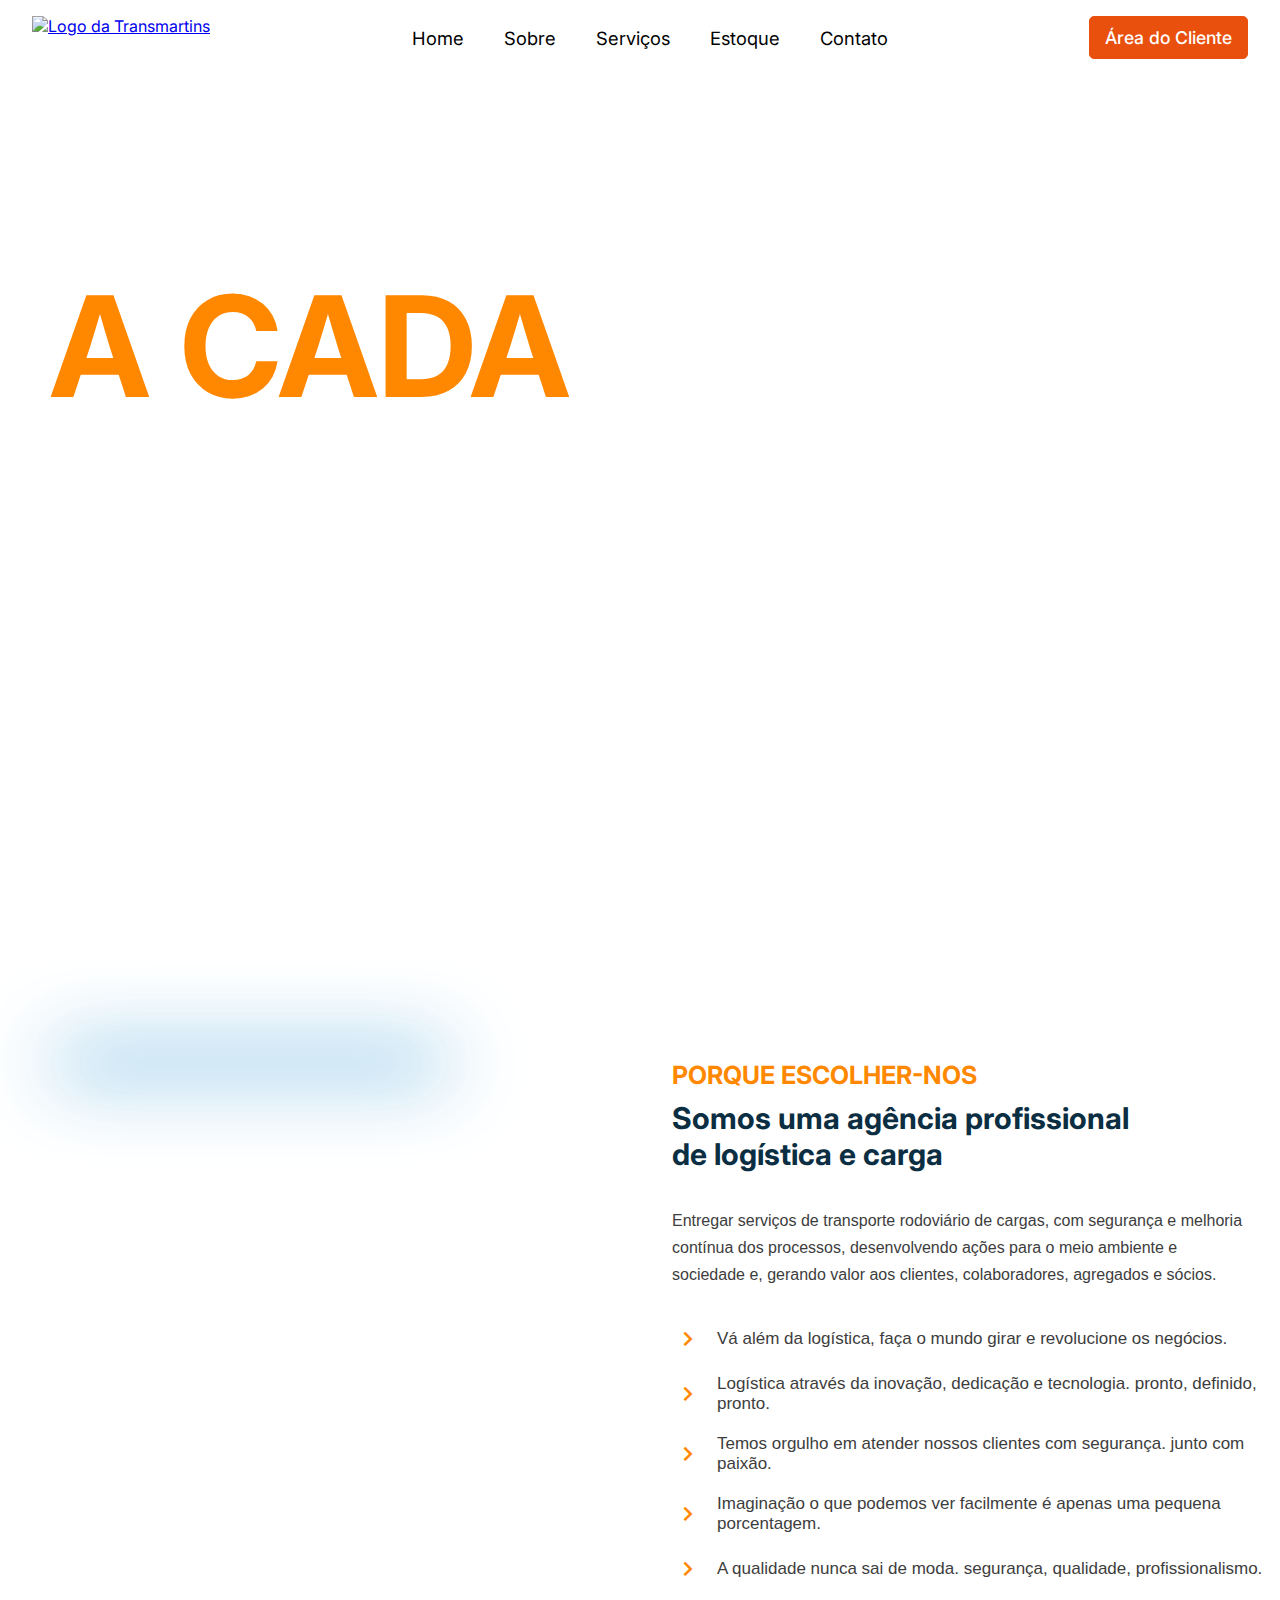
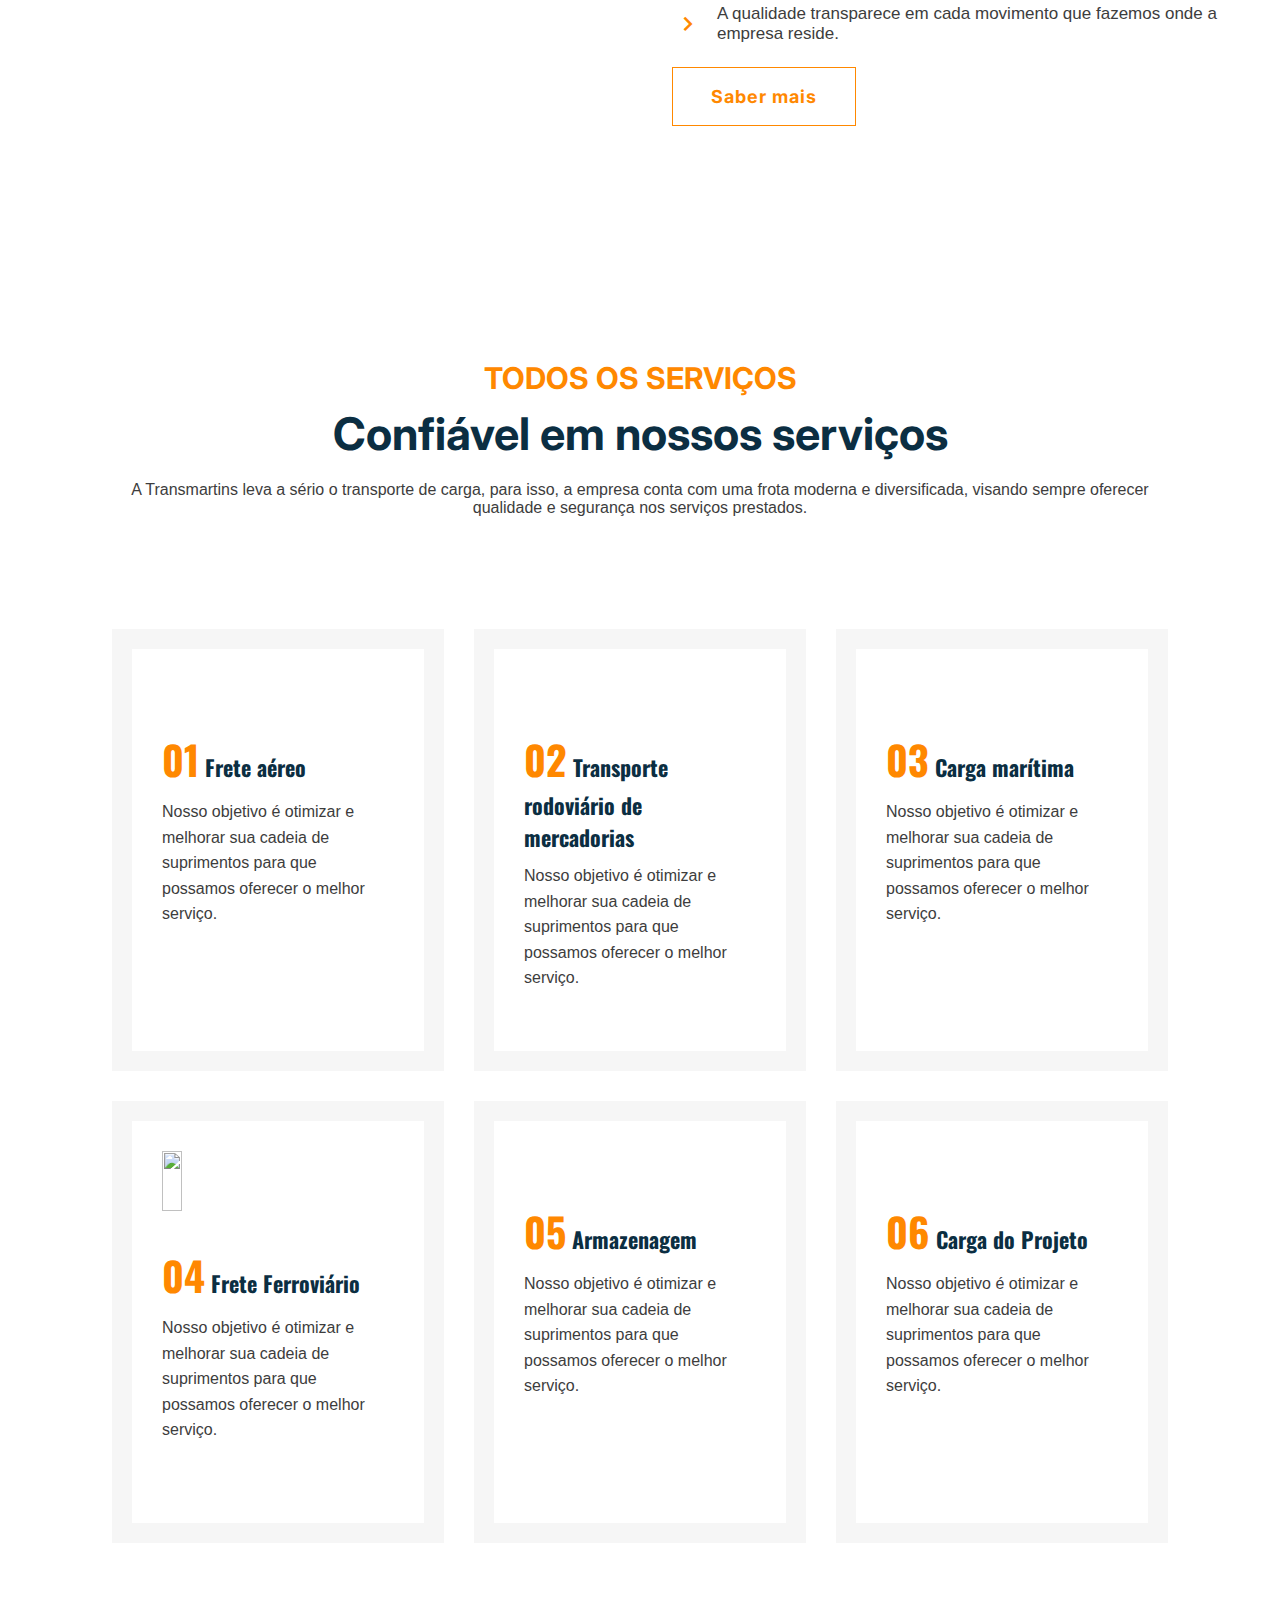
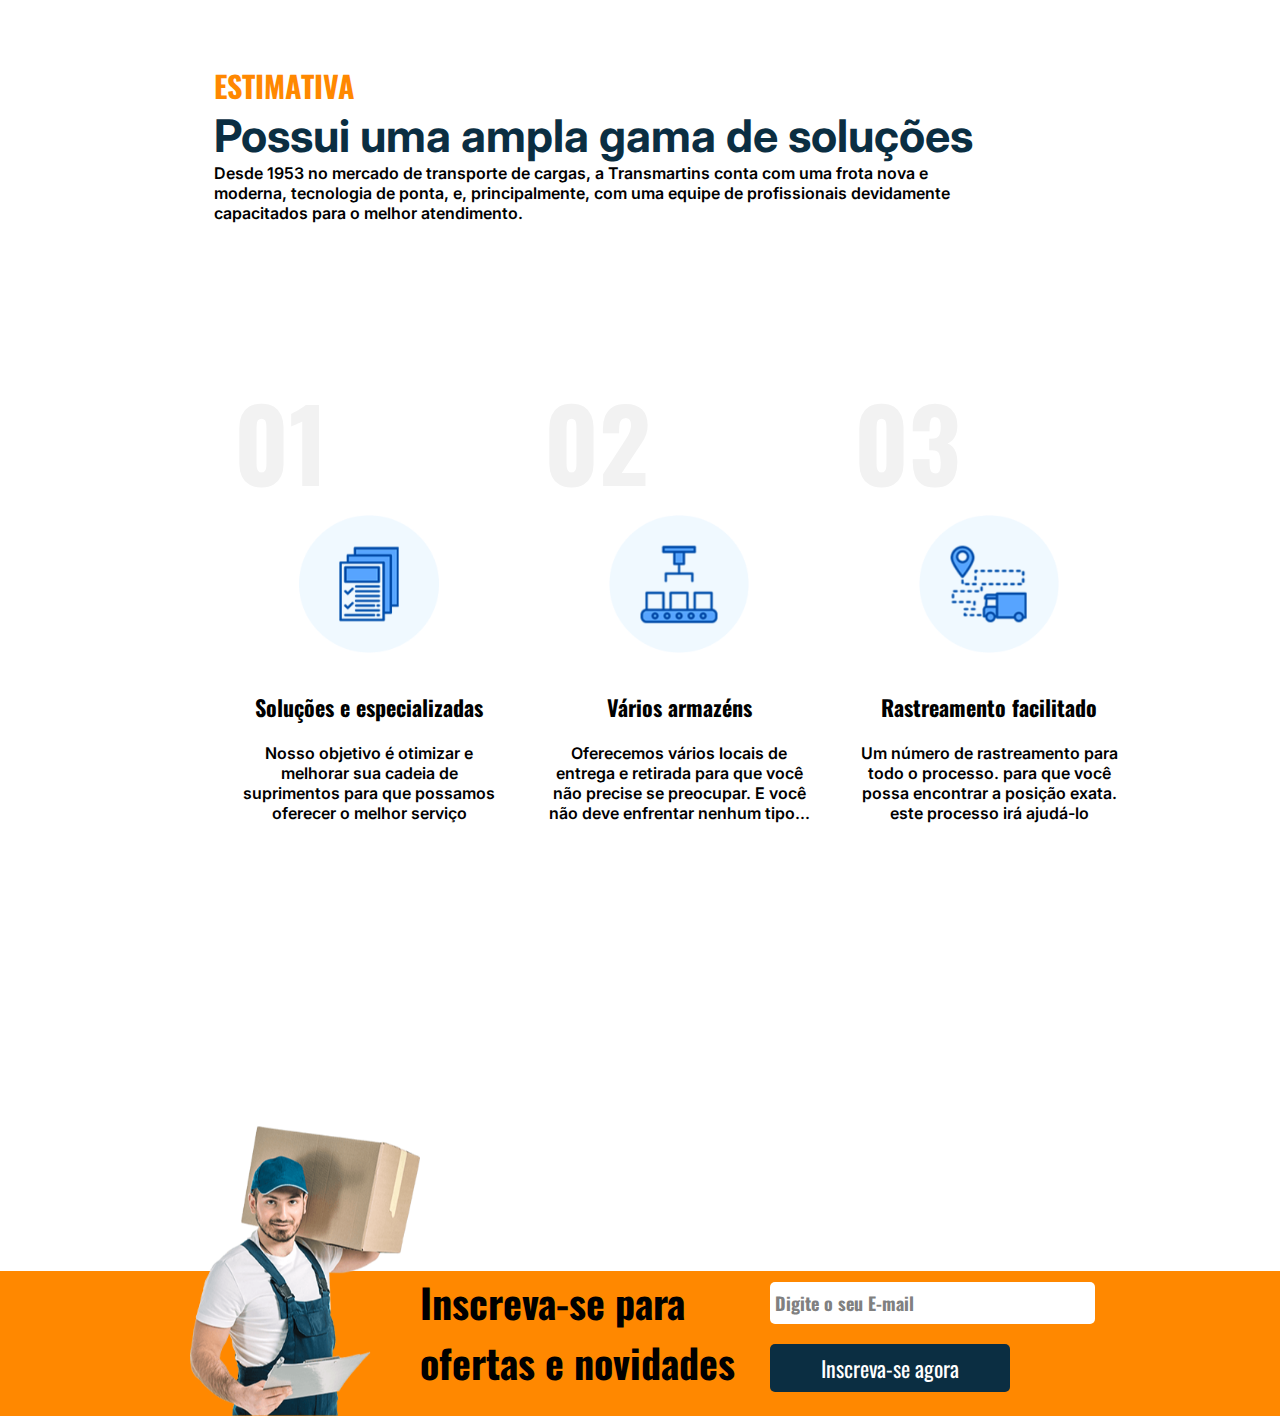
==== commit 41c4a36c: "Transmartins - Front Finalizado" ====
--- a/index.html
+++ b/index.html
@@ -5,6 +5,7 @@
     <meta charset="UTF-8">
     <meta name="viewport" content="width=device-width, initial-scale=1.0">
     <title>Transmartins | Pablo</title>
+    <link rel="shortcut icon" href="../Transmartins/assets/img/transmartins-icone.png" type="image/x-icon">
     <!-- Boxicons -->
     <link href='https://unpkg.com/boxicons@2.1.4/css/boxicons.min.css' rel='stylesheet'>
     <!-- Css -->
@@ -16,11 +17,11 @@
                     alt="Logo da Transmartins"></a>
         <div class="nav-list">
             <ul>
-                <li class="nav-item"><a href="#" class="nav-link">Home</a></li>
-                <li class="nav-item"><a href="#" class="nav-link">Sobre</a></li>
-                <li class="nav-item"><a href="#" class="nav-link">Serviços</a></li>
-                <li class="nav-item"><a href="#" class="nav-link">Estoque</a></li>
-                <li class="nav-item"><a href="#" class="nav-link">Contato</a></li>
+                <li class="nav-item"><a href="#home" class="nav-link">Home</a></li>
+                <li class="nav-item"><a href="#sobre" class="nav-link">Sobre</a></li>
+                <li class="nav-item"><a href="#servicos" class="nav-link">Serviços</a></li>
+                <li class="nav-item"><a href="#estoque" class="nav-link">Estoque</a></li>
+                <li class="nav-item"><a href="#contato" class="nav-link">Contato</a></li>
             </ul>
         </div>
         <div class="login-button">
@@ -33,11 +34,11 @@
     </nav>
     <div class="mobile-menu">
         <ul>
-            <li class="nav-item"><a href="#" class="nav-link">Home</a></li>
-            <li class="nav-item"><a href="#" class="nav-link">Sobre</a></li>
-            <li class="nav-item"><a href="#" class="nav-link">Serviços</a></li>
-            <li class="nav-item"><a href="#" class="nav-link">Estoque</a></li>
-            <li class="nav-item"><a href="#" class="nav-link">Contato</a></li>
+            <li class="nav-item"><a href="#home" class="nav-link">Home</a></li>
+            <li class="nav-item"><a href="#sobre" class="nav-link">Sobre</a></li>
+            <li class="nav-item"><a href="#servicos" class="nav-link">Serviços</a></li>
+            <li class="nav-item"><a href="#estoque" class="nav-link">Estoque</a></li>
+            <li class="nav-item"><a href="#contato" class="nav-link">Contato</a></li>
         </ul>
 
         <div class="login-button">
@@ -101,8 +102,8 @@
         <div class="texto-titulo">
             <h2 class="titulo-servicos">TODOS OS SERVIÇOS</h2>
             <h2 class="sub-titulo-servicos">Confiável em nossos serviços</h2>
-            <p class="texto-servicos">Lorem Ipsum é simplesmente um texto fictício da indústria de impressão e
-                composição tipográfica, o texto fictício padrão desde quando uma impressora foi usada.</p>
+            <p class="texto-servicos">A Transmartins leva a sério o transporte de carga, para isso, a empresa conta com uma frota moderna e diversificada, visando sempre oferecer qualidade e segurança nos serviços prestados.
+            </p>
         </div>
 
         <ul class="servicos-lista">
@@ -161,7 +162,6 @@
 
     <!-- Estimativa -->
     <section class="estimativa">
-        <div class="animated"></div>
         <div class="titulo">
             <h2 class="texto-titulo">ESTIMATIVA</h2>
             <h2 class="sub-titulo">Possui uma ampla gama de soluções</h2>
@@ -211,7 +211,7 @@
     </section>
 
     <!-- Contato -->
-    <section class="contato" id="contato">
+    <footer class="contato" id="contato">
         <div class="background"></div>
         <div class="container-contato">
             <img class="img-texto" src="./assets/img/funcionario.png" alt="">
@@ -222,7 +222,7 @@
                 <button type="submit">Inscreva-se agora</button>
             </form>
         </div>
-    </section>
+    </footer>
 </main>
 <script src="../Transmartins/assets/js/script.js"></script>
 </body>
--- a/assets/css/style.css
+++ b/assets/css/style.css
@@ -8,6 +8,10 @@
     scroll-behavior: smooth;
 }
 
+html {
+    scroll-behavior: smooth;
+}
+
 body {
     overflow-x: hidden;
 }
@@ -28,6 +32,7 @@
 .icon {
     width: 38px;
 }
+
 .logo {
     display: flex;
     align-items: center;
@@ -235,6 +240,7 @@
 .itens i {
     font-size: 30px;
 }
+
 .itens li {
     width: auto;
 }
@@ -455,7 +461,7 @@
 }
 
 .container-contato {
-    margin: 0px 234px;
+    margin: 0px 190px;
     display: flex;
     position: relative;
     align-items: flex-end;
@@ -470,7 +476,6 @@
     height: 50%;
     background-color: #FF8800;
     z-index: -1;
-
 }
 
 
@@ -482,7 +487,7 @@
 
 .texto-contato {
     align-items: center;
-    margin: 0px 150px 42px 140px;
+    margin: 0px 120px 42px 100px;
     font-size: 40px;
     font-family: 'Oswald', sans-serif;
     width: 340px;
@@ -497,11 +502,12 @@
     display: flex;
     flex-direction: column;
     margin-bottom: 24px;
+    padding-right: 20px;
 }
 
 form input {
-    width: 400px;
-    height: 50px;
+    width: 320px;
+    height: 42px;
     color: #808080;
     font-size: 18px;
     font-family: 'Oswald', sans-serif;
@@ -584,6 +590,36 @@
         font-size: 30px;
     }
 
+    card {
+        padding: 2px;
+        height: 480px;
+    }
+
+    .card .numero {
+        font-size: 100px;
+    }
+
+    .item img {
+        width: 140px;
+    }
+
+    .item p {
+        width: 270px;
+        text-align: center;
+    }
+
+    .img-texto {
+        width: 230px;
+    }
+
+    .texto-contato {
+        margin: 0px 10px 24px 0px;
+    }
+
+    form input {
+        width: 320px;
+        height: 42px;
+    }
 }
 
 
@@ -612,13 +648,21 @@
         margin: 120px 40px;
     }
 
+
     .container-contato {
-        margin: 0px 40px;
+        margin: 0px 20px;
     }
 
     .texto-contato {
-        margin: 0px 40px 24px 0px;
-    }
+        font-size: 28px;
+        margin: 0px 0px 24px 0px
+    }
+
+    form input {
+        width: 320px;
+        height: 42px;
+    }
+
 
 }
 
@@ -626,40 +670,50 @@
     .nav-bar {
         padding: 1.5rem 4rem;
     }
+
     .nav-item {
         display: none;
     }
+
     .login-button {
         display: none;
     }
+
     .mobile-menu-icon {
         display: block;
     }
+
     .mobile-menu-icon button {
         background-color: transparent;
         border: none;
         cursor: pointer;
     }
+
     .mobile-menu ul {
         display: flex;
         flex-direction: column;
         text-align: center;
         padding-bottom: 1rem;
     }
+
     .mobile-menu .nav-item {
         display: block;
         padding-top: 1.2rem;
     }
+
     .mobile-menu .login-button {
         display: block;
         padding: 1rem 2rem;
     }
+
     .mobile-menu .login-button button {
         width: 100%;
     }
+
     .open {
         display: block;
     }
+
     .servicos-lista {
         gap: 10px;
         margin: 112px 30px;
@@ -705,8 +759,9 @@
 @media (max-width: 992px) {
     .texto-home h1 {
         font-size: 120px;
-        
-    }
+
+    }
+
     .texto-home h2 {
         font-size: 1.2rem;
         line-height: 0.8;
@@ -719,14 +774,45 @@
 
     .sobre {
         margin-left: -5%;
-    } 
+    }
+
+    .servicos-lista {
+        display: grid;
+        grid-template-columns: repeat(2, 1fr);
+    }
+
+    .estimativa .sub-titulo {
+        font-size: 40px;
+    }
+
+    .estimativa p {
+        max-width: 750px;
+        width: auto;
+    }
 
     .itens {
         padding-right: 20px;
     }
 
+    .container-contato {
+        margin: 0px 10px;
+    }
+
+
+    .texto-contato {
+        margin: 0px 10px 24px 0px;
+        font-size: 25px;
+        max-width: 340px;
+        width: auto;
+    }
+
     form input {
         width: 300px;
+    }
+
+    .cards {
+        flex-direction: column;
+        align-items: center;
     }
 }
 
@@ -742,14 +828,16 @@
     }
 
     .container-sobre {
-        margin-left: 90px;
+        margin-left: 110px;
     }
 
     .imagens-sobre {
         width: 380px;
         padding-right: 30px;
         margin-right: 300px;
-    }
+        padding-bottom: 600px;
+    }
+
     .trabalhador img {
         width: 200px;
     }
@@ -771,8 +859,249 @@
         width: 180px;
         height: auto;
     }
-}
-
-@media (max-width: 481px) {}
-
-@media (max-width: 376px) {}+
+    .titulo-sobre .sub-titulo {
+        font-size: 30px;
+        max-width: 458px;
+        width: auto;
+    }
+
+    .titulo-sobre {
+        padding-right: 10px;
+    }
+
+    .titulo-servicos {
+        font-size: 25px;
+    }
+
+    .sub-titulo-servicos {
+        font-size: 30px;
+    }
+
+    .texto-servicos {
+        margin: 0px 30px 50px;
+    }
+
+    .servicos-lista {
+        grid-template-columns: repeat(1, 1fr);
+        width: 401px;
+        margin: 0 auto;
+    }
+
+    .img-texto {
+        display: none;
+    }
+
+    .background {
+        height: 110%;
+    }
+
+    form button {
+        width: 200px;
+        margin-top: 20px;
+        padding: 5px;
+        font-size: 18px
+    }
+
+    form input {
+        width: 220px;
+        height: 42px;
+        color: #808080;
+        font-size: 15px;
+    }
+
+    input::placeholder {
+        font-size: 15px;
+    }
+
+    .contato {
+        justify-content: center;
+    }
+}
+
+@media (max-width: 481px) {
+    .nav-bar {
+        padding: 1.5rem 1rem;
+    }
+
+    .logo {
+        max-width: 210px;
+    }
+
+    .texto-home h1 {
+        font-size: 72px;
+        width: 100%;
+    }
+
+    .texto-home h2 {
+        font-size: 1.1rem;
+        line-height: 30px;
+    }
+
+    .texto-home button {
+        padding: 15px 28px;
+    }
+
+    .estimativa .sub-titulo {
+        font-size: 40px;
+        margin-bottom: 10px;
+    }
+
+    .container-sobre {
+        margin-left: 50px;
+    }
+
+    .imagens-sobre {
+        width: 380px;
+        padding-right: 30px;
+        margin-right: 300px;
+        padding-bottom: 600px;
+    }
+
+    .trabalhador img {
+        width: 200px;
+    }
+
+    .imagens-sobre .trabalhador {
+        width: 250px;
+    }
+
+    .imagens-sobre .sol {
+        width: 224px;
+    }
+
+    .texto-sobre-img {
+        margin-top: 350px;
+        margin-left: 145px;
+    }
+
+    .texto-sobre-img img {
+        width: 150px;
+        height: auto;
+    }
+
+    .titulo-sobre .sub-titulo {
+        font-size: 30px;
+        max-width: 458px;
+        width: auto;
+    }
+
+    .titulo-sobre {
+        padding-right: 10px;
+    }
+
+    .titulo-sobre .titulo {
+        font-size: 20px;
+    }
+
+    .titulo-sobre .sub-titulo {
+        font-size: 25px;
+    }
+
+    .titulo-sobre .texto {
+        font-size: 14px;
+    }
+
+    .itens i {
+        font-size: 20px;
+    }
+
+    .lista li {
+        font-size: 14px;
+        gap: 15px;
+        margin: 20px auto;
+    }
+
+    .btn {
+        padding: 15px 25px;
+    }
+
+    .titulo-servicos {
+        font-size: 23px;
+    }
+
+    .sub-titulo-servicos {
+        font-size: 26px;
+    }
+
+    .texto-servicos {
+        font-size: 14px;
+    }
+
+    .servicos-lista {
+        width: 341px;
+        gap: 30px;
+    }
+
+    .estimativa .texto-titulo {
+        font-size: 23px;
+    }
+
+    .estimativa .sub-titulo {
+        font-size: 26px;
+    }
+
+    .estimativa p {
+        font-size: 14px;
+    }
+
+    .card {
+        width: 309px;
+    }
+
+    .texto-contato {
+        font-size: 18px;
+    }
+}
+
+@media (max-width: 376px) {
+    .texto-home h1 {
+        font-size: 60px;
+    }
+
+    .container-sobre {
+        margin-left: 40px;
+    }
+
+    .imagens-sobre .trabalhador {
+        width: 235px;
+    }
+
+    .imagens-sobre .sol {
+        width: 190px;
+    }
+
+    .texto-sobre-img {
+        margin-top: 320px;
+        margin-left: 125px;
+    }
+
+    .texto-sobre-img img {
+        width: 150px;
+        height: auto;
+    }
+
+    .servicos-lista {
+        width: 301px;
+        gap: 30px;
+    }
+    .card {
+        width: 285px;
+    }
+
+    form input {
+        width: 180px;
+        height: 42px;
+    }
+
+    input::placeholder {
+        font-size: 15px;
+    }
+
+    form button {
+        width: 150px;
+        padding: 8px;
+        font-size: 15px;
+    }
+
+}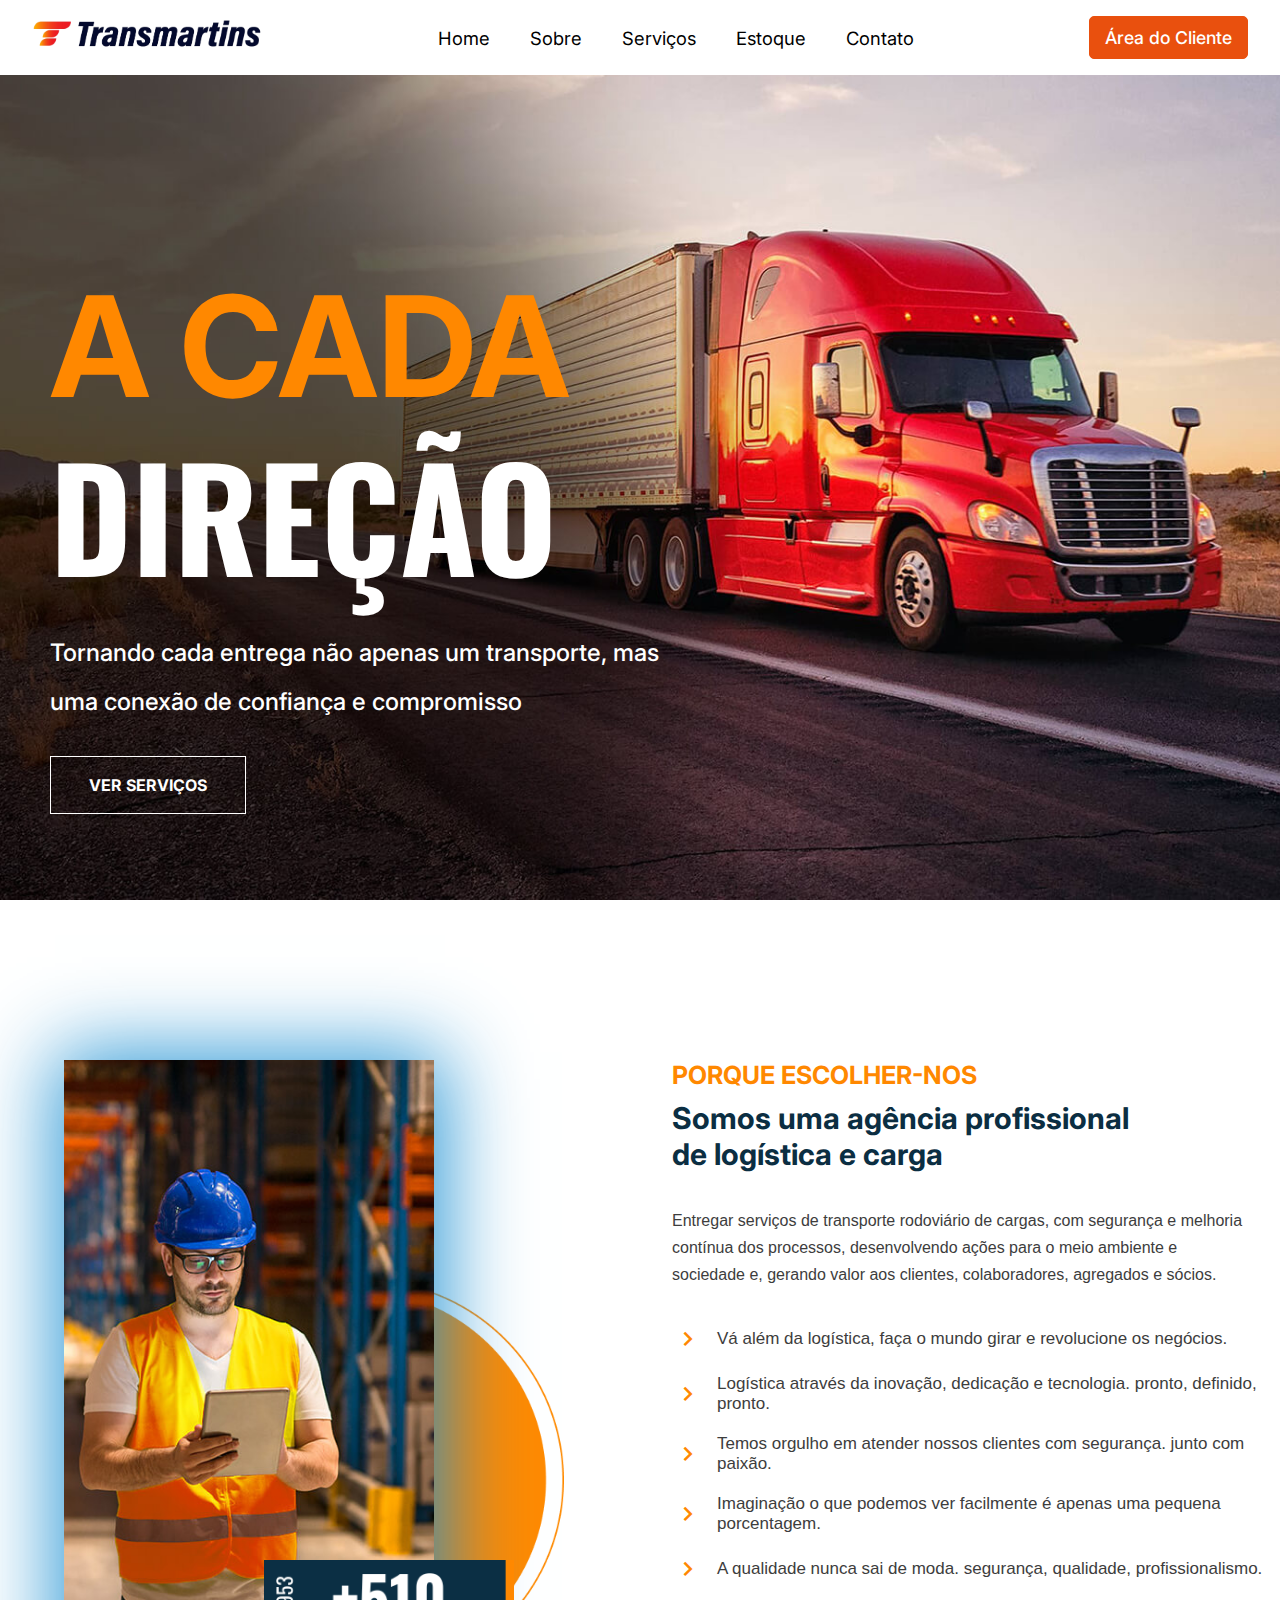
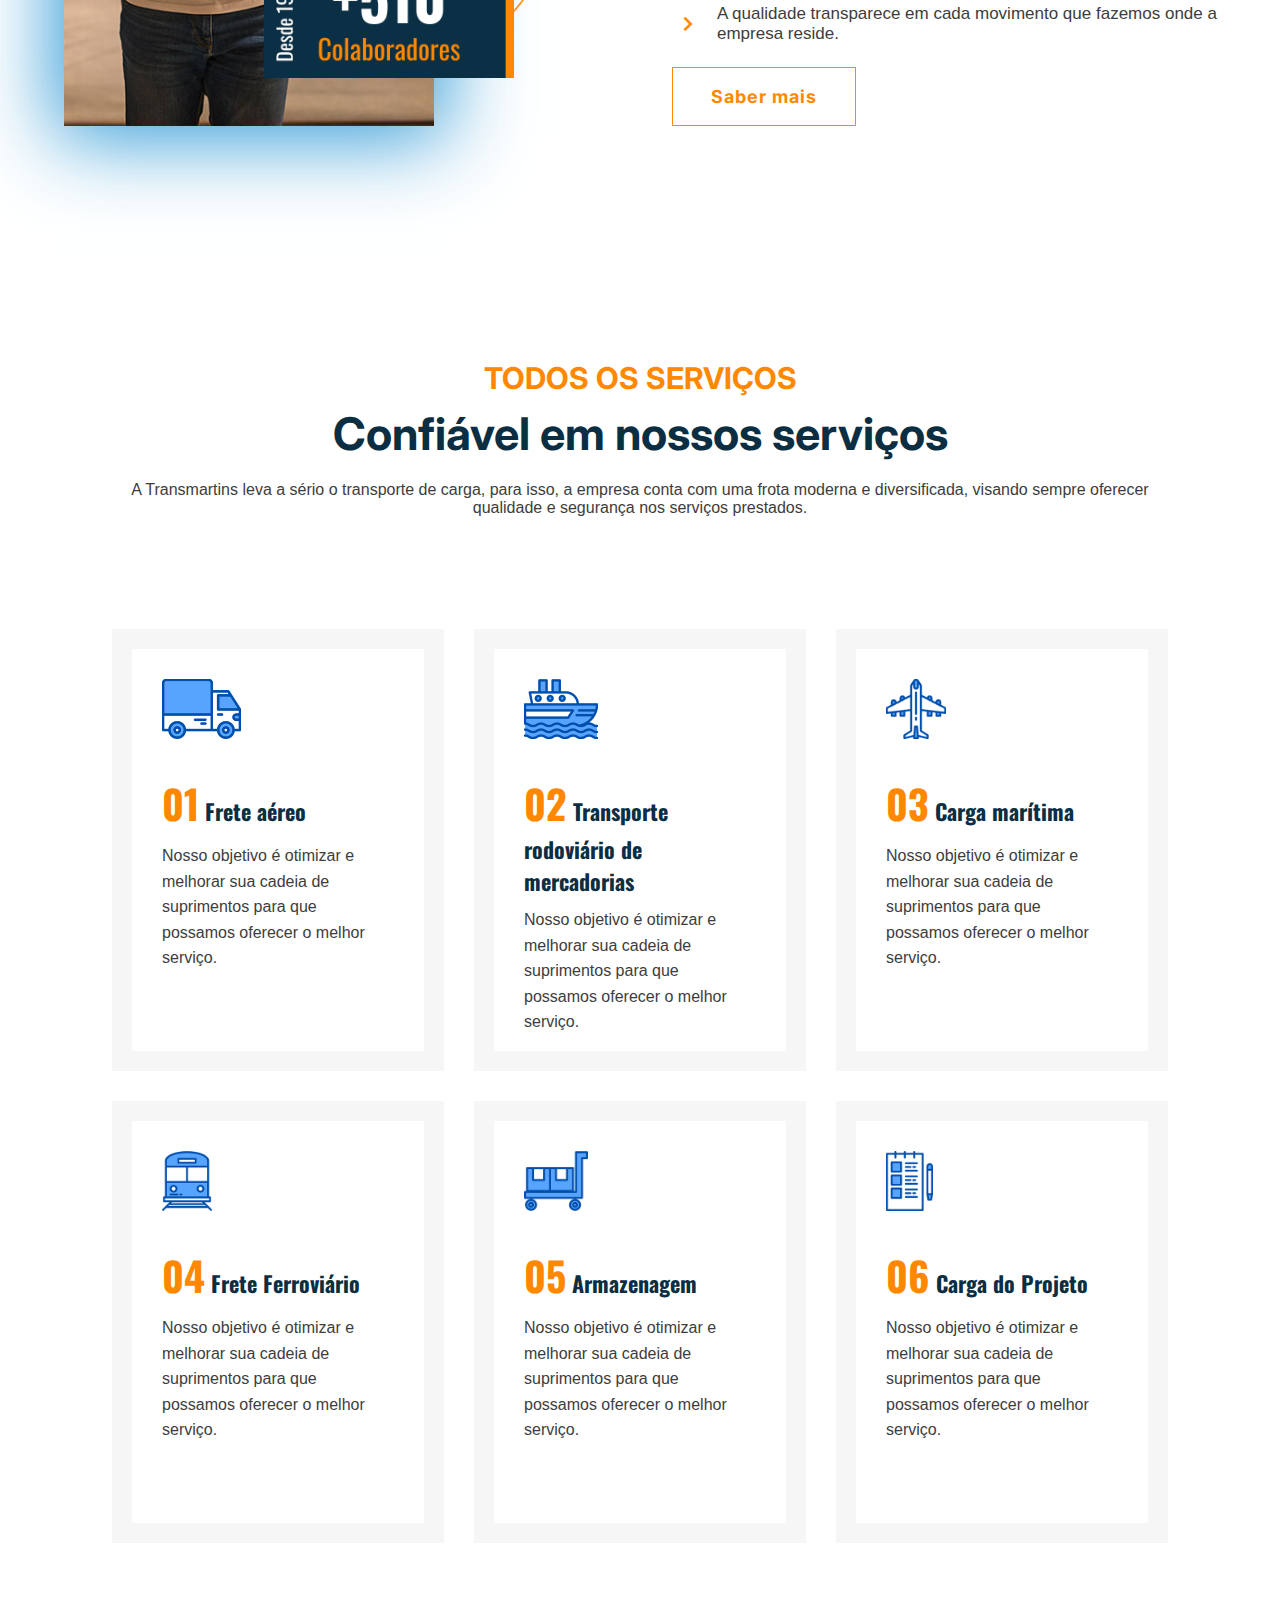
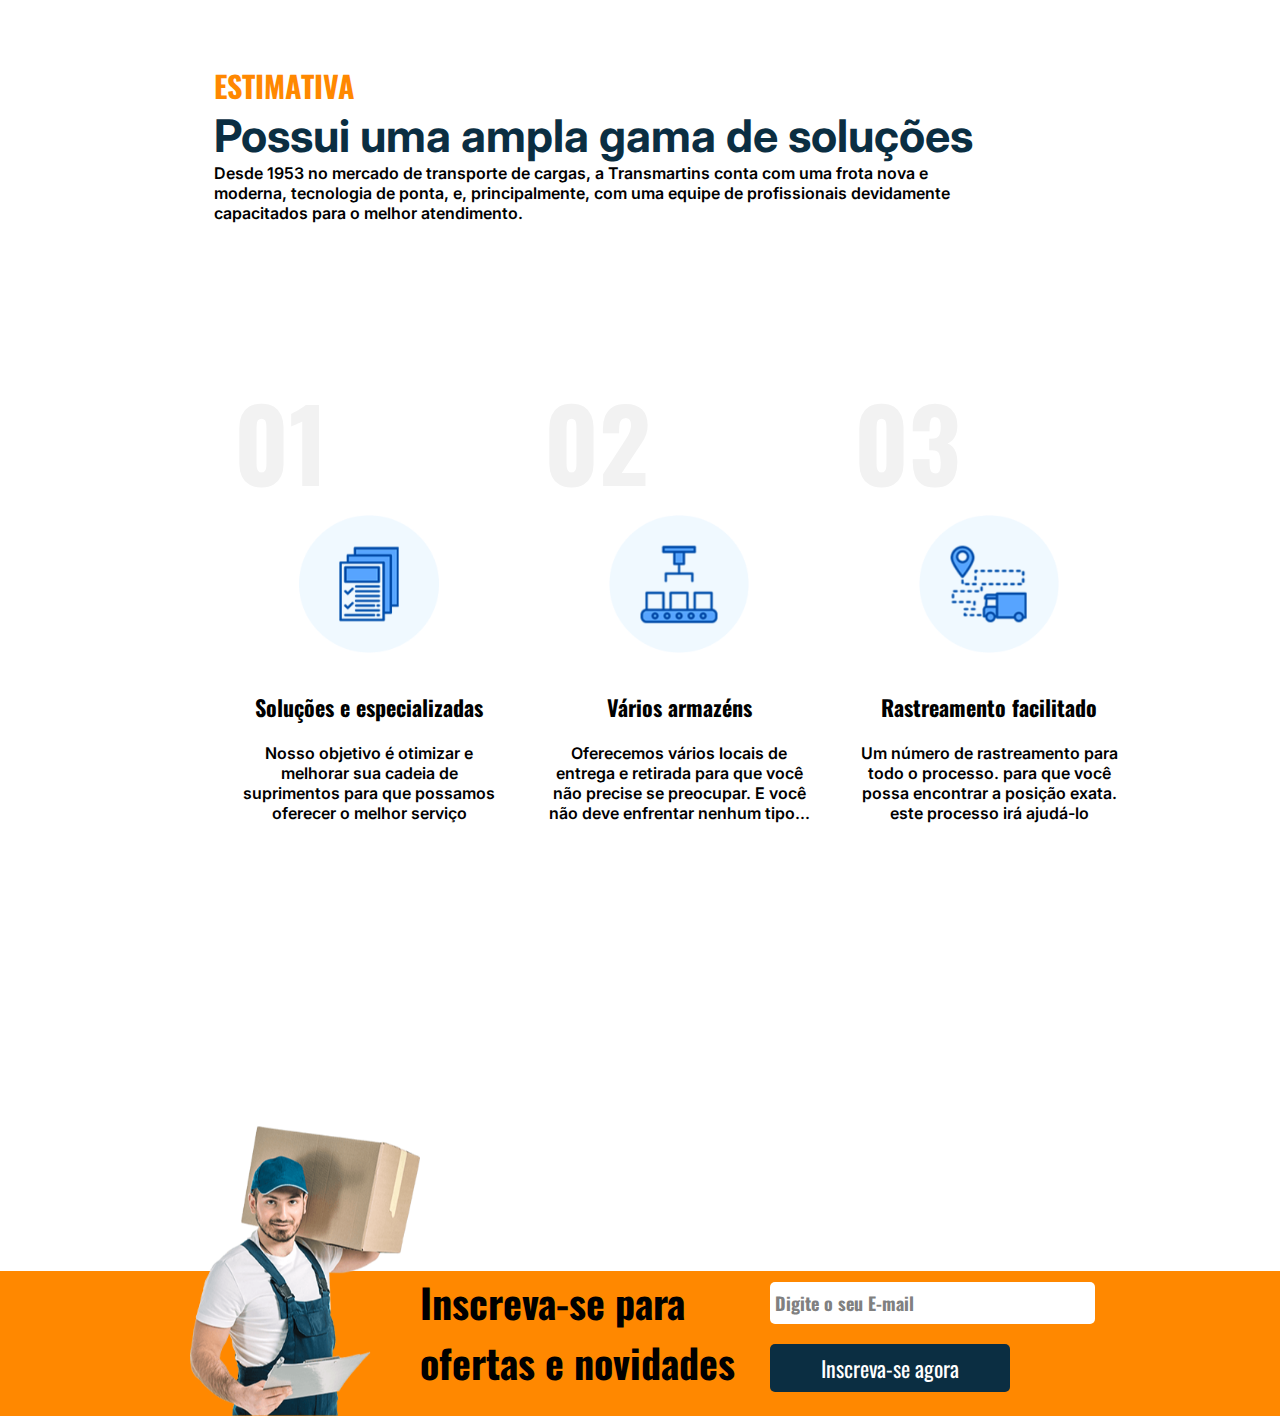
==== commit 7d8d7499: "Transmartins - Cadastro" ====
--- a/index.html
+++ b/index.html
@@ -5,7 +5,7 @@
     <meta charset="UTF-8">
     <meta name="viewport" content="width=device-width, initial-scale=1.0">
     <title>Transmartins | Pablo</title>
-    <link rel="shortcut icon" href="../Transmartins/assets/img/transmartins-icone.png" type="image/x-icon">
+    <link rel="shortcut icon" href="assets/img/transmartins-icone.png" type="image/x-icon">
     <!-- Boxicons -->
     <link href='https://unpkg.com/boxicons@2.1.4/css/boxicons.min.css' rel='stylesheet'>
     <!-- Css -->
@@ -13,7 +13,7 @@
 </head>
 <header>
     <nav class="nav-bar">
-            <a href="index.html"><img class="logo" src="../Transmartins/assets/img/logo-removebg-preview.png"
+            <a href="index.html"><img class="logo" src="./assets/img/logo-removebg-preview.png"
                     alt="Logo da Transmartins"></a>
         <div class="nav-list">
             <ul>
@@ -25,11 +25,11 @@
             </ul>
         </div>
         <div class="login-button">
-            <button><a href="#">Área do Cliente</a></button>
+            <a href="cadastro.html"><button>Área do Cliente</button></a>
         </div>
 
         <div class="mobile-menu-icon">
-            <button onclick="menuShow()"><img class="icon" src="../Transmartins/assets/img/menu.png" alt=""></button>
+            <button onclick="menuShow()"><img class="icon" src="./assets/img/menu.png" alt=""></button>
         </div>
     </nav>
     <div class="mobile-menu">
@@ -54,7 +54,7 @@
             <h1><span>A CADA </span>DIREÇÃO</h1>
             <h2 class="texto-1">Tornando cada entrega não apenas um transporte, mas</h2><br>
             <h2 class="texto-2"> uma conexão de confiança e compromisso</h2>
-            <button type="submit">VER SERVIÇOS</button>
+            <a href="https://www.transmartins.com.br/servicos"><button type="submit">VER SERVIÇOS</button></a>
         </div>
     </section>
 
@@ -63,11 +63,11 @@
     <section class="sobre" id="sobre">
         <div class="container-sobre">
             <div class="imagens-sobre">
-                <img class="trabalhador" src="../Transmartins/assets/img/trabalhador1.jpg" alt="">
-                <img class="sol" src="../Transmartins/assets/img/sol-sobre.png" alt="">
+                <img class="trabalhador" src="assets/img/trabalhador1.jpg" alt="">
+                <img class="sol" src="assets/img/sol-sobre.png" alt="">
             </div>
             <div class="texto-sobre-img">
-                <img src="../Transmartins/assets/img/img-sobre-texto.png" alt="">
+                <img src="assets/img/img-sobre-texto.png" alt="">
             </div>
             <div class="titulo-sobre">
                 <h2 class="titulo">PORQUE ESCOLHER-NOS</h2>
@@ -91,7 +91,7 @@
                         transparece em cada movimento que fazemos onde a empresa reside.</li>
                 </ul>
 
-                <a class="btn" href="#">Saber mais</a>
+                <a class="btn" href="https://www.transmartins.com.br/contato">Saber mais</a>
             </div>
 
         </div>
@@ -109,7 +109,7 @@
         <ul class="servicos-lista">
             <li>
                 <div class="servicos-card">
-                    <div class="card-icon"><img src="../Transmartins/assets/img/icon1.png" alt=""></div>
+                    <div class="card-icon"><img src="assets/img/icon1.png" alt=""></div>
                     <h3 class="card-titulo"><span class="num-servicos">01</span> Frete aéreo</h3>
                     <p class="card-texto">Nosso objetivo é otimizar e melhorar sua cadeia de suprimentos para que
                         possamos oferecer o melhor serviço.</p>
@@ -117,7 +117,7 @@
             </li>
             <li>
                 <div class="servicos-card">
-                    <div class="card-icon"><img src="../Transmartins/assets/img/icon2.png" alt=""></div>
+                    <div class="card-icon"><img src="assets/img/icon2.png" alt=""></div>
                     <h3 class="card-titulo"><span class="num-servicos">02</span> Transporte rodoviário de
                         mercadorias</h3>
                     <p class="card-texto">Nosso objetivo é otimizar e melhorar sua cadeia de suprimentos para que
@@ -126,7 +126,7 @@
             </li>
             <li>
                 <div class="servicos-card">
-                    <div class="card-icon"><img src="../Transmartins/assets/img/icon3.png" alt=""></div>
+                    <div class="card-icon"><img src="assets/img/icon3.png" alt=""></div>
                     <h3 class="card-titulo"><span class="num-servicos">03</span> Carga marítima</h3>
                     <p class="card-texto">Nosso objetivo é otimizar e melhorar sua cadeia de suprimentos para que
                         possamos oferecer o melhor serviço.</p>
@@ -134,7 +134,7 @@
             </li>
             <li>
                 <div class="servicos-card">
-                    <div class="card-icon"><img src="../Transmartins/assets/img/icon4.png" alt="" width="80"
+                    <div class="card-icon"><img src="assets/img/icon4.png" alt="" width="80"
                             height="60"></div>
                     <h3 class="card-titulo"><span class="num-servicos">04</span> Frete Ferroviário</h3>
                     <p class="card-texto">Nosso objetivo é otimizar e melhorar sua cadeia de suprimentos para que
@@ -143,7 +143,7 @@
             </li>
             <li>
                 <div class="servicos-card">
-                    <div class="card-icon"><img src="../Transmartins/assets/img/icon5.png" alt=""></div>
+                    <div class="card-icon"><img src="assets/img/icon5.png" alt=""></div>
                     <h3 class="card-titulo"><span class="num-servicos">05</span> Armazenagem</h3>
                     <p class="card-texto">Nosso objetivo é otimizar e melhorar sua cadeia de suprimentos para que
                         possamos oferecer o melhor serviço.</p>
@@ -151,7 +151,7 @@
             </li>
             <li>
                 <div class="servicos-card">
-                    <div class="card-icon"><img src="../Transmartins/assets/img/icon6.png" alt=""></div>
+                    <div class="card-icon"><img src="assets/img/icon6.png" alt=""></div>
                     <h3 class="card-titulo"><span class="num-servicos">06</span> Carga do Projeto</h3>
                     <p class="card-texto">Nosso objetivo é otimizar e melhorar sua cadeia de suprimentos para que
                         possamos oferecer o melhor serviço.</p>
@@ -224,7 +224,7 @@
         </div>
     </footer>
 </main>
-<script src="../Transmartins/assets/js/script.js"></script>
+<script src="assets/js/script.js"></script>
 </body>
 
 </html>--- a/assets/css/style.css
+++ b/assets/css/style.css
@@ -10,9 +10,6 @@
 
 html {
     scroll-behavior: smooth;
-}
-
-body {
     overflow-x: hidden;
 }
 
@@ -71,7 +68,7 @@
     cursor: pointer;
 }
 
-.login-button button a {
+.login-button a button {
     text-decoration: none;
     color: #fff;
     font-weight: 500;
@@ -91,7 +88,7 @@
 
 .home {
     min-height: 100vh;
-    background-image: url(/Transmartins/assets/img/img-home.png);
+    background-image: url(/assets/img/img-home.png);
     background-repeat: no-repeat;
     background-size: cover;
     background-position: center;
@@ -952,9 +949,8 @@
     }
 
     .imagens-sobre {
-        width: 380px;
+        width: 10px;
         padding-right: 30px;
-        margin-right: 300px;
         padding-bottom: 600px;
     }
 
@@ -1085,6 +1081,7 @@
         width: 301px;
         gap: 30px;
     }
+
     .card {
         width: 285px;
     }
@@ -1104,4 +1101,91 @@
         font-size: 15px;
     }
 
+}
+
+@media (max-width: 280px) {
+    .logo {
+        width: 190px;
+    }
+
+    .nav-bar {
+        padding: 1rem 1rem ;
+    }
+
+    .icon {
+        width: 30px;
+    }
+
+    .texto-home {
+        margin-left: 20px;
+    }
+
+    .texto-home h1 {
+        font-size: 55px;
+    }
+
+    .texto-home h2 {
+        font-size: 1rem;
+    }
+    
+    .texto-home button {
+        padding: 14px 20px;
+        font-size: 12px;
+    }
+    .imagens-sobre .trabalhador {
+        width: 185px;
+    }
+
+    .sobre {
+        margin-left: -20px;
+    }
+
+    .imagens-sobre {
+        padding-bottom: 400px;
+    }
+
+    .imagens-sobre .sol {
+        padding-top: 180px;
+        width: 140px;
+    }
+
+    .texto-sobre-img {
+        margin-top: 250px;
+        margin-left: 105px;
+    }
+    .btn {
+        padding: 10px 20px;
+        font-size: 14px;
+    }
+
+    .texto-sobre-img img {
+        width: 110px;
+        height: auto;
+    }
+
+    .servicos-lista {
+        width: auto;
+        padding: 20px;
+    }
+
+    .servicos-card h3 {
+        font-size: 15px;
+    }
+
+    .servicos-card {
+        background-color: #fff;
+        padding: 10px;
+    }
+
+    .card {
+        width: 220px;
+    }
+
+    .item img {
+        margin-bottom: 14px;
+    }
+
+    form {
+        padding-right: 0;
+    }
 }